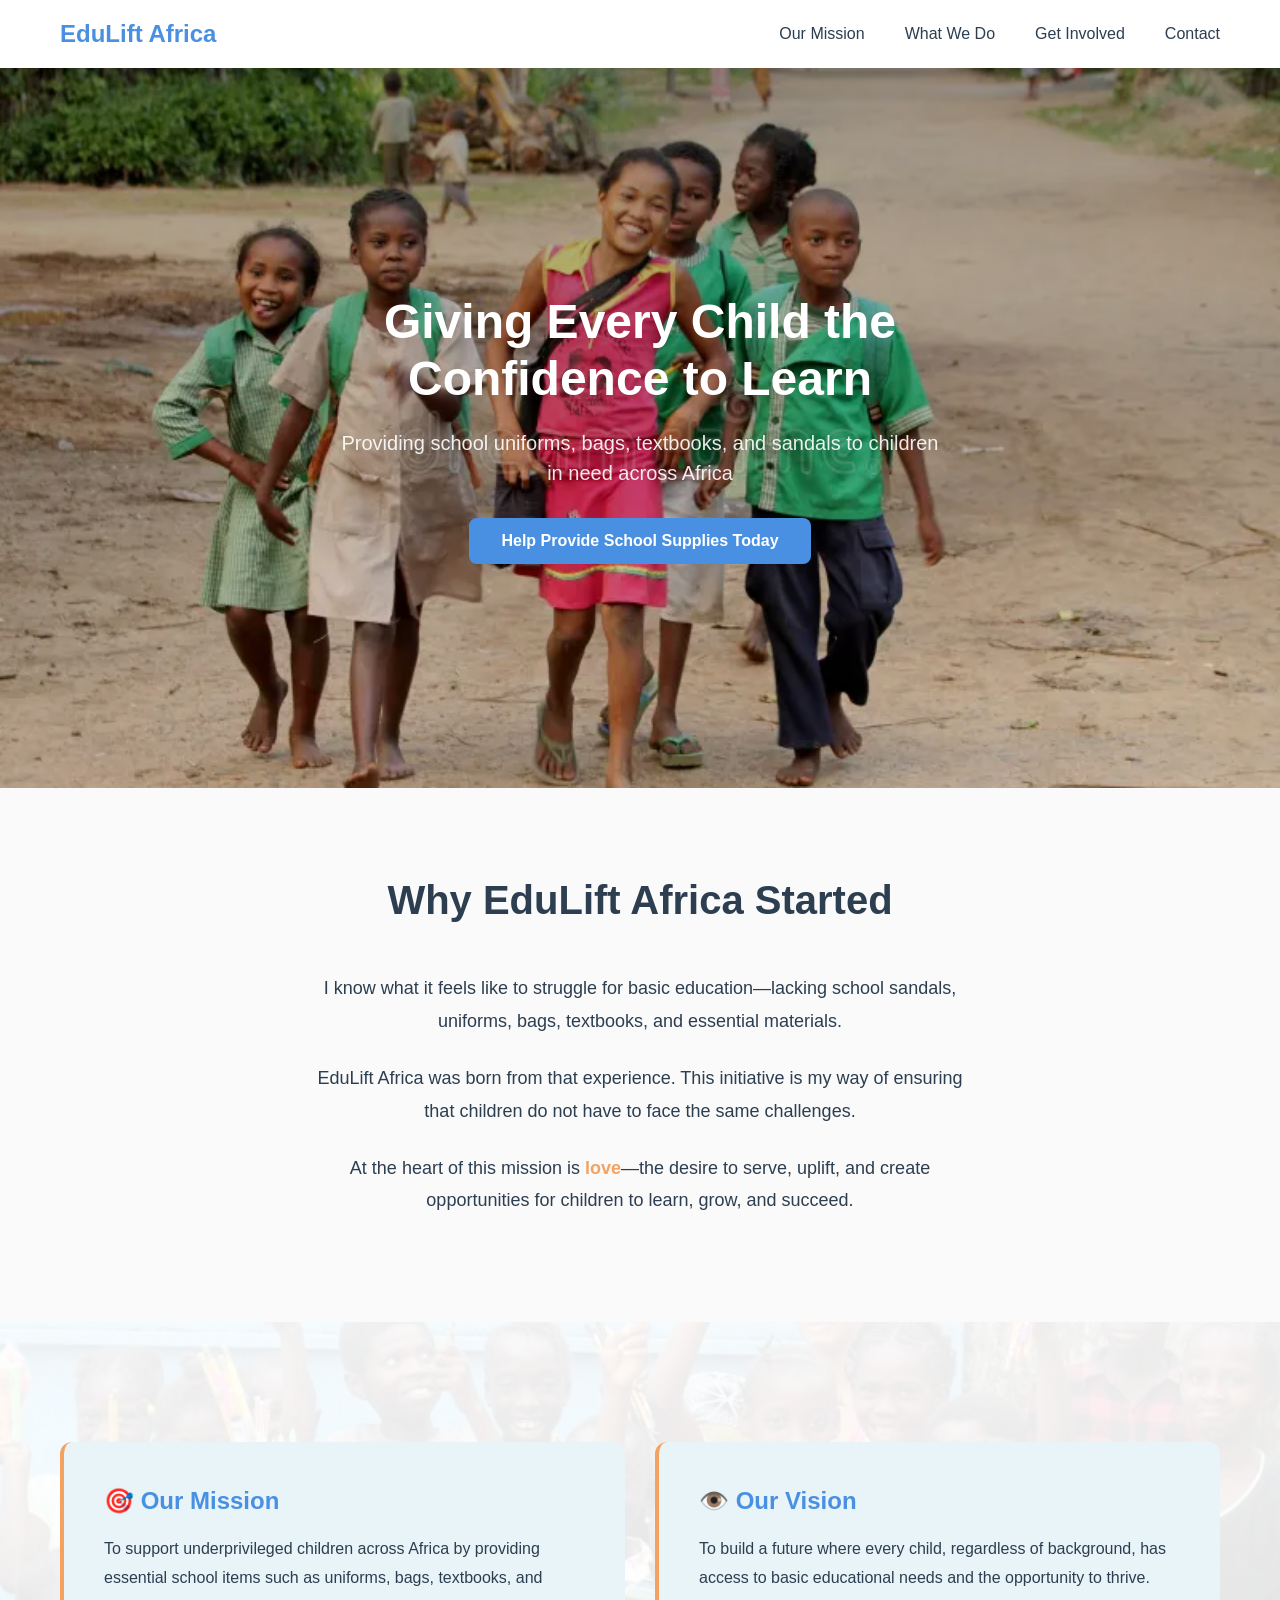
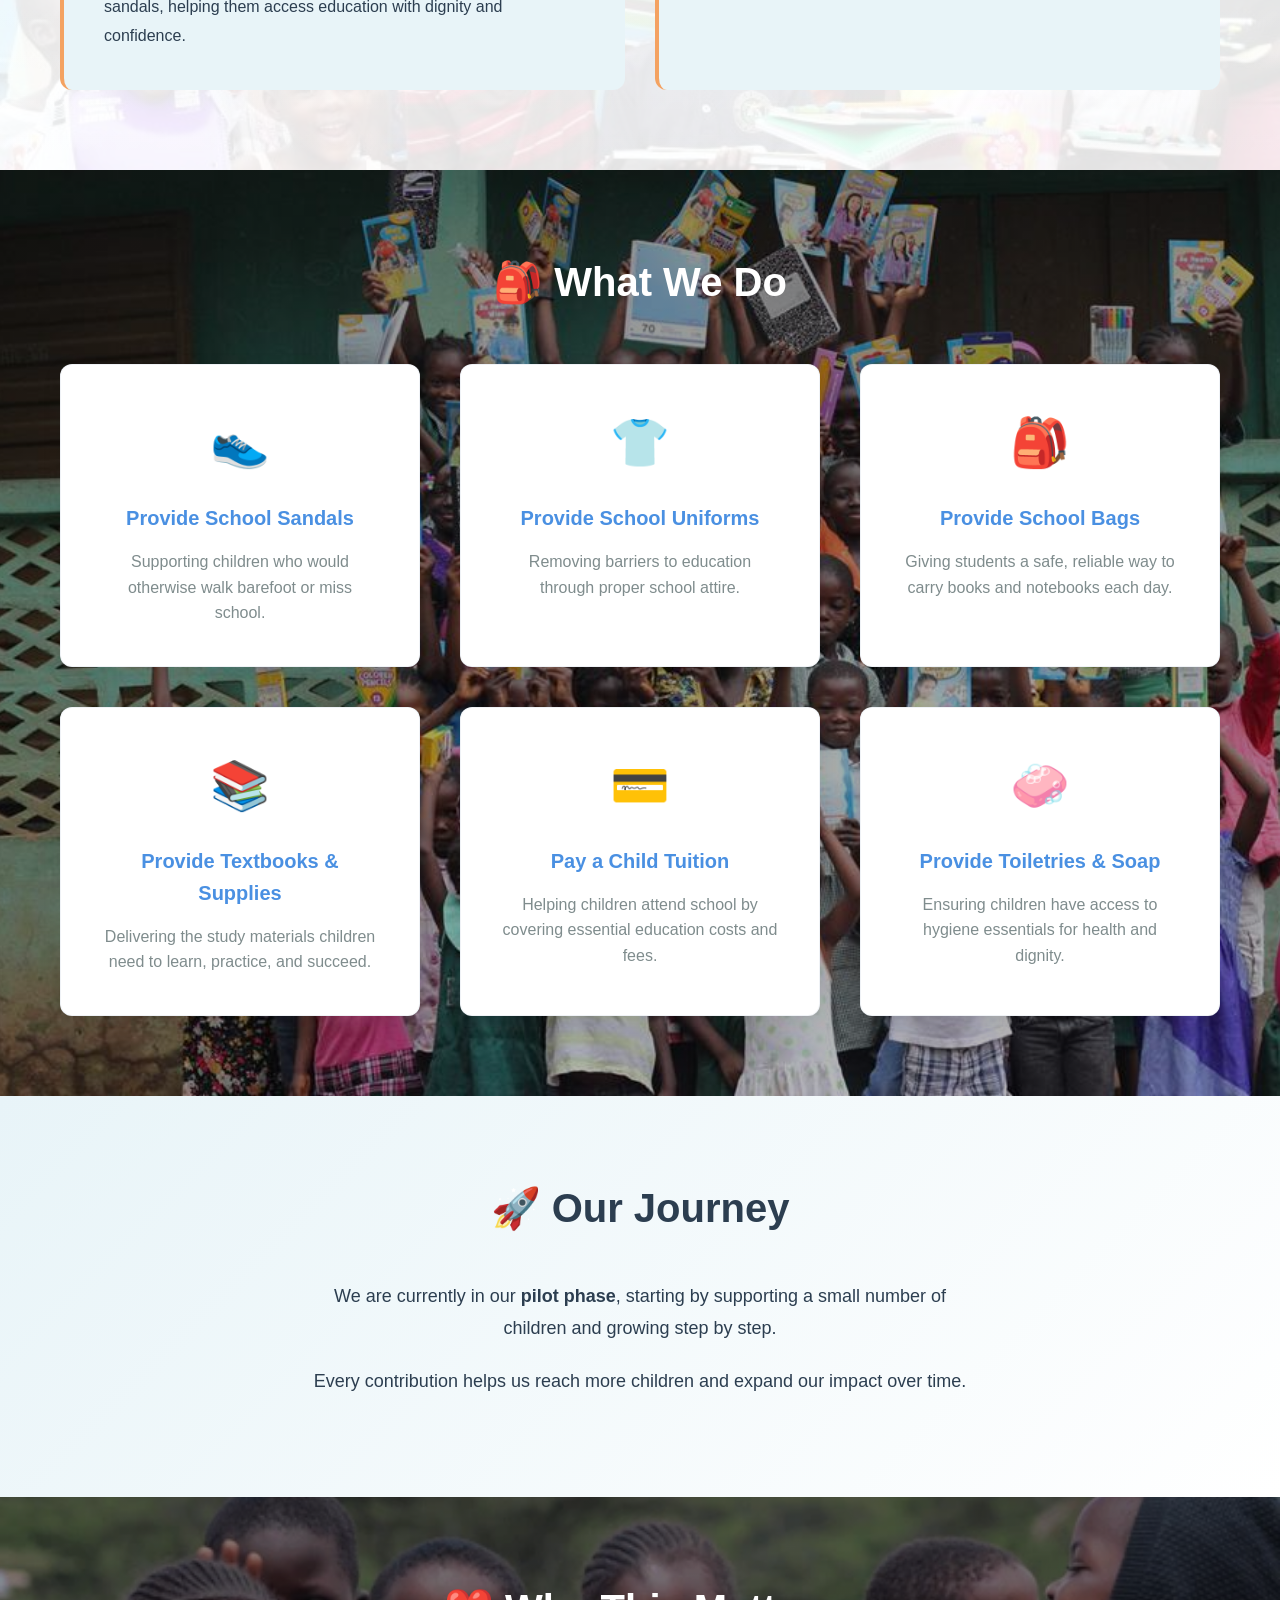
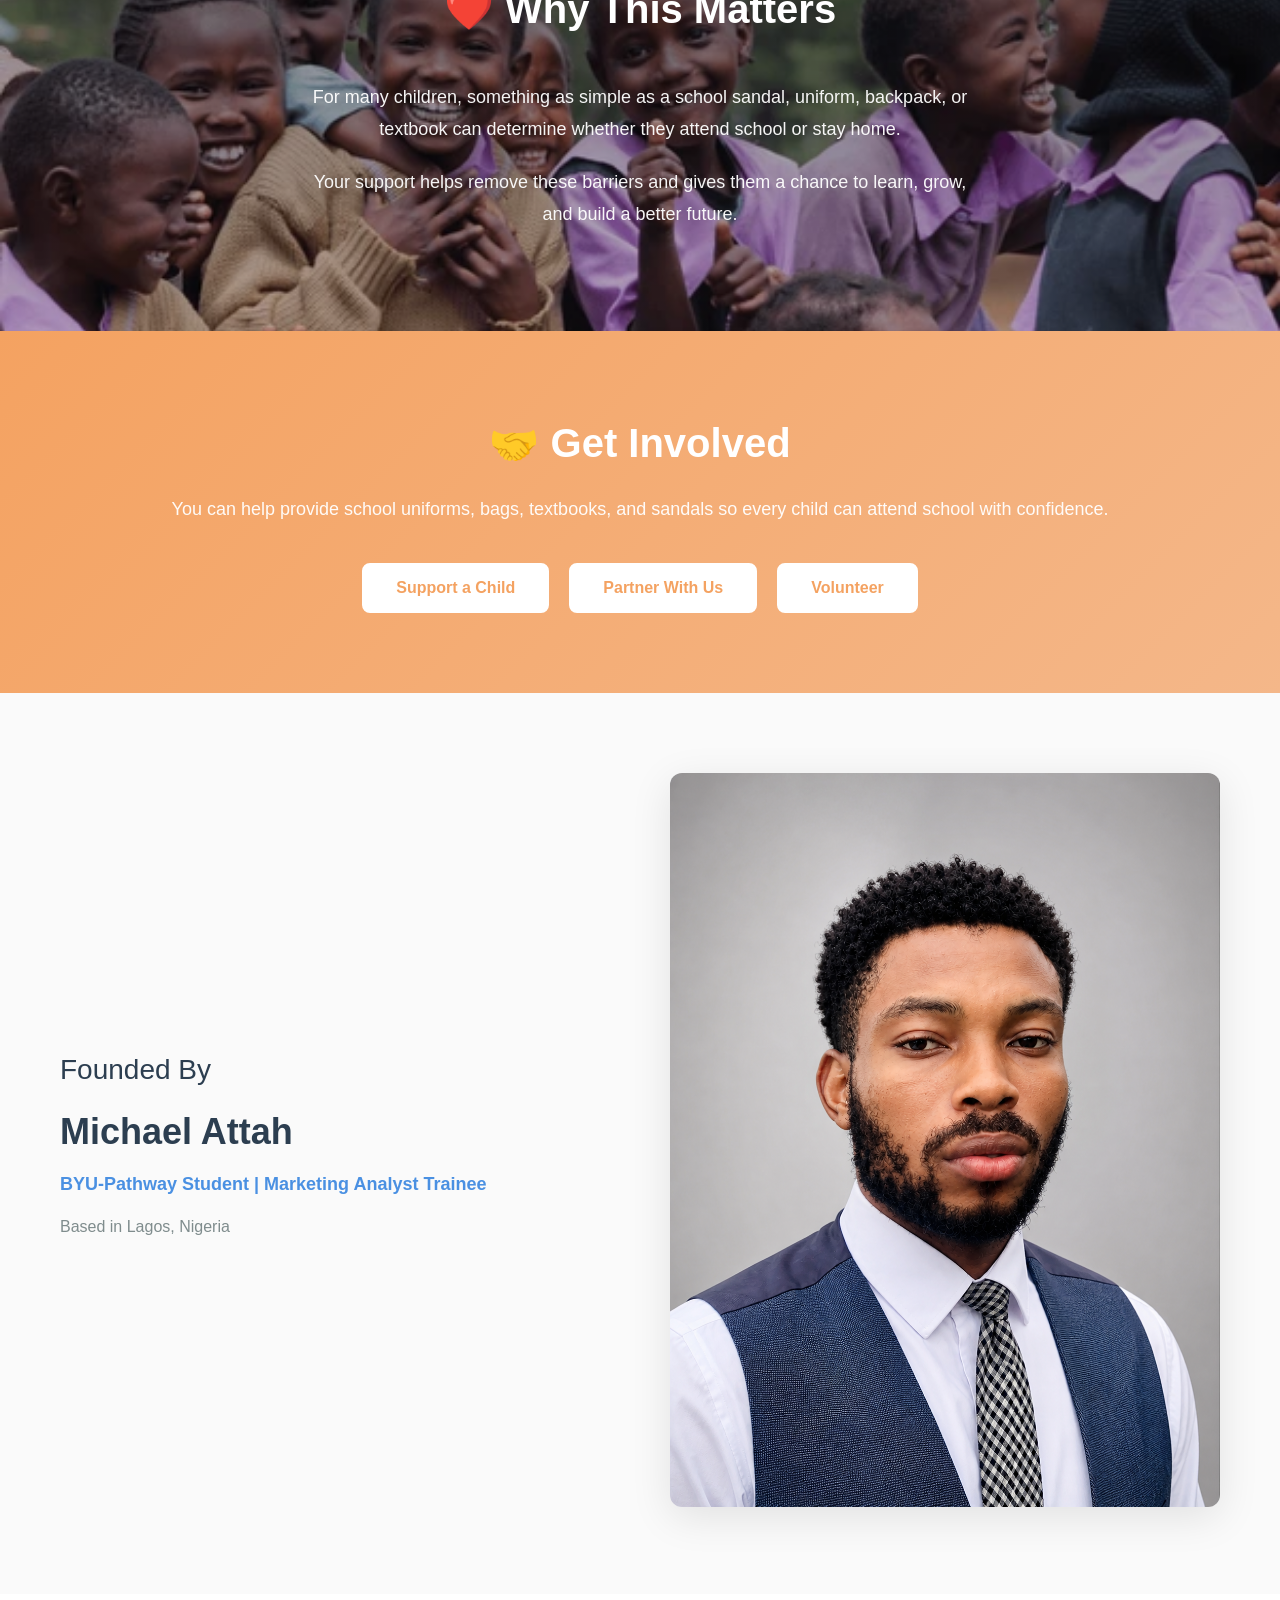
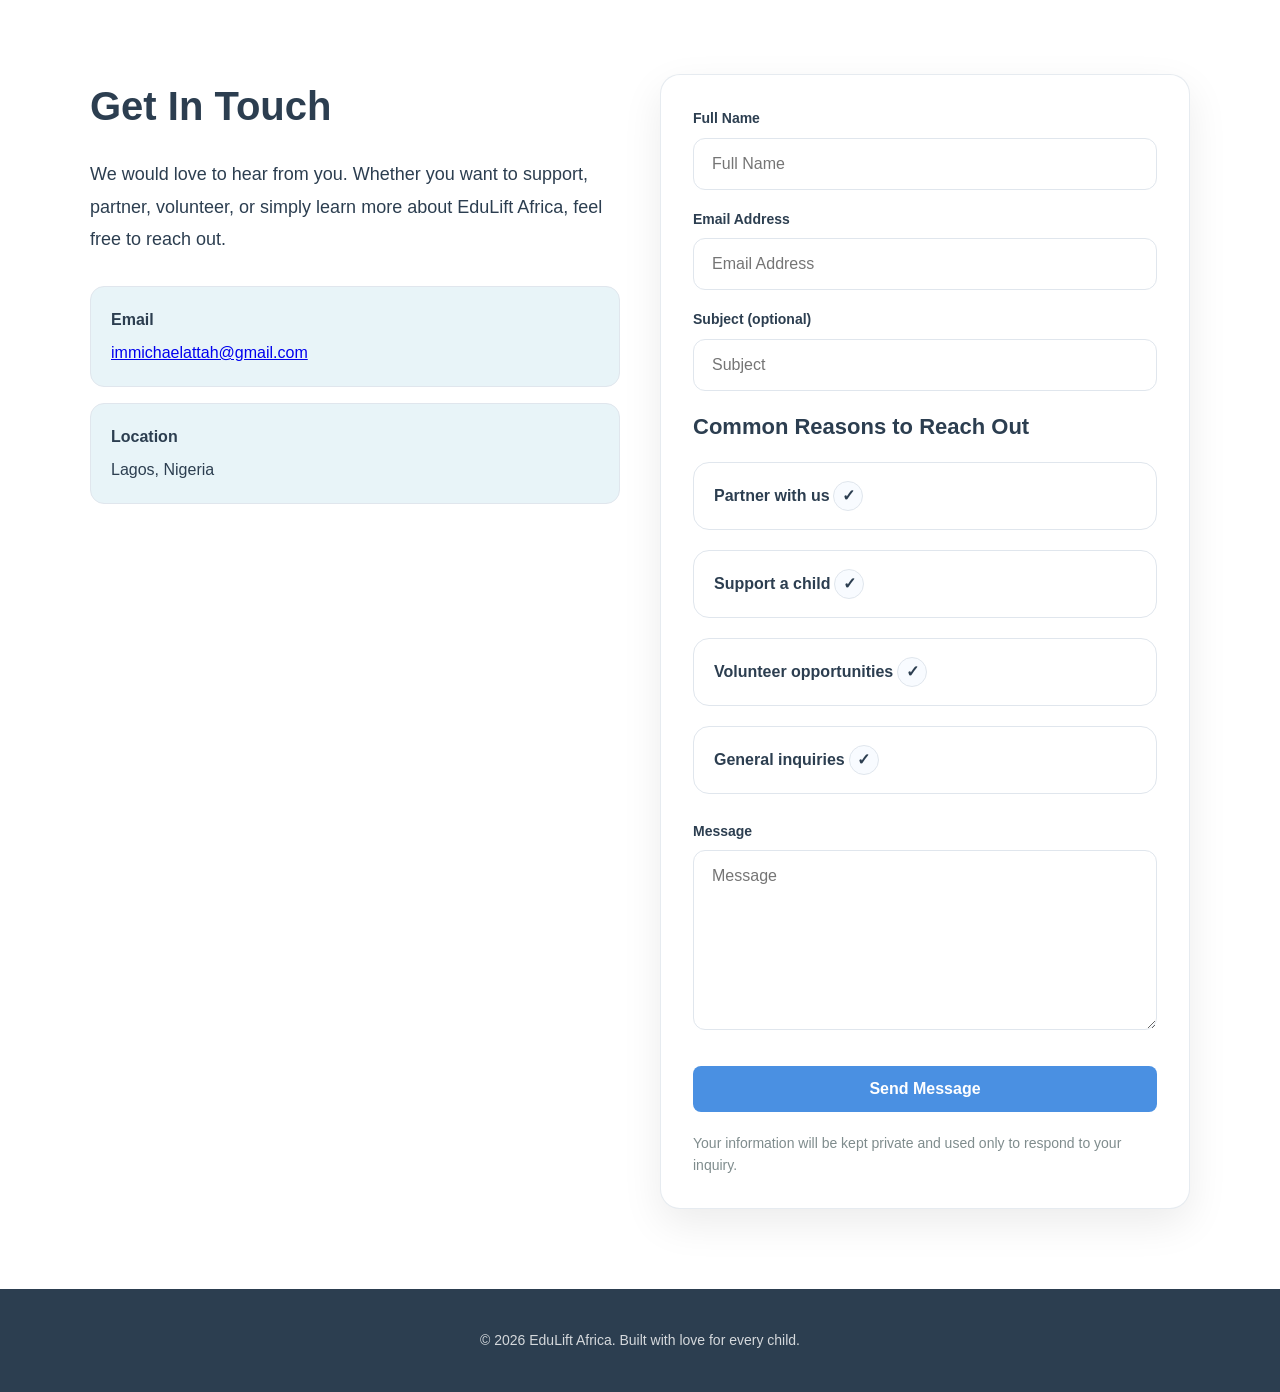
==== index.html @ 684ea994 "Initial commit" ====
<!DOCTYPE html>
<html lang="en">
<head>
    <meta charset="UTF-8">
    <meta name="viewport" content="width=device-width, initial-scale=1.0">
    <title>EduLift Africa - Supporting Child Education</title>
    <link rel="stylesheet" href="style.css">
</head>
<body>
    <!-- Navigation -->
    <nav class="navbar">
        <div class="container">
            <div class="nav-brand">
                <h1>EduLift Africa</h1>
            </div>
            <ul class="nav-menu">
                <li><a href="#mission">Our Mission</a></li>
                <li><a href="#what-we-do">What We Do</a></li>
                <li><a href="#get-involved">Get Involved</a></li>
                <li><a href="#contact">Contact</a></li>
            </ul>
        </div>
    </nav>

    <!-- Hero Section -->
    <section class="hero">
        <div class="hero-content">
            <h2 class="hero-headline">Giving Every Child the Confidence to Learn</h2>
            <p class="hero-subtext">Providing school uniforms, bags, textbooks, and sandals to children in need across Africa</p>
            <button class="btn btn-primary">Help Provide School Supplies Today</button>
        </div>
    </section>

    <!-- Why EduLift Started -->
    <section class="why-started">
        <div class="container">
            <h2>Why EduLift Africa Started</h2>
            <div class="story-content">
                <p>I know what it feels like to struggle for basic education—lacking school sandals, uniforms, bags, textbooks, and essential materials.</p>
                <p>EduLift Africa was born from that experience. This initiative is my way of ensuring that children do not have to face the same challenges.</p>
                <p>At the heart of this mission is <span class="highlight">love</span>—the desire to serve, uplift, and create opportunities for children to learn, grow, and succeed.</p>
            </div>
        </div>
    </section>

    <!-- Mission & Vision -->
    <section id="mission" class="mission-vision">
        <div class="container">
            <div class="grid-2">
                <div class="card">
                    <h3>🎯 Our Mission</h3>
                    <p>To support underprivileged children across Africa by providing essential school items such as uniforms, bags, textbooks, and sandals, helping them access education with dignity and confidence.</p>
                </div>
                <div class="card">
                    <h3>👁️ Our Vision</h3>
                    <p>To build a future where every child, regardless of background, has access to basic educational needs and the opportunity to thrive.</p>
                </div>
            </div>
        </div>
    </section>

    <!-- What We Do -->
    <section id="what-we-do" class="what-we-do">
        <div class="container">
            <h2>🎒 What We Do</h2>
            <div class="services-grid">
                <div class="service-card">
                    <div class="service-icon">👟</div>
                    <h4>Provide School Sandals</h4>
                    <p>Supporting children who would otherwise walk barefoot or miss school.</p>
                </div>
                <div class="service-card">
                    <div class="service-icon">👕</div>
                    <h4>Provide School Uniforms</h4>
                    <p>Removing barriers to education through proper school attire.</p>
                </div>
                <div class="service-card">
                    <div class="service-icon">🎒</div>
                    <h4>Provide School Bags</h4>
                    <p>Giving students a safe, reliable way to carry books and notebooks each day.</p>
                </div>
                <div class="service-card">
                    <div class="service-icon">📚</div>
                    <h4>Provide Textbooks & Supplies</h4>
                    <p>Delivering the study materials children need to learn, practice, and succeed.</p>
                </div>
                <div class="service-card">
                    <div class="service-icon">💳</div>
                    <h4>Pay a Child Tuition</h4>
                    <p>Helping children attend school by covering essential education costs and fees.</p>
                </div>
                <div class="service-card">
                    <div class="service-icon">🧼</div>
                    <h4>Provide Toiletries & Soap</h4>
                    <p>Ensuring children have access to hygiene essentials for health and dignity.</p>
                </div>
            </div>
        </div>
    </section>

    <!-- Our Journey -->
    <section class="journey">
        <div class="container">
            <h2>🚀 Our Journey</h2>
            <div class="journey-content">
                <p>We are currently in our <strong>pilot phase</strong>, starting by supporting a small number of children and growing step by step.</p>
                <p>Every contribution helps us reach more children and expand our impact over time.</p>
            </div>
        </div>
    </section>

    <!-- Why This Matters -->
    <section class="why-matters">
        <div class="container">
            <h2>❤️ Why This Matters</h2>
            <div class="impact-text">
                <p>For many children, something as simple as a school sandal, uniform, backpack, or textbook can determine whether they attend school or stay home.</p>
                <p>Your support helps remove these barriers and gives them a chance to learn, grow, and build a better future.</p>
            </div>
        </div>
    </section>

    <!-- Get Involved -->
    <section id="get-involved" class="get-involved">
        <div class="container">
            <h2>🤝 Get Involved</h2>
            <p class="intro-text">You can help provide school uniforms, bags, textbooks, and sandals so every child can attend school with confidence.</p>
            <div class="cta-buttons">
                <button class="btn btn-secondary" onclick="scrollToContactWithReason('Support a child')">Support a Child</button>
                <button class="btn btn-secondary" onclick="scrollToContactWithReason('Partner with us')">Partner With Us</button>
                <button class="btn btn-secondary" onclick="scrollToContactWithReason('Volunteer opportunities')">Volunteer</button>
            </div>
        </div>
    </section>

    <!-- Founder Section -->
    <section class="founder">
        <div class="container">
            <div class="founder-content">
                <div class="founder-info">
                    <h2>Founded By</h2>
                    <h3>Michael Attah</h3>
                    <p class="founder-title">BYU-Pathway Student | Marketing Analyst Trainee</p>
                    <p class="founder-location">Based in Lagos, Nigeria</p>
                </div>
                <div class="founder-image">
                    <img src="assets/images/MichaelAttah.png" alt="Michael Attah">
                </div>
            </div>
        </div>
    </section>

    <!-- Contact Section -->
    <section id="contact" class="contact">
        <div class="container">
            <div class="contact-content">
                <div class="contact-info">
                    <h2>Get In Touch</h2>
                    <p class="contact-description">We would love to hear from you. Whether you want to support, partner, volunteer, or simply learn more about EduLift Africa, feel free to reach out.</p>
                    <div class="contact-options">
                        <div class="contact-option">
                            <h4>Email</h4>
                            <p><a href="mailto:immichaelattah@gmail.com">immichaelattah@gmail.com</a></p>
                        </div>
                        <div class="contact-option">
                            <h4>Location</h4>
                            <p>Lagos, Nigeria</p>
                        </div>
                    </div>
                </div>
                <div class="contact-form-card">
                    <form class="contact-form" method="POST" action="https://formsubmit.co/immichaelattah@gmail.com">
                        <input type="hidden" name="_subject" value="New contact from EduLift Africa website">
                        <input type="hidden" name="_captcha" value="false">
                        <div class="form-group">
                            <label for="contact-name">Full Name</label>
                            <input id="contact-name" type="text" name="name" placeholder="Full Name" required>
                        </div>
                        <div class="form-group">
                            <label for="contact-email">Email Address</label>
                            <input id="contact-email" type="email" name="email" placeholder="Email Address" required>
                        </div>
                        <div class="form-group">
                            <label for="contact-subject">Subject (optional)</label>
                            <input id="contact-subject" type="text" name="subject" placeholder="Subject">
                        </div>
                        <div class="contact-reasons">
                            <h3>Common Reasons to Reach Out</h3>
                            <div class="reason-options">
                                <label class="reason-option">
                                    <input type="radio" name="reason" value="Partner with us" required>
                                    <span>Partner with us</span>
                                    <span class="reason-check">✓</span>
                                </label>
                                <label class="reason-option">
                                    <input type="radio" name="reason" value="Support a child">
                                    <span>Support a child</span>
                                    <span class="reason-check">✓</span>
                                </label>
                                <label class="reason-option">
                                    <input type="radio" name="reason" value="Volunteer opportunities">
                                    <span>Volunteer opportunities</span>
                                    <span class="reason-check">✓</span>
                                </label>
                                <label class="reason-option">
                                    <input type="radio" name="reason" value="General inquiries">
                                    <span>General inquiries</span>
                                    <span class="reason-check">✓</span>
                                </label>
                            </div>
                        </div>
                        <div class="form-group">
                            <label for="contact-message">Message</label>
                            <textarea id="contact-message" name="message" placeholder="Message" rows="6" required></textarea>
                        </div>
                        <button type="submit" class="btn btn-primary">Send Message</button>
                    </form>
                    <div class="contact-success" role="status" aria-live="polite"></div>
                    <p class="contact-note">Your information will be kept private and used only to respond to your inquiry.</p>
                </div>
            </div>
        </div>
    </section>

    <!-- Footer -->
    <footer class="footer">
        <div class="container">
            <p>&copy; 2026 EduLift Africa. Built with love for every child.</p>
        </div>
    </footer>

    <script src="script.js"></script>
</body>
</html>
---- style.css ----
/* ==================== VARIABLES & RESET ==================== */
:root {
    --primary-color: #4a90e2;
    --light-blue: #e8f4f8;
    --warm-accent: #f4a261;
    --soft-white: #fafafa;
    --text-dark: #2c3e50;
    --text-light: #7f8c8d;
    --border-light: #e0e6ed;
    --success-color: #27ae60;
}

* {
    margin: 0;
    padding: 0;
    box-sizing: border-box;
}

html {
    scroll-behavior: smooth;
}

body {
    font-family: -apple-system, BlinkMacSystemFont, 'Segoe UI', 'Roboto', 'Oxygen', 'Ubuntu', 'Cantarell', sans-serif;
    line-height: 1.6;
    color: var(--text-dark);
    background-color: #ffffff;
}

/* ==================== CONTAINER & UTILITIES ==================== */
.container {
    max-width: 1200px;
    margin: 0 auto;
    padding: 0 20px;
}

.grid-2 {
    display: grid;
    grid-template-columns: repeat(auto-fit, minmax(300px, 1fr));
    gap: 30px;
    margin-top: 40px;
}

.highlight {
    color: var(--warm-accent);
    font-weight: 600;
}

/* ==================== NAVIGATION ==================== */
.navbar {
    background-color: #ffffff;
    box-shadow: 0 2px 10px rgba(0, 0, 0, 0.05);
    position: sticky;
    top: 0;
    z-index: 1000;
}

.navbar .container {
    display: flex;
    justify-content: space-between;
    align-items: center;
    padding: 15px 20px;
}

.nav-brand h1 {
    font-size: 24px;
    font-weight: 700;
    color: var(--primary-color);
}

.nav-menu {
    display: flex;
    list-style: none;
    gap: 40px;
}

.nav-menu a {
    text-decoration: none;
    color: var(--text-dark);
    font-weight: 500;
    transition: color 0.3s ease;
}

.nav-menu a:hover {
    color: var(--primary-color);
}

@media (max-width: 768px) {
    .navbar .container {
        flex-direction: column;
        align-items: flex-start;
    }

    .nav-menu {
        flex-direction: column;
        gap: 16px;
        font-size: 14px;
        width: 100%;
        margin-top: 18px;
    }
    
    .nav-brand h1 {
        font-size: 20px;
    }
}

/* ==================== BUTTONS ==================== */
.btn {
    padding: 14px 32px;
    border: none;
    border-radius: 8px;
    font-size: 16px;
    font-weight: 600;
    cursor: pointer;
    transition: all 0.3s ease;
    text-decoration: none;
    display: inline-block;
}

.btn-primary {
    background-color: var(--primary-color);
    color: #ffffff;
}

.btn-primary:hover {
    background-color: #357abd;
    transform: translateY(-2px);
    box-shadow: 0 8px 20px rgba(74, 144, 226, 0.3);
}

.btn-secondary {
    background-color: var(--light-blue);
    color: var(--primary-color);
    border: 2px solid var(--primary-color);
}

.btn-secondary:hover {
    background-color: var(--primary-color);
    color: #ffffff;
    transform: translateY(-2px);
}

/* ==================== HERO SECTION ==================== */
.hero {
    display: flex;
    align-items: center;
    justify-content: center;
    min-height: 80vh;
    padding: 100px 0;
    background: linear-gradient(180deg, rgba(0, 0, 0, 0.38), rgba(0, 0, 0, 0.12)), url("assets/images/hero-image.webp") center/cover no-repeat;
}

.hero-content {
    padding: 0 20px;
    max-width: 650px;
    text-align: center;
    color: #ffffff;
}

.hero-headline {
    font-size: 48px;
    font-weight: 700;
    line-height: 1.2;
    margin-bottom: 20px;
}

.hero-subtext {
    font-size: 20px;
    color: rgba(255, 255, 255, 0.9);
    margin-bottom: 30px;
    line-height: 1.5;
}

@media (max-width: 768px) {
    .hero {
        min-height: 60vh;
        padding: 70px 0;
    }
    
    .hero-headline {
        font-size: 32px;
    }
    
    .hero-subtext {
        font-size: 18px;
    }
}

/* ==================== WHY STARTED SECTION ==================== */
.why-started {
    padding: 80px 0;
    background-color: var(--soft-white);
}

.why-started h2 {
    font-size: 40px;
    margin-bottom: 40px;
    text-align: center;
    color: var(--text-dark);
}

.story-content {
    max-width: 700px;
    margin: 0 auto;
    padding: 0 20px;
}

.story-content p {
    font-size: 18px;
    line-height: 1.8;
    margin-bottom: 25px;
    color: var(--text-dark);
    text-align: center;
}

@media (max-width: 768px) {
    .why-started {
        padding: 50px 0;
    }
    
    .why-started h2 {
        font-size: 28px;
    }
    
    .story-content p {
        font-size: 16px;
    }
}

/* ==================== MISSION & VISION ==================== */
.mission-vision {
    padding: 80px 0;
    background: linear-gradient(180deg, rgba(255, 255, 255, 0.92), rgba(255, 255, 255, 0.88)), url("assets/images/kidsafrica.jpg") center/cover no-repeat;
}

.mission-vision h2 {
    font-size: 40px;
    margin-bottom: 40px;
    color: var(--text-dark);
}

.card {
    background-color: var(--light-blue);
    padding: 40px;
    border-radius: 12px;
    border-left: 4px solid var(--warm-accent);
    transition: transform 0.3s ease, box-shadow 0.3s ease;
}

.card:hover {
    transform: translateY(-5px);
    box-shadow: 0 10px 30px rgba(232, 244, 248, 0.5);
}

.card h3 {
    font-size: 24px;
    margin-bottom: 15px;
    color: var(--primary-color);
}

.card p {
    font-size: 16px;
    color: var(--text-dark);
    line-height: 1.8;
}

@media (max-width: 768px) {
    .mission-vision {
        padding: 50px 0;
    }
    
    .card {
        padding: 30px;
    }
}

/* ==================== WHAT WE DO ==================== */
.what-we-do {
    padding: 80px 0;
    background: linear-gradient(180deg, rgba(0, 0, 0, 0.42), rgba(0, 0, 0, 0.28)), url("assets/images/Children_in_Africa.jpg") center/cover no-repeat;
}

.what-we-do h2 {
    font-size: 40px;
    margin-bottom: 50px;
    text-align: center;
    color: #ffffff;
}

.services-grid {
    display: grid;
    grid-template-columns: repeat(auto-fit, minmax(300px, 1fr));
    gap: 40px;
}

.service-card {
    background-color: #ffffff;
    padding: 40px;
    border-radius: 12px;
    text-align: center;
    box-shadow: 0 5px 20px rgba(0, 0, 0, 0.08);
    transition: all 0.3s ease;
    border: 1px solid rgba(224, 230, 237, 0.5);
}

.service-card:hover {
    transform: translateY(-12px);
    box-shadow: 0 20px 50px rgba(74, 144, 226, 0.18);
    border-color: var(--primary-color);
    background: linear-gradient(135deg, #ffffff 0%, rgba(232, 244, 248, 0.4) 100%);
}

.service-icon {
    font-size: 48px;
    margin-bottom: 20px;
}

.service-card h4 {
    font-size: 20px;
    margin-bottom: 15px;
    color: var(--primary-color);
}

.service-card p {
    color: var(--text-light);
    font-size: 16px;
    line-height: 1.6;
}

@media (max-width: 768px) {
    .what-we-do {
        padding: 50px 0;
    }
    
    .what-we-do h2 {
        font-size: 28px;
    }
    
    .services-grid {
        gap: 25px;
    }
}

/* ==================== JOURNEY SECTION ==================== */
.journey {
    padding: 80px 0;
    background: linear-gradient(135deg, var(--light-blue) 0%, #ffffff 100%);
}

.journey h2 {
    font-size: 40px;
    margin-bottom: 40px;
    text-align: center;
    color: var(--text-dark);
}

.journey-content {
    max-width: 700px;
    margin: 0 auto;
    padding: 0 20px;
    text-align: center;
}

.journey-content p {
    font-size: 18px;
    line-height: 1.8;
    color: var(--text-dark);
    margin-bottom: 20px;
}

@media (max-width: 768px) {
    .journey {
        padding: 50px 0;
    }
    
    .journey h2 {
        font-size: 28px;
    }
    
    .journey-content p {
        font-size: 16px;
    }
}

/* ==================== WHY MATTERS ==================== */
.why-matters {
    padding: 80px 0;
    background: linear-gradient(180deg, rgba(0, 0, 0, 0.48), rgba(0, 0, 0, 0.24)), url("assets/images/whythismatter.webp") center/cover no-repeat;
    color: #ffffff;
}

.why-matters h2 {
    font-size: 40px;
    margin-bottom: 40px;
    text-align: center;
    color: #ffffff;
}

.impact-text {
    max-width: 700px;
    margin: 0 auto;
    padding: 0 20px;
    text-align: center;
}

.impact-text p {
    font-size: 18px;
    line-height: 1.8;
    color: rgba(255, 255, 255, 0.95);
    margin-bottom: 20px;
}

@media (max-width: 768px) {
    .why-matters {
        padding: 50px 0;
    }
    
    .why-matters h2 {
        font-size: 28px;
    }
    
    .impact-text p {
        font-size: 16px;
    }
}

/* ==================== GET INVOLVED ==================== */
.get-involved {
    padding: 80px 0;
    background: linear-gradient(135deg, var(--warm-accent) 0%, #f4b789 100%);
    text-align: center;
}

.get-involved h2 {
    font-size: 40px;
    margin-bottom: 20px;
    color: #ffffff;
}

.intro-text {
    font-size: 18px;
    color: rgba(255, 255, 255, 0.95);
    margin-bottom: 40px;
}

.cta-buttons {
    display: flex;
    justify-content: center;
    gap: 20px;
    flex-wrap: wrap;
}

.cta-buttons .btn-secondary {
    background-color: #ffffff;
    color: var(--warm-accent);
    border-color: #ffffff;
}

.cta-buttons .btn-secondary:hover {
    background-color: var(--soft-white);
}

@media (max-width: 768px) {
    .get-involved {
        padding: 50px 0;
    }
    
    .get-involved h2 {
        font-size: 28px;
    }
    
    .cta-buttons {
        flex-direction: column;
        gap: 15px;
    }
    
    .cta-buttons .btn {
        width: 100%;
    }
}

/* ==================== FOUNDER SECTION ==================== */
.founder {
    padding: 80px 0;
    background-color: var(--soft-white);
    color: var(--text-dark);
}

.founder-content {
    display: grid;
    grid-template-columns: 1fr 1fr;
    gap: 60px;
    align-items: center;
}

.founder-info h2 {
    font-size: 28px;
    color: var(--text-dark);
    margin-bottom: 10px;
    font-weight: 500;
}

.founder-info h3 {
    font-size: 36px;
    color: var(--text-dark);
    margin-bottom: 10px;
    font-weight: 700;
}

.founder-title {
    font-size: 18px;
    color: var(--primary-color);
    font-weight: 600;
    margin-bottom: 15px;
}

.founder-location {
    font-size: 16px;
    color: var(--text-light);
}

.founder-image img {
    width: 100%;
    border-radius: 12px;
    box-shadow: 0 10px 40px rgba(0, 0, 0, 0.1);
}

@media (max-width: 768px) {
    .founder {
        padding: 50px 0;
    }
    
    .founder-content {
        grid-template-columns: 1fr;
        gap: 40px;
    }
    
    .founder-info h3 {
        font-size: 28px;
    }
}

/* ==================== CONTACT SECTION ==================== */
.contact {
    padding: 80px 0;
    background-color: #ffffff;
}

.contact h2 {
    font-size: 40px;
    margin-bottom: 20px;
    color: var(--text-dark);
}

.contact-description {
    font-size: 18px;
    color: var(--text-dark);
    max-width: 620px;
    line-height: 1.8;
    margin-bottom: 30px;
}

.contact-content {
    display: grid;
    grid-template-columns: 1fr 1fr;
    gap: 40px;
    max-width: 1100px;
    margin: 0 auto;
    align-items: start;
}

.contact-options {
    display: grid;
    gap: 16px;
    margin-bottom: 30px;
}

.contact-option {
    background-color: var(--light-blue);
    padding: 20px;
    border-radius: 14px;
    border: 1px solid var(--border-light);
}

.contact-option h4 {
    font-size: 16px;
    margin-bottom: 8px;
    color: var(--text-dark);
}

.contact-option p {
    font-size: 16px;
    color: var(--text-dark);
    margin: 0;
}

.contact-reasons h3 {
    font-size: 22px;
    margin-bottom: 18px;
    color: var(--text-dark);
}

.reason-options {
    display: grid;
    gap: 12px;
}

.reason-option {
    display: flex;
    align-items: center;
    justify-content: space-between;
    gap: 16px;
    padding: 18px 20px;
    border-radius: 16px;
    border: 1px solid var(--border-light);
    background-color: #ffffff;
    cursor: pointer;
    transition: transform 0.2s ease, border-color 0.2s ease, box-shadow 0.2s ease;
}

.reason-option:hover {
    transform: translateY(-1px);
    border-color: var(--primary-color);
    box-shadow: 0 12px 30px rgba(74, 144, 226, 0.08);
}

.reason-option input {
    position: absolute;
    opacity: 0;
    pointer-events: none;
}

.reason-option span {
    color: var(--text-dark);
    font-size: 16px;
    font-weight: 600;
}

.reason-check {
    display: inline-flex;
    align-items: center;
    justify-content: center;
    width: 30px;
    height: 30px;
    border-radius: 50%;
    border: 1px solid var(--border-light);
    color: transparent;
    background-color: #f8fbff;
    transition: all 0.2s ease;
}

.reason-option input:checked + span + .reason-check {
    border-color: var(--primary-color);
    background-color: var(--primary-color);
    color: #ffffff;
}

.reason-option input:checked + span {
    color: var(--primary-color);
}

.contact-backup,
.contact-note {
    font-size: 14px;
    color: var(--text-light);
    margin-top: 20px;
    line-height: 1.6;
}

.contact-backup a {
    color: var(--primary-color);
    text-decoration: none;
}

.contact-backup a:hover {
    text-decoration: underline;
}

.contact-form-card {
    background-color: #ffffff;
    padding: 32px;
    border-radius: 20px;
    box-shadow: 0 15px 40px rgba(0, 0, 0, 0.08);
    border: 1px solid rgba(224, 230, 237, 0.8);
}

.contact-form {
    display: grid;
    gap: 18px;
}

.contact-form label {
    display: block;
    font-size: 14px;
    font-weight: 600;
    color: var(--text-dark);
    margin-bottom: 8px;
}

.contact-form input,
.contact-form textarea {
    width: 100%;
    padding: 16px 18px;
    border: 1px solid var(--border-light);
    border-radius: 12px;
    font-family: inherit;
    font-size: 16px;
    transition: border-color 0.3s ease, box-shadow 0.3s ease;
}

.contact-form input:focus,
.contact-form textarea:focus {
    outline: none;
    border-color: var(--primary-color);
    box-shadow: 0 0 0 4px rgba(74, 144, 226, 0.12);
}

.contact-form textarea {
    min-height: 180px;
    resize: vertical;
}

.contact-form .btn-primary {
    margin-top: 10px;
}

.contact-success {
    display: none;
    margin-top: 18px;
    padding: 16px 18px;
    border-radius: 12px;
    border: 1px solid rgba(39, 174, 96, 0.18);
    background-color: rgba(39, 174, 96, 0.1);
    color: var(--success-color);
    font-size: 15px;
}

.contact-success.visible {
    display: block;
}

@media (max-width: 768px) {
    .contact {
        padding: 50px 0;
    }
    
    .contact h2 {
        font-size: 32px;
        margin-bottom: 18px;
    }
    
    .contact-content {
        grid-template-columns: 1fr;
        gap: 30px;
    }

    .contact-form-card {
        padding: 26px;
    }
}

@media (max-width: 600px) {
    .hero {
        padding: 45px 0;
    }

    .hero-headline {
        font-size: 26px;
    }

    .hero-subtext {
        font-size: 16px;
    }

    .hero-content,
    .story-content,
    .journey-content,
    .impact-text,
    .contact-content,
    .contact-form {
        padding: 0 15px;
    }

    .card,
    .service-card {
        padding: 30px;
    }

    .cta-buttons {
        width: 100%;
    }

    .cta-buttons .btn {
        width: 100%;
    }

    .founder-content {
        gap: 30px;
    }
}

@media (max-width: 480px) {
    .container {
        padding: 0 12px;
    }

    .nav-menu {
        gap: 12px;
    }

    .btn {
        width: 100%;
        text-align: center;
    }

    .service-icon {
        font-size: 42px;
    }
}

/* ==================== FOOTER ==================== */
.footer {
    background-color: var(--text-dark);
    color: #ffffff;
    padding: 40px 0;
    text-align: center;
}

.footer p {
    font-size: 14px;
    opacity: 0.8;
}

/* ==================== ANIMATIONS ==================== */
@keyframes fadeIn {
    from {
        opacity: 0;
        transform: translateY(20px);
    }
    to {
        opacity: 1;
        transform: translateY(0);
    }
}

section {
    animation: fadeIn 0.6s ease;
}

/* ==================== ACCESSIBILITY ==================== */
@media (prefers-reduced-motion: reduce) {
    * {
        animation-duration: 0.01ms !important;
        animation-iteration-count: 1 !important;
        transition-duration: 0.01ms !important;
    }
}
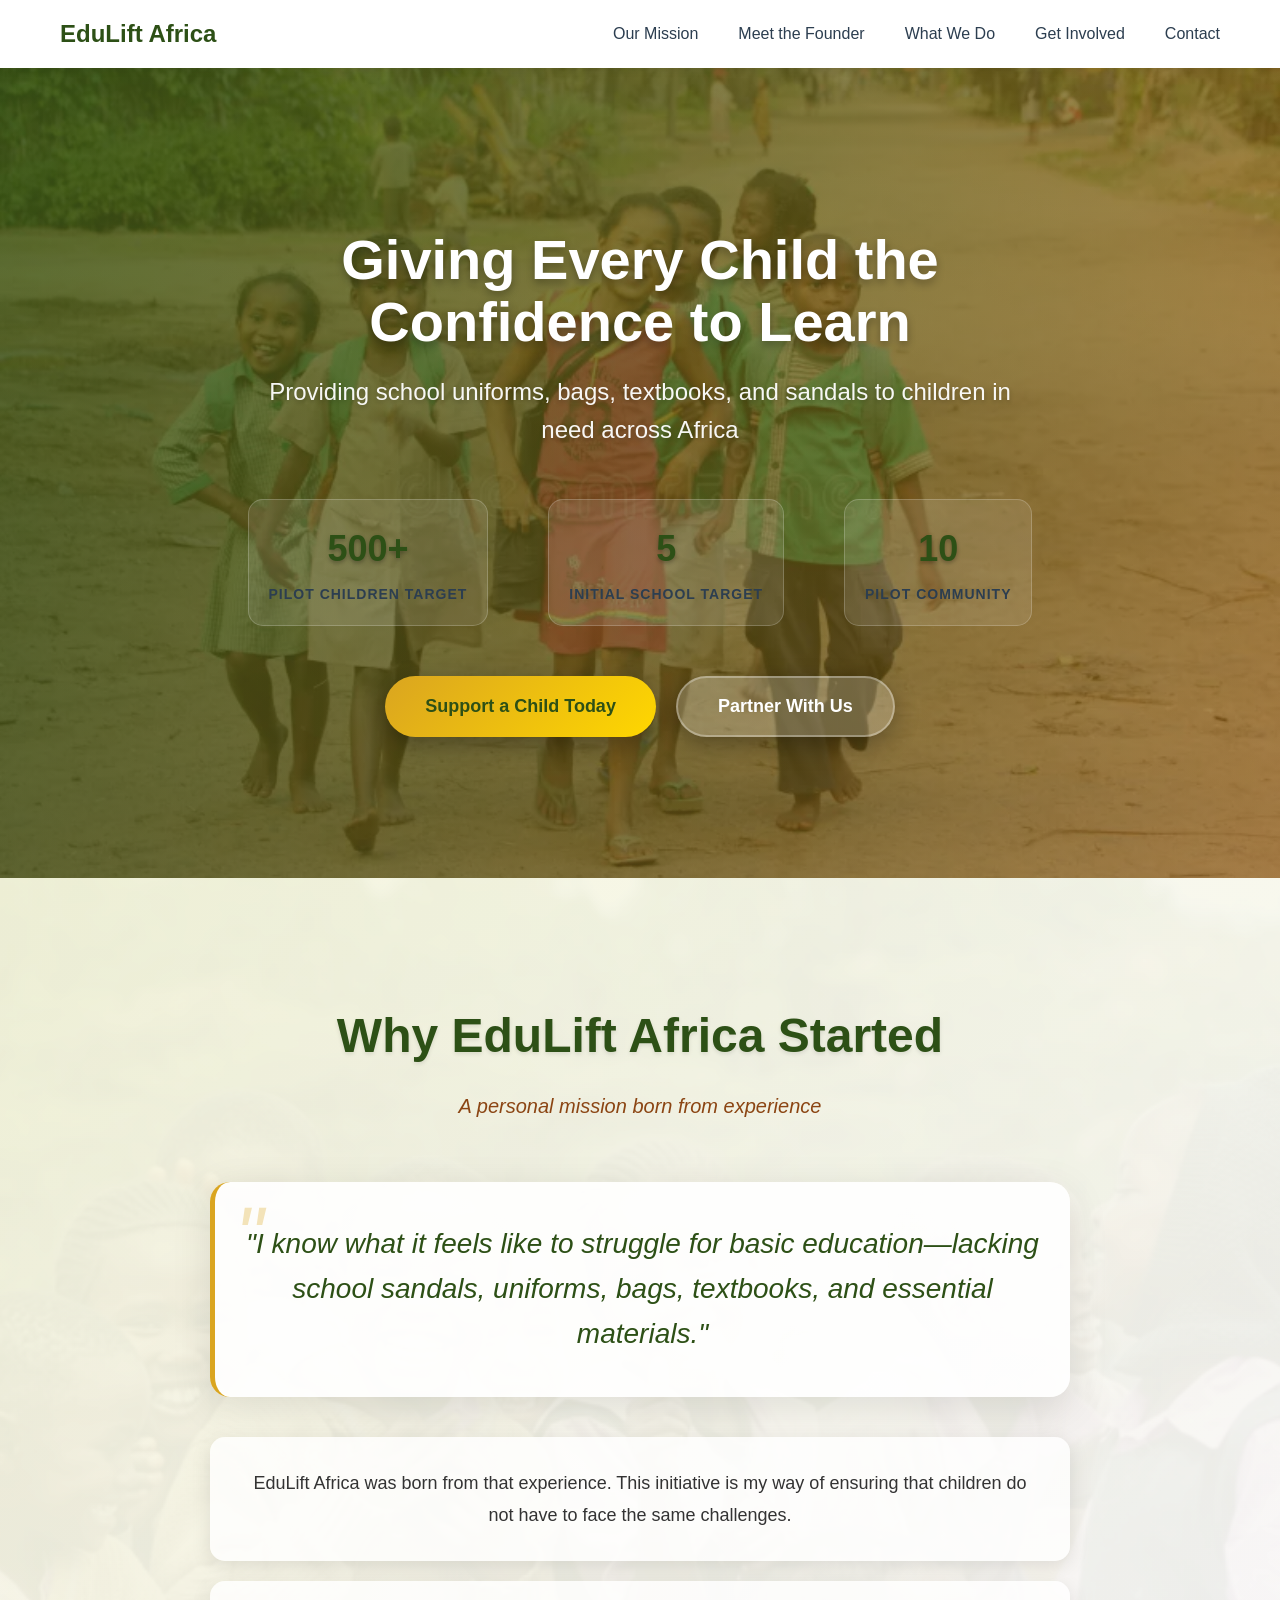
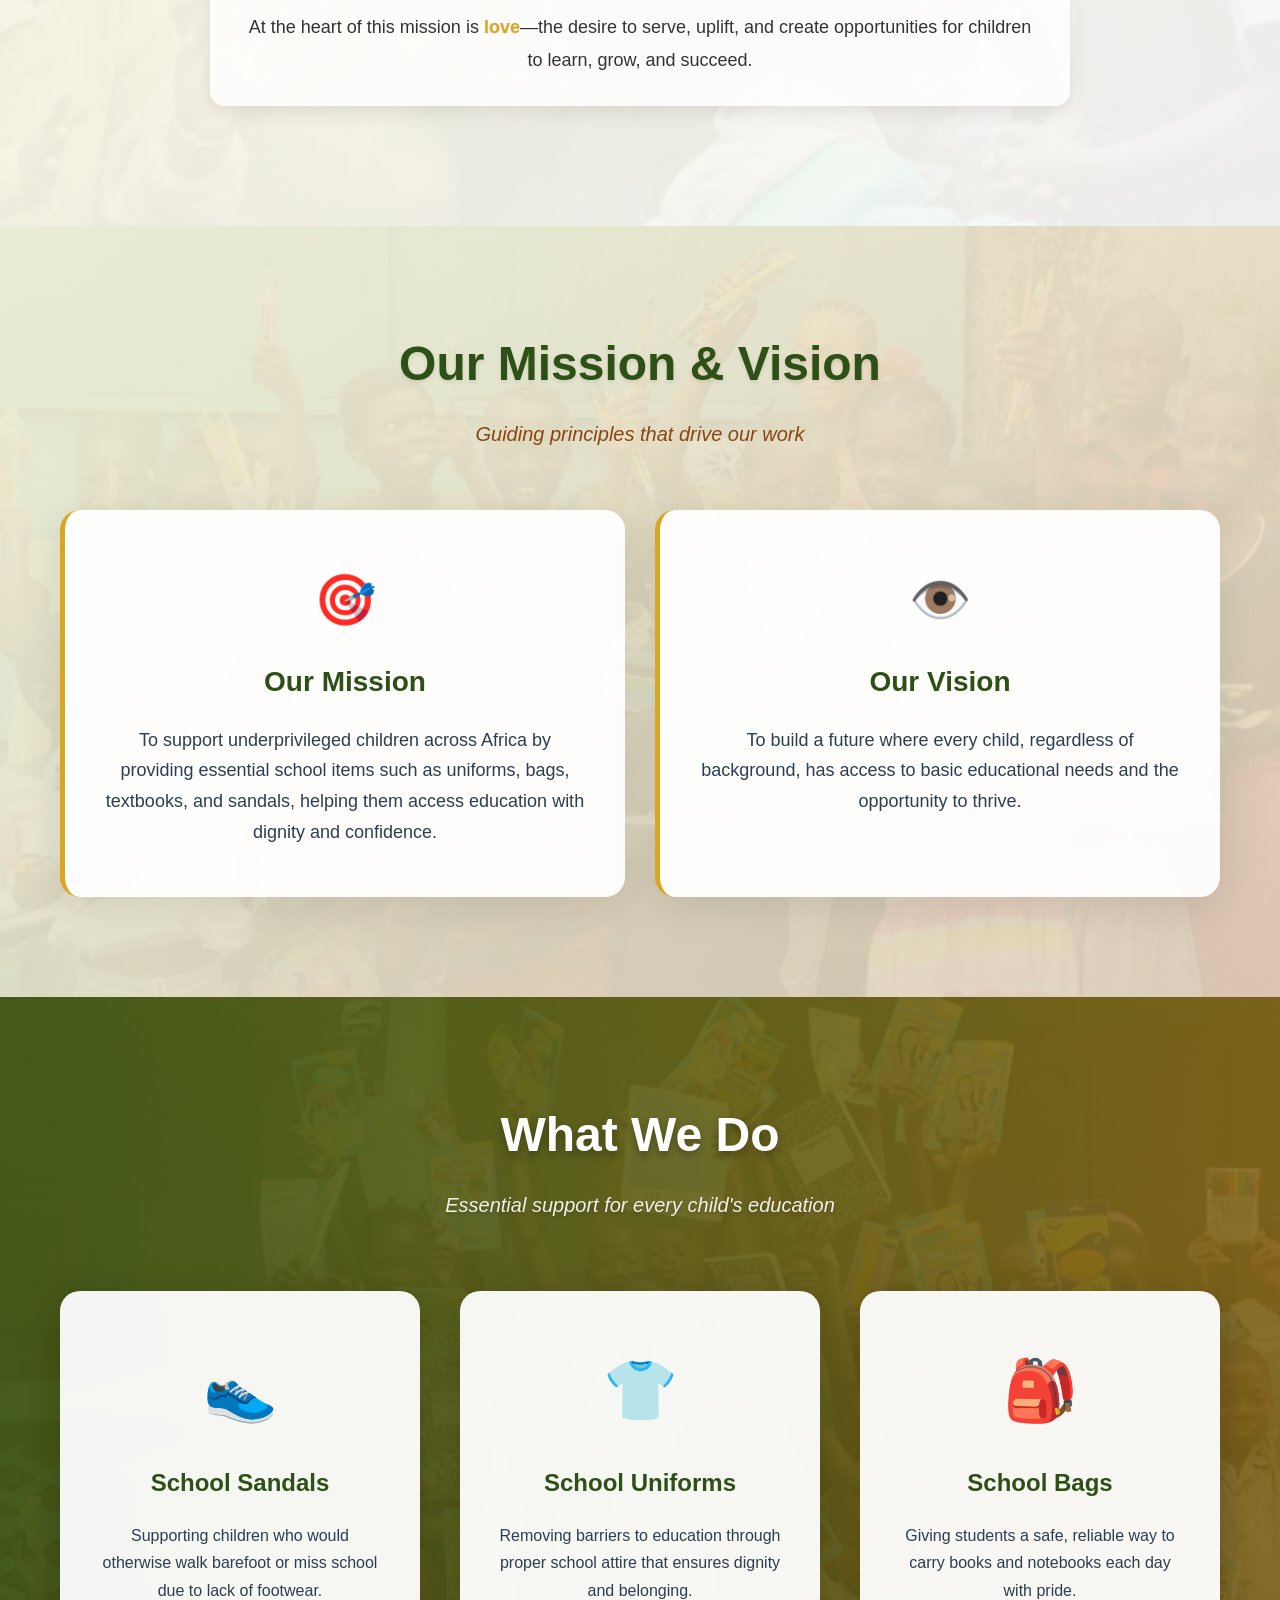
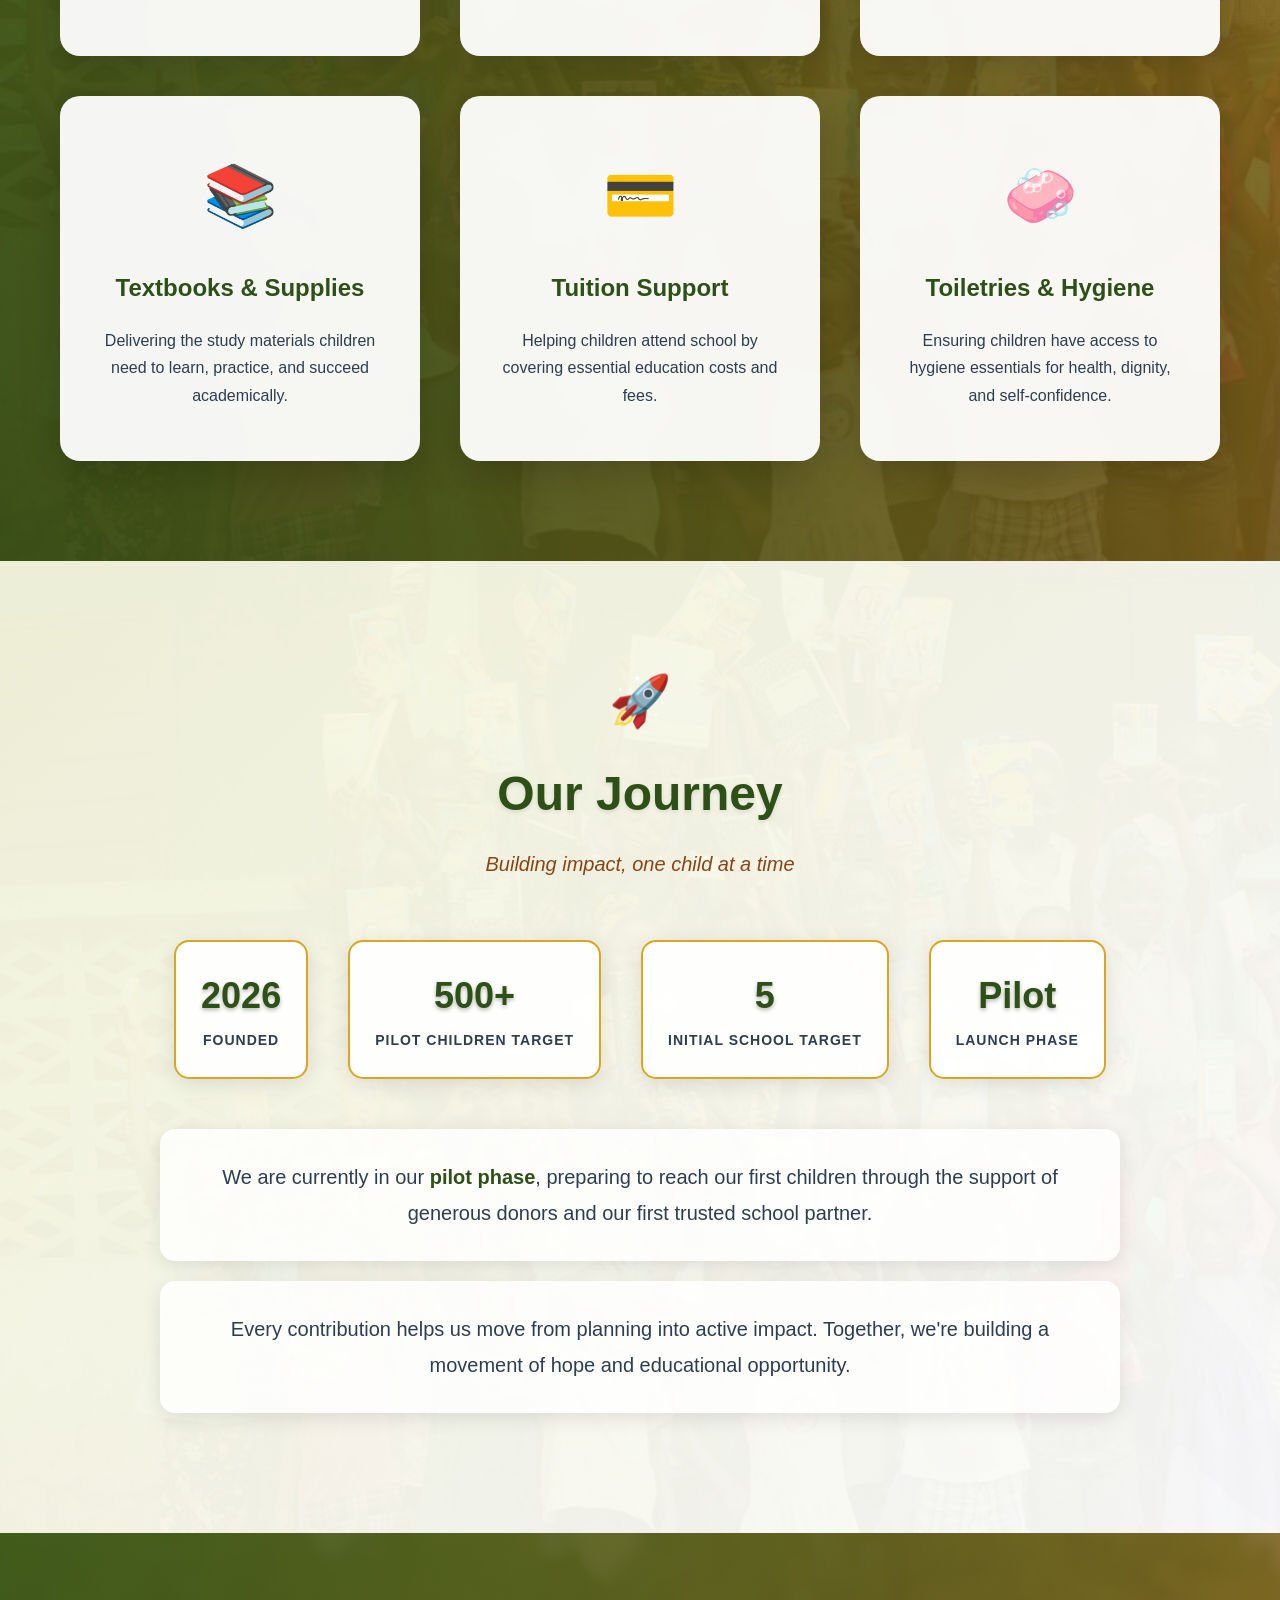
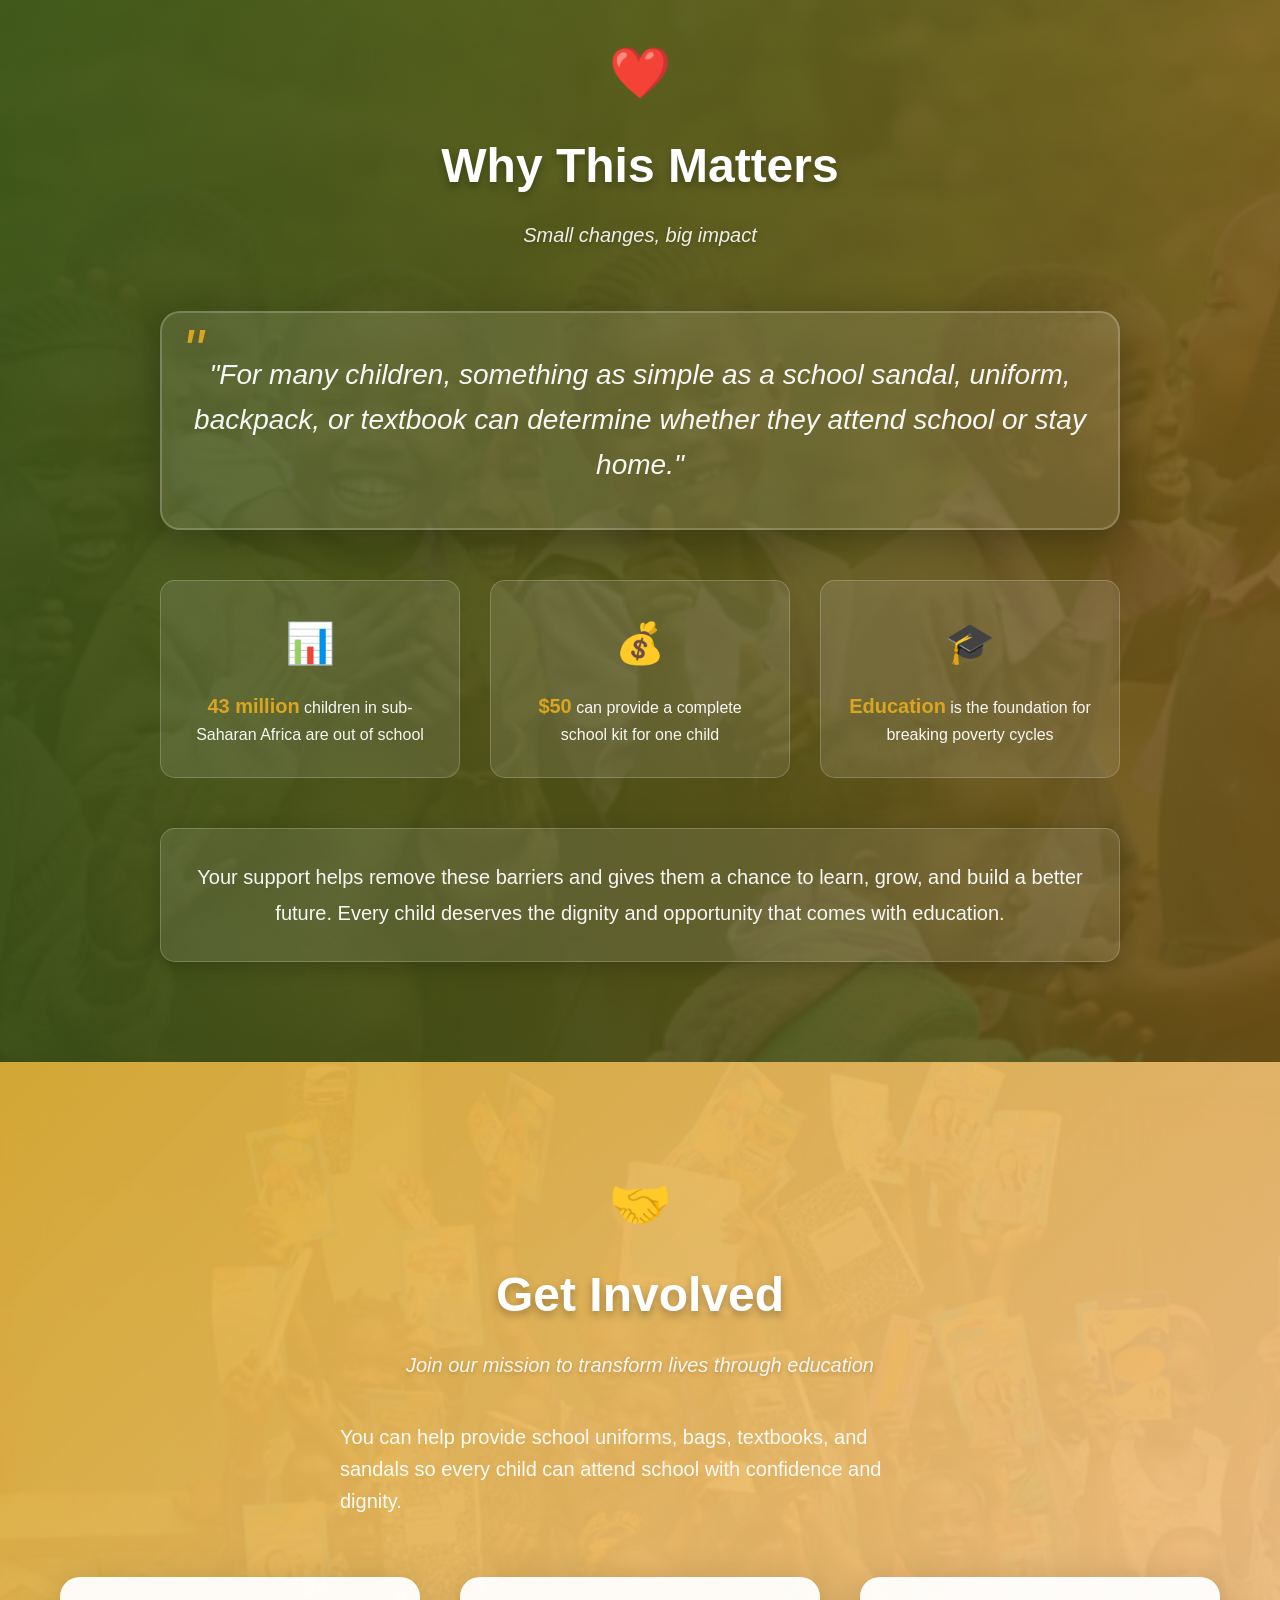
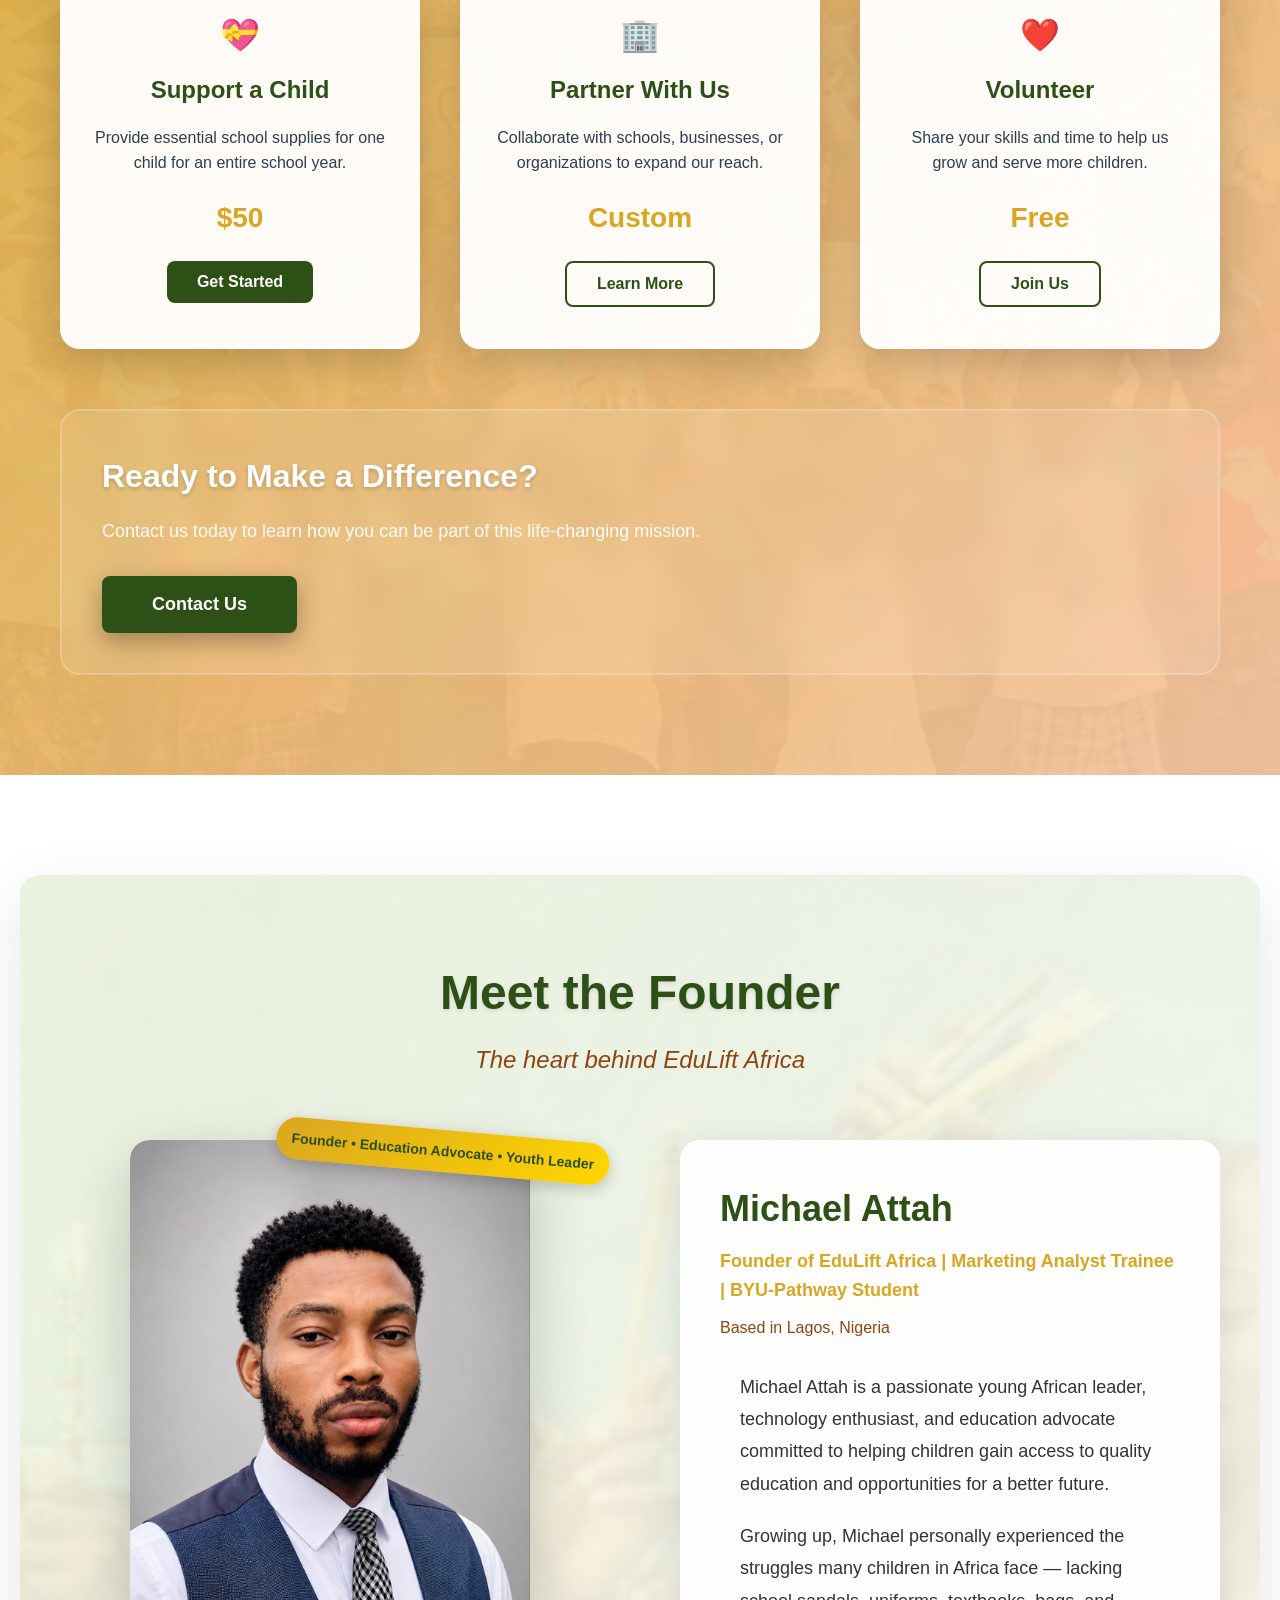
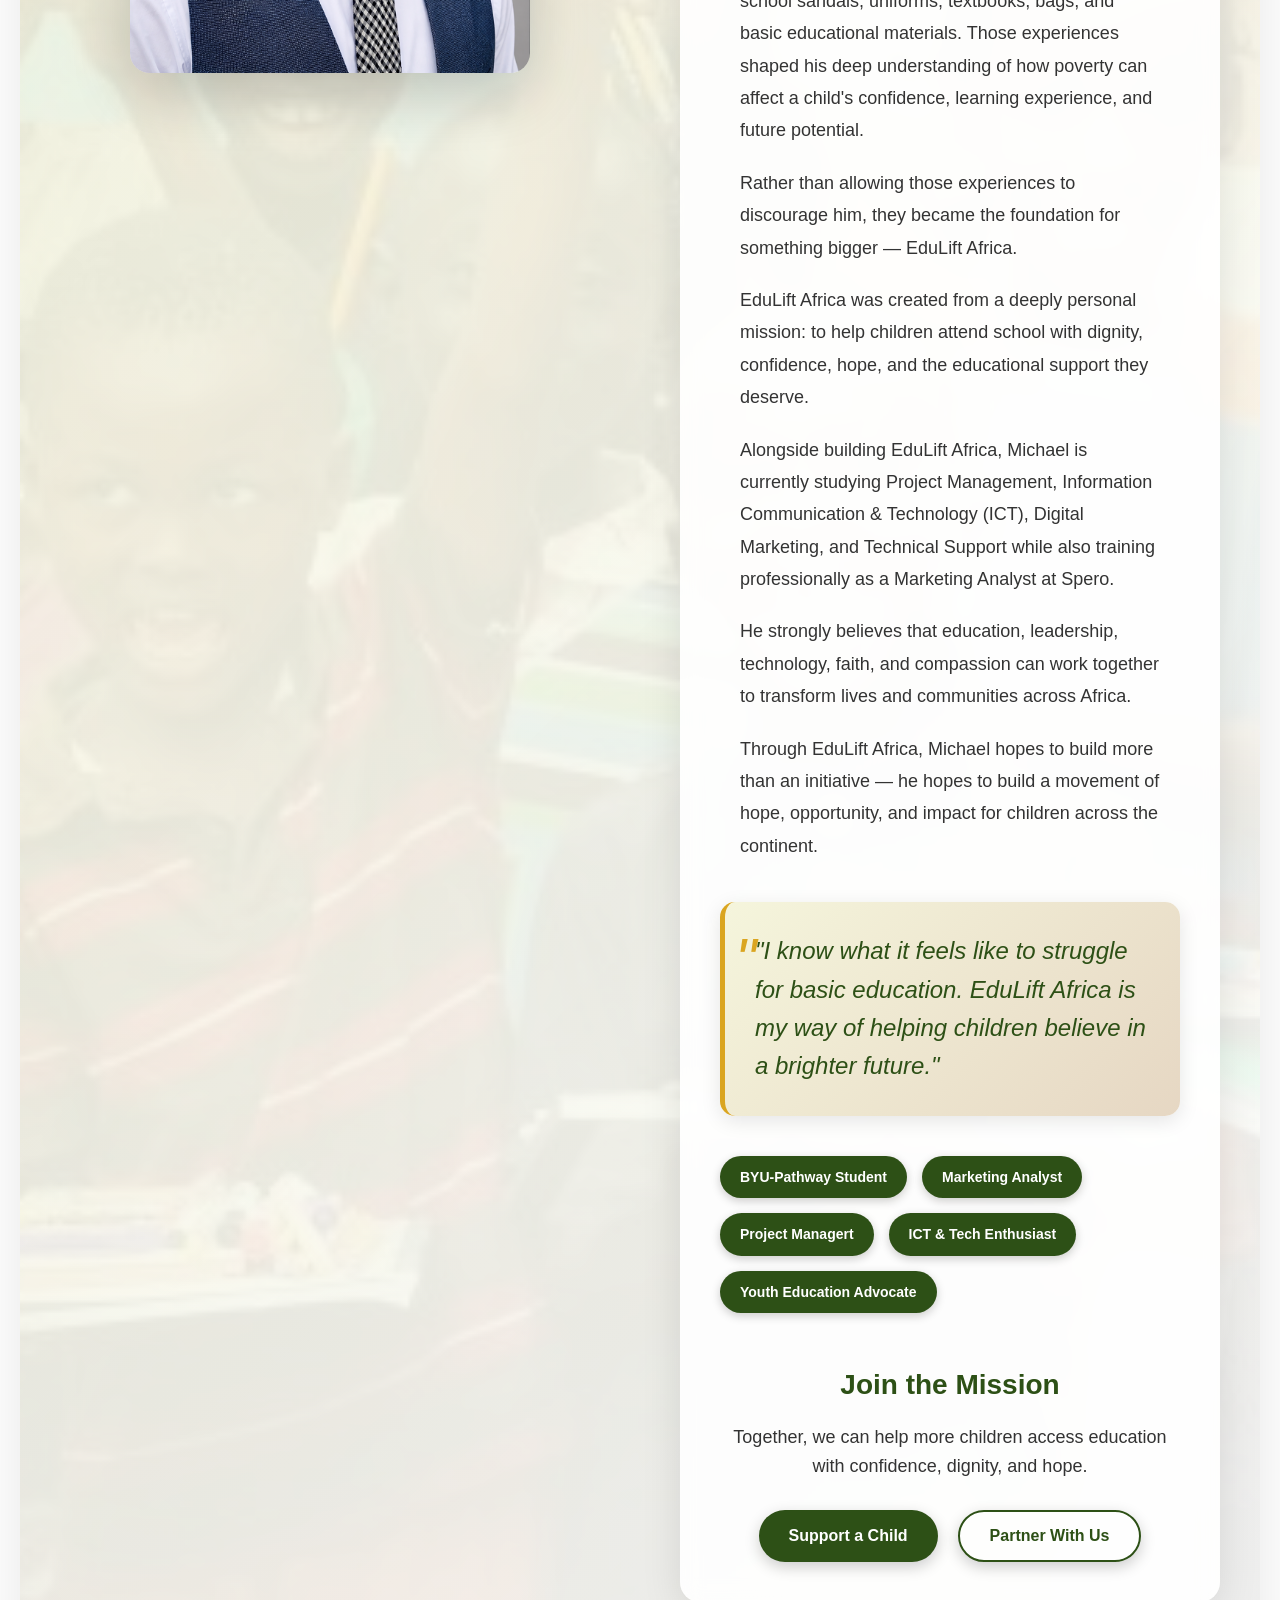
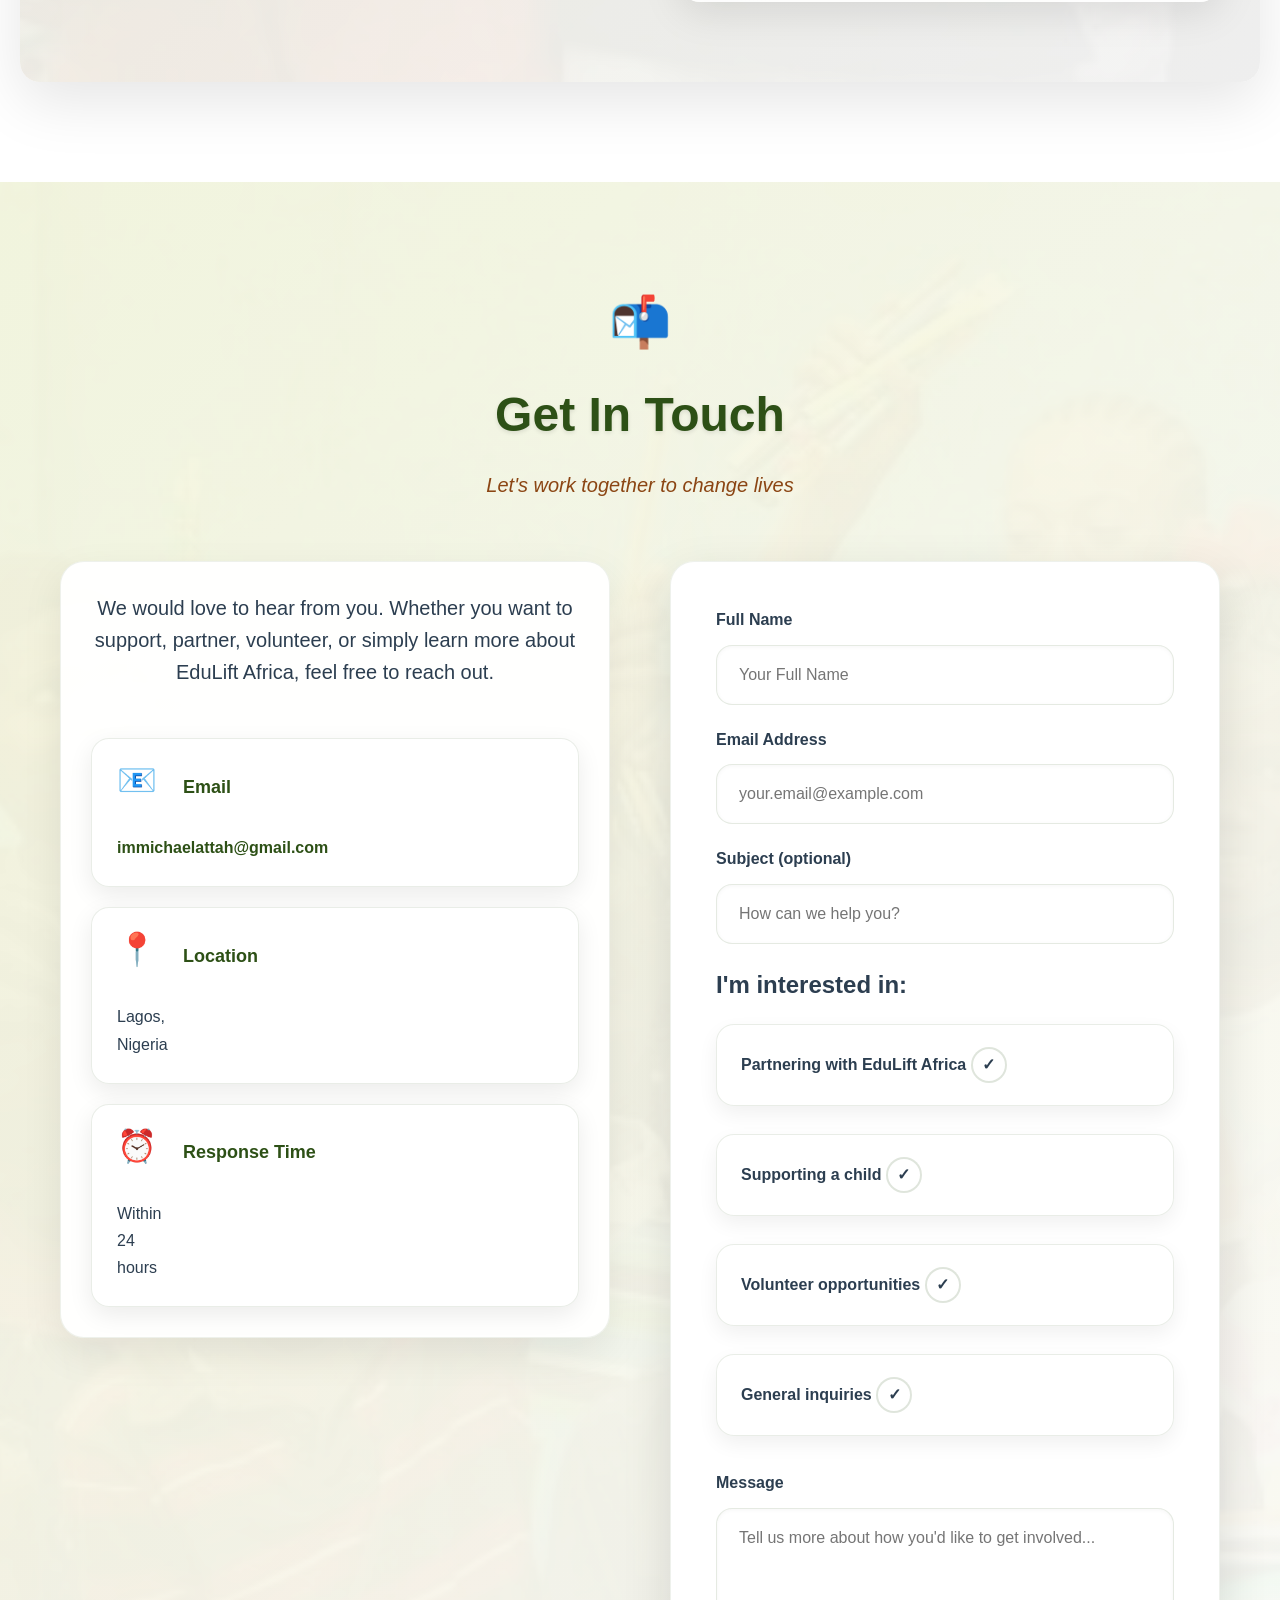
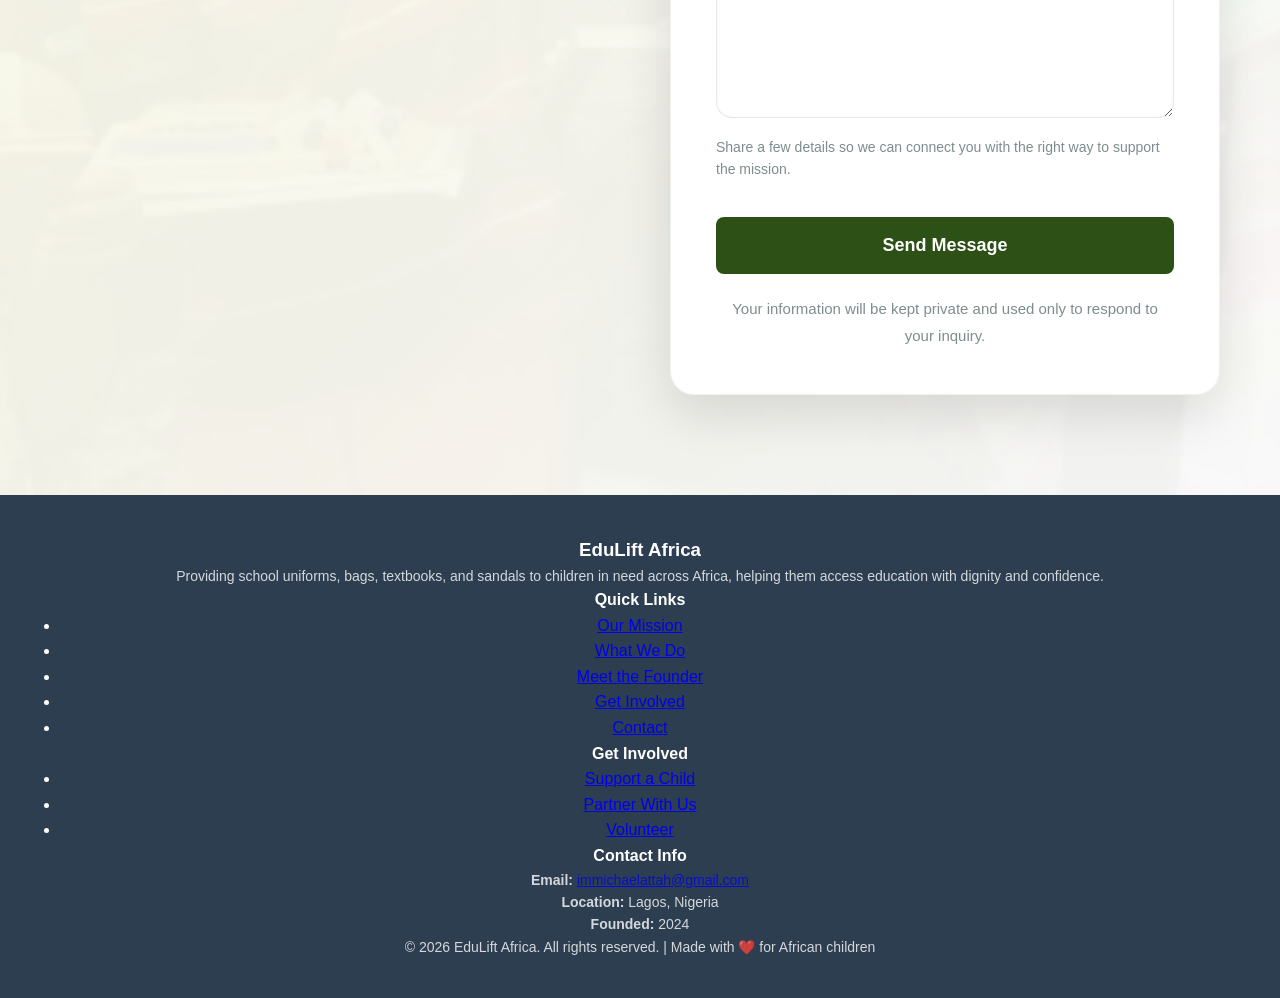
==== commit cf92e3c4: "Updates applied" ====
--- a/index.html
+++ b/index.html
@@ -15,6 +15,7 @@
             </div>
             <ul class="nav-menu">
                 <li><a href="#mission">Our Mission</a></li>
+                <li><a href="#founder">Meet the Founder</a></li>
                 <li><a href="#what-we-do">What We Do</a></li>
                 <li><a href="#get-involved">Get Involved</a></li>
                 <li><a href="#contact">Contact</a></li>
@@ -24,21 +25,51 @@
 
     <!-- Hero Section -->
     <section class="hero">
-        <div class="hero-content">
-            <h2 class="hero-headline">Giving Every Child the Confidence to Learn</h2>
-            <p class="hero-subtext">Providing school uniforms, bags, textbooks, and sandals to children in need across Africa</p>
-            <button class="btn btn-primary">Help Provide School Supplies Today</button>
+        <div class="hero-overlay"></div>
+        <div class="container">
+            <div class="hero-content">
+                <h1 class="hero-headline">Giving Every Child the Confidence to Learn</h1>
+                <p class="hero-subtext">Providing school uniforms, bags, textbooks, and sandals to children in need across Africa</p>
+                <div class="hero-stats">
+                    <div class="stat-item">
+                        <div class="stat-number">500+</div>
+                        <div class="stat-label">Pilot Children Target</div>
+                    </div>
+                    <div class="stat-item">
+                        <div class="stat-number">5</div>
+                        <div class="stat-label">Initial School Target</div>
+                    </div>
+                    <div class="stat-item">
+                        <div class="stat-number">10</div>
+                        <div class="stat-label">Pilot Community</div>
+                    </div>
+                </div>
+                <div class="hero-buttons">
+                    <button class="btn btn-primary" onclick="scrollToContactWithReason('Support a child')">Support a Child Today</button>
+                    <button class="btn btn-secondary" onclick="scrollToContactWithReason('Partner with us')">Partner With Us</button>
+                </div>
+            </div>
         </div>
     </section>
 
     <!-- Why EduLift Started -->
     <section class="why-started">
         <div class="container">
-            <h2>Why EduLift Africa Started</h2>
+            <div class="why-started-header">
+                <div class="section-icon"></div>
+                <h2>Why EduLift Africa Started</h2>
+                <p class="section-subtitle">A personal mission born from experience</p>
+            </div>
             <div class="story-content">
-                <p>I know what it feels like to struggle for basic education—lacking school sandals, uniforms, bags, textbooks, and essential materials.</p>
-                <p>EduLift Africa was born from that experience. This initiative is my way of ensuring that children do not have to face the same challenges.</p>
-                <p>At the heart of this mission is <span class="highlight">love</span>—the desire to serve, uplift, and create opportunities for children to learn, grow, and succeed.</p>
+                <div class="story-quote">
+                    <blockquote>
+                        "I know what it feels like to struggle for basic education—lacking school sandals, uniforms, bags, textbooks, and essential materials."
+                    </blockquote>
+                </div>
+                <div class="story-text">
+                    <p>EduLift Africa was born from that experience. This initiative is my way of ensuring that children do not have to face the same challenges.</p>
+                    <p>At the heart of this mission is <span class="highlight">love</span>—the desire to serve, uplift, and create opportunities for children to learn, grow, and succeed.</p>
+                </div>
             </div>
         </div>
     </section>
@@ -46,13 +77,19 @@
     <!-- Mission & Vision -->
     <section id="mission" class="mission-vision">
         <div class="container">
+            <div class="section-header">
+                <h2>Our Mission & Vision</h2>
+                <p class="section-subtitle">Guiding principles that drive our work</p>
+            </div>
             <div class="grid-2">
-                <div class="card">
-                    <h3>🎯 Our Mission</h3>
+                <div class="card mission-card">
+                    <div class="card-icon">🎯</div>
+                    <h3>Our Mission</h3>
                     <p>To support underprivileged children across Africa by providing essential school items such as uniforms, bags, textbooks, and sandals, helping them access education with dignity and confidence.</p>
                 </div>
-                <div class="card">
-                    <h3>👁️ Our Vision</h3>
+                <div class="card vision-card">
+                    <div class="card-icon">👁️</div>
+                    <h3>Our Vision</h3>
                     <p>To build a future where every child, regardless of background, has access to basic educational needs and the opportunity to thrive.</p>
                 </div>
             </div>
@@ -62,37 +99,40 @@
     <!-- What We Do -->
     <section id="what-we-do" class="what-we-do">
         <div class="container">
-            <h2>🎒 What We Do</h2>
+            <div class="section-header">
+                <h2>What We Do</h2>
+                <p class="section-subtitle">Essential support for every child's education</p>
+            </div>
             <div class="services-grid">
                 <div class="service-card">
                     <div class="service-icon">👟</div>
-                    <h4>Provide School Sandals</h4>
-                    <p>Supporting children who would otherwise walk barefoot or miss school.</p>
+                    <h4>School Sandals</h4>
+                    <p>Supporting children who would otherwise walk barefoot or miss school due to lack of footwear.</p>
                 </div>
                 <div class="service-card">
                     <div class="service-icon">👕</div>
-                    <h4>Provide School Uniforms</h4>
-                    <p>Removing barriers to education through proper school attire.</p>
+                    <h4>School Uniforms</h4>
+                    <p>Removing barriers to education through proper school attire that ensures dignity and belonging.</p>
                 </div>
                 <div class="service-card">
                     <div class="service-icon">🎒</div>
-                    <h4>Provide School Bags</h4>
-                    <p>Giving students a safe, reliable way to carry books and notebooks each day.</p>
+                    <h4>School Bags</h4>
+                    <p>Giving students a safe, reliable way to carry books and notebooks each day with pride.</p>
                 </div>
                 <div class="service-card">
                     <div class="service-icon">📚</div>
-                    <h4>Provide Textbooks & Supplies</h4>
-                    <p>Delivering the study materials children need to learn, practice, and succeed.</p>
+                    <h4>Textbooks & Supplies</h4>
+                    <p>Delivering the study materials children need to learn, practice, and succeed academically.</p>
                 </div>
                 <div class="service-card">
                     <div class="service-icon">💳</div>
-                    <h4>Pay a Child Tuition</h4>
+                    <h4>Tuition Support</h4>
                     <p>Helping children attend school by covering essential education costs and fees.</p>
                 </div>
                 <div class="service-card">
                     <div class="service-icon">🧼</div>
-                    <h4>Provide Toiletries & Soap</h4>
-                    <p>Ensuring children have access to hygiene essentials for health and dignity.</p>
+                    <h4>Toiletries & Hygiene</h4>
+                    <p>Ensuring children have access to hygiene essentials for health, dignity, and self-confidence.</p>
                 </div>
             </div>
         </div>
@@ -101,10 +141,34 @@
     <!-- Our Journey -->
     <section class="journey">
         <div class="container">
-            <h2>🚀 Our Journey</h2>
+            <div class="section-header">
+                <div class="section-icon">🚀</div>
+                <h2>Our Journey</h2>
+                <p class="section-subtitle">Building impact, one child at a time</p>
+            </div>
             <div class="journey-content">
-                <p>We are currently in our <strong>pilot phase</strong>, starting by supporting a small number of children and growing step by step.</p>
-                <p>Every contribution helps us reach more children and expand our impact over time.</p>
+                <div class="journey-stats">
+                    <div class="journey-stat">
+                        <div class="stat-number">2026</div>
+                        <div class="stat-label">Founded</div>
+                    </div>
+                    <div class="journey-stat">
+                        <div class="stat-number">500+</div>
+                        <div class="stat-label">Pilot Children Target</div>
+                    </div>
+                    <div class="journey-stat">
+                        <div class="stat-number">5</div>
+                        <div class="stat-label">Initial School Target</div>
+                    </div>
+                    <div class="journey-stat">
+                        <div class="stat-number">Pilot</div>
+                        <div class="stat-label">Launch Phase</div>
+                    </div>
+                </div>
+                <div class="journey-text">
+                    <p>We are currently in our <strong>pilot phase</strong>, preparing to reach our first children through the support of generous donors and our first trusted school partner.</p>
+                    <p>Every contribution helps us move from planning into active impact. Together, we're building a movement of hope and educational opportunity.</p>
+                </div>
             </div>
         </div>
     </section>
@@ -112,10 +176,40 @@
     <!-- Why This Matters -->
     <section class="why-matters">
         <div class="container">
-            <h2>❤️ Why This Matters</h2>
-            <div class="impact-text">
-                <p>For many children, something as simple as a school sandal, uniform, backpack, or textbook can determine whether they attend school or stay home.</p>
-                <p>Your support helps remove these barriers and gives them a chance to learn, grow, and build a better future.</p>
+            <div class="section-header">
+                <div class="section-icon">❤️</div>
+                <h2>Why This Matters</h2>
+                <p class="section-subtitle">Small changes, big impact</p>
+            </div>
+            <div class="impact-content">
+                <div class="impact-quote">
+                    <blockquote>
+                        "For many children, something as simple as a school sandal, uniform, backpack, or textbook can determine whether they attend school or stay home."
+                    </blockquote>
+                </div>
+                <div class="impact-stats">
+                    <div class="impact-stat">
+                        <div class="stat-icon">📊</div>
+                        <div class="stat-text">
+                            <strong>43 million</strong> children in sub-Saharan Africa are out of school
+                        </div>
+                    </div>
+                    <div class="impact-stat">
+                        <div class="stat-icon">💰</div>
+                        <div class="stat-text">
+                            <strong>$50</strong> can provide a complete school kit for one child
+                        </div>
+                    </div>
+                    <div class="impact-stat">
+                        <div class="stat-icon">🎓</div>
+                        <div class="stat-text">
+                            <strong>Education</strong> is the foundation for breaking poverty cycles
+                        </div>
+                    </div>
+                </div>
+                <div class="impact-text">
+                    <p>Your support helps remove these barriers and gives them a chance to learn, grow, and build a better future. Every child deserves the dignity and opportunity that comes with education.</p>
+                </div>
             </div>
         </div>
     </section>
@@ -123,28 +217,90 @@
     <!-- Get Involved -->
     <section id="get-involved" class="get-involved">
         <div class="container">
-            <h2>🤝 Get Involved</h2>
-            <p class="intro-text">You can help provide school uniforms, bags, textbooks, and sandals so every child can attend school with confidence.</p>
-            <div class="cta-buttons">
-                <button class="btn btn-secondary" onclick="scrollToContactWithReason('Support a child')">Support a Child</button>
-                <button class="btn btn-secondary" onclick="scrollToContactWithReason('Partner with us')">Partner With Us</button>
-                <button class="btn btn-secondary" onclick="scrollToContactWithReason('Volunteer opportunities')">Volunteer</button>
+            <div class="section-header">
+                <div class="section-icon">🤝</div>
+                <h2>Get Involved</h2>
+                <p class="section-subtitle">Join our mission to transform lives through education</p>
+            </div>
+            <p class="intro-text">You can help provide school uniforms, bags, textbooks, and sandals so every child can attend school with confidence and dignity.</p>
+            <div class="involvement-options">
+                <div class="option-card">
+                    <div class="option-icon">💝</div>
+                    <h3>Support a Child</h3>
+                    <p>Provide essential school supplies for one child for an entire school year.</p>
+                    <div class="option-price">$50</div>
+                    <button class="btn btn-primary" onclick="scrollToContactWithReason('Support a child')">Get Started</button>
+                </div>
+                <div class="option-card">
+                    <div class="option-icon">🏢</div>
+                    <h3>Partner With Us</h3>
+                    <p>Collaborate with schools, businesses, or organizations to expand our reach.</p>
+                    <div class="option-price">Custom</div>
+                    <button class="btn btn-secondary" onclick="scrollToContactWithReason('Partner with us')">Learn More</button>
+                </div>
+                <div class="option-card">
+                    <div class="option-icon">❤️</div>
+                    <h3>Volunteer</h3>
+                    <p>Share your skills and time to help us grow and serve more children.</p>
+                    <div class="option-price">Free</div>
+                    <button class="btn btn-secondary" onclick="scrollToContactWithReason('Volunteer opportunities')">Join Us</button>
+                </div>
+            </div>
+            <div class="additional-cta">
+                <h3>Ready to Make a Difference?</h3>
+                <p>Contact us today to learn how you can be part of this life-changing mission.</p>
+                <button class="btn btn-primary large" onclick="scrollToContactWithReason('General inquiry')">Contact Us</button>
             </div>
         </div>
     </section>
 
     <!-- Founder Section -->
-    <section class="founder">
-        <div class="container">
-            <div class="founder-content">
-                <div class="founder-info">
-                    <h2>Founded By</h2>
-                    <h3>Michael Attah</h3>
-                    <p class="founder-title">BYU-Pathway Student | Marketing Analyst Trainee</p>
-                    <p class="founder-location">Based in Lagos, Nigeria</p>
-                </div>
-                <div class="founder-image">
-                    <img src="assets/images/MichaelAttah.png" alt="Michael Attah">
+    <section id="founder" class="founder">
+        <div class="founder-background">
+            <div class="container">
+                <div class="founder-header">
+                    <h2>Meet the Founder</h2>
+                    <p class="founder-subtitle">The heart behind EduLift Africa</p>
+                </div>
+                <div class="founder-grid">
+                    <div class="founder-image-container">
+                        <img src="assets/images/MichaelAttah.png" alt="Michael Attah - Founder of EduLift Africa">
+                        <div class="founder-badge">Founder • Education Advocate • Youth Leader</div>
+                    </div>
+                    <div class="founder-story">
+                        <div class="founder-intro">
+                            <h3>Michael Attah</h3>
+                            <p class="founder-role">Founder of EduLift Africa | Marketing Analyst Trainee | BYU-Pathway Student</p>
+                            <p class="founder-location">Based in Lagos, Nigeria</p>
+                        </div>
+                        <div class="story-content">
+                            <p>Michael Attah is a passionate young African leader, technology enthusiast, and education advocate committed to helping children gain access to quality education and opportunities for a better future.</p>
+                            <p>Growing up, Michael personally experienced the struggles many children in Africa face — lacking school sandals, uniforms, textbooks, bags, and basic educational materials. Those experiences shaped his deep understanding of how poverty can affect a child's confidence, learning experience, and future potential.</p>
+                            <p>Rather than allowing those experiences to discourage him, they became the foundation for something bigger — EduLift Africa.</p>
+                            <p>EduLift Africa was created from a deeply personal mission: to help children attend school with dignity, confidence, hope, and the educational support they deserve.</p>
+                            <p>Alongside building EduLift Africa, Michael is currently studying Project Management, Information Communication & Technology (ICT), Digital Marketing, and Technical Support while also training professionally as a Marketing Analyst at Spero.</p>
+                            <p>He strongly believes that education, leadership, technology, faith, and compassion can work together to transform lives and communities across Africa.</p>
+                            <p>Through EduLift Africa, Michael hopes to build more than an initiative — he hopes to build a movement of hope, opportunity, and impact for children across the continent.</p>
+                        </div>
+                        <div class="quote-card">
+                            <blockquote>"I know what it feels like to struggle for basic education. EduLift Africa is my way of helping children believe in a brighter future."</blockquote>
+                        </div>
+                        <div class="highlights">
+                            <div class="highlight-item">BYU-Pathway Student</div>
+                            <div class="highlight-item">Marketing Analyst</div>
+                            <div class="highlight-item">Project Managert</div>
+                            <div class="highlight-item">ICT & Tech Enthusiast</div>
+                            <div class="highlight-item">Youth Education Advocate</div>
+                        </div>
+                        <div class="cta-section">
+                            <h4>Join the Mission</h4>
+                            <p>Together, we can help more children access education with confidence, dignity, and hope.</p>
+                            <div class="cta-buttons">
+                                <button class="btn btn-primary" onclick="scrollToContactWithReason('Support a child')">Support a Child</button>
+                                <button class="btn btn-secondary" onclick="scrollToContactWithReason('Partner with us')">Partner With Us</button>
+                            </div>
+                        </div>
+                    </div>
                 </div>
             </div>
         </div>
@@ -153,18 +309,29 @@
     <!-- Contact Section -->
     <section id="contact" class="contact">
         <div class="container">
+            <div class="section-header">
+                <div class="section-icon">📬</div>
+                <h2>Get In Touch</h2>
+                <p class="section-subtitle">Let's work together to change lives</p>
+            </div>
             <div class="contact-content">
                 <div class="contact-info">
-                    <h2>Get In Touch</h2>
                     <p class="contact-description">We would love to hear from you. Whether you want to support, partner, volunteer, or simply learn more about EduLift Africa, feel free to reach out.</p>
                     <div class="contact-options">
                         <div class="contact-option">
+                            <div class="option-icon">📧</div>
                             <h4>Email</h4>
                             <p><a href="mailto:immichaelattah@gmail.com">immichaelattah@gmail.com</a></p>
                         </div>
                         <div class="contact-option">
+                            <div class="option-icon">📍</div>
                             <h4>Location</h4>
                             <p>Lagos, Nigeria</p>
+                        </div>
+                        <div class="contact-option">
+                            <div class="option-icon">⏰</div>
+                            <h4>Response Time</h4>
+                            <p>Within 24 hours</p>
                         </div>
                     </div>
                 </div>
@@ -172,29 +339,30 @@
                     <form class="contact-form" method="POST" action="https://formsubmit.co/immichaelattah@gmail.com">
                         <input type="hidden" name="_subject" value="New contact from EduLift Africa website">
                         <input type="hidden" name="_captcha" value="false">
+                        <input type="hidden" name="_replyto" value="">
                         <div class="form-group">
                             <label for="contact-name">Full Name</label>
-                            <input id="contact-name" type="text" name="name" placeholder="Full Name" required>
+                            <input id="contact-name" type="text" name="name" placeholder="Your Full Name" required>
                         </div>
                         <div class="form-group">
                             <label for="contact-email">Email Address</label>
-                            <input id="contact-email" type="email" name="email" placeholder="Email Address" required>
+                            <input id="contact-email" type="email" name="email" placeholder="your.email@example.com" required>
                         </div>
                         <div class="form-group">
                             <label for="contact-subject">Subject (optional)</label>
-                            <input id="contact-subject" type="text" name="subject" placeholder="Subject">
+                            <input id="contact-subject" type="text" name="subject" placeholder="How can we help you?">
                         </div>
                         <div class="contact-reasons">
-                            <h3>Common Reasons to Reach Out</h3>
+                            <h3>I'm interested in:</h3>
                             <div class="reason-options">
                                 <label class="reason-option">
                                     <input type="radio" name="reason" value="Partner with us" required>
-                                    <span>Partner with us</span>
+                                    <span>Partnering with EduLift Africa</span>
                                     <span class="reason-check">✓</span>
                                 </label>
                                 <label class="reason-option">
                                     <input type="radio" name="reason" value="Support a child">
-                                    <span>Support a child</span>
+                                    <span>Supporting a child</span>
                                     <span class="reason-check">✓</span>
                                 </label>
                                 <label class="reason-option">
@@ -211,7 +379,8 @@
                         </div>
                         <div class="form-group">
                             <label for="contact-message">Message</label>
-                            <textarea id="contact-message" name="message" placeholder="Message" rows="6" required></textarea>
+                            <textarea id="contact-message" name="message" placeholder="Tell us more about how you'd like to get involved..." rows="6" required></textarea>
+                            <p class="field-hint">Share a few details so we can connect you with the right way to support the mission.</p>
                         </div>
                         <button type="submit" class="btn btn-primary">Send Message</button>
                     </form>
@@ -225,7 +394,39 @@
     <!-- Footer -->
     <footer class="footer">
         <div class="container">
-            <p>&copy; 2026 EduLift Africa. Built with love for every child.</p>
+            <div class="footer-content">
+                <div class="footer-section">
+                    <h3>EduLift Africa</h3>
+                    <p>Providing school uniforms, bags, textbooks, and sandals to children in need across Africa, helping them access education with dignity and confidence.</p>
+                </div>
+                <div class="footer-section">
+                    <h4>Quick Links</h4>
+                    <ul>
+                        <li><a href="#mission">Our Mission</a></li>
+                        <li><a href="#what-we-do">What We Do</a></li>
+                        <li><a href="#founder">Meet the Founder</a></li>
+                        <li><a href="#get-involved">Get Involved</a></li>
+                        <li><a href="#contact">Contact</a></li>
+                    </ul>
+                </div>
+                <div class="footer-section">
+                    <h4>Get Involved</h4>
+                    <ul>
+                        <li><a href="#" onclick="scrollToContactWithReason('Support a child')">Support a Child</a></li>
+                        <li><a href="#" onclick="scrollToContactWithReason('Partner with us')">Partner With Us</a></li>
+                        <li><a href="#" onclick="scrollToContactWithReason('Volunteer opportunities')">Volunteer</a></li>
+                    </ul>
+                </div>
+                <div class="footer-section">
+                    <h4>Contact Info</h4>
+                    <p><strong>Email:</strong> <a href="mailto:immichaelattah@gmail.com">immichaelattah@gmail.com</a></p>
+                    <p><strong>Location:</strong> Lagos, Nigeria</p>
+                    <p><strong>Founded:</strong> 2024</p>
+                </div>
+            </div>
+            <div class="footer-bottom">
+                <p>&copy; 2026 EduLift Africa. All rights reserved. | Made with ❤️ for African children</p>
+            </div>
         </div>
     </footer>
 
--- a/style.css
+++ b/style.css
@@ -1,13 +1,17 @@
 /* ==================== VARIABLES & RESET ==================== */
 :root {
-    --primary-color: #4a90e2;
-    --light-blue: #e8f4f8;
-    --warm-accent: #f4a261;
-    --soft-white: #fafafa;
+    --primary-color: #2d5016; /* Deep green */
+    --secondary-color: #daa520; /* Gentle gold */
+    --accent-color: #8b4513; /* Earth brown */
+    --warm-beige: #f5f5dc; /* Warm beige */
+    --soft-white: #fafafa; /* Soft white */
+    --light-bg: #e6d7c3; /* Light background */
     --text-dark: #2c3e50;
     --text-light: #7f8c8d;
     --border-light: #e0e6ed;
     --success-color: #27ae60;
+    --shadow: rgba(0, 0, 0, 0.1);
+    --shadow-hover: rgba(0, 0, 0, 0.2);
 }
 
 * {
@@ -25,6 +29,22 @@
     line-height: 1.6;
     color: var(--text-dark);
     background-color: #ffffff;
+}
+
+/* ==================== ANIMATIONS ==================== */
+@keyframes fadeInUp {
+    from {
+        opacity: 0;
+        transform: translateY(30px);
+    }
+    to {
+        opacity: 1;
+        transform: translateY(0);
+    }
+}
+
+.fade-in-up {
+    animation: fadeInUp 0.8s ease-out;
 }
 
 /* ==================== CONTAINER & UTILITIES ==================== */
@@ -142,486 +162,1557 @@
 
 /* ==================== HERO SECTION ==================== */
 .hero {
+    position: relative;
     display: flex;
     align-items: center;
     justify-content: center;
-    min-height: 80vh;
+    min-height: 90vh;
+    padding: 120px 0 100px;
+    background: linear-gradient(135deg, rgba(45, 80, 22, 0.8) 0%, rgba(138, 69, 19, 0.6) 100%),
+                url("assets/images/hero-image.webp") center/cover no-repeat;
+    background-attachment: fixed;
+    overflow: hidden;
+}
+
+.hero-overlay {
+    position: absolute;
+    top: 0;
+    left: 0;
+    right: 0;
+    bottom: 0;
+    background: linear-gradient(45deg, rgba(45, 80, 22, 0.3) 0%, rgba(218, 165, 32, 0.2) 100%);
+    z-index: 1;
+}
+
+.hero .container {
+    position: relative;
+    z-index: 2;
+}
+
+.hero-content {
+    max-width: 800px;
+    text-align: center;
+    color: #ffffff;
+    opacity: 0;
+    animation: fadeInUp 1s ease-out 0.3s forwards;
+}
+
+.hero-headline {
+    font-size: 56px;
+    font-weight: 800;
+    line-height: 1.1;
+    margin-bottom: 20px;
+    text-shadow: 0 4px 8px rgba(0, 0, 0, 0.3);
+    color: #ffffff;
+}
+
+.hero-subtext {
+    font-size: 24px;
+    color: rgba(255, 255, 255, 0.95);
+    margin-bottom: 50px;
+    line-height: 1.6;
+    font-weight: 300;
+    text-shadow: 0 2px 4px rgba(0, 0, 0, 0.2);
+}
+
+.hero-stats {
+    display: flex;
+    justify-content: center;
+    gap: 60px;
+    margin-bottom: 50px;
+    opacity: 0;
+    animation: fadeInUp 1s ease-out 0.6s forwards;
+}
+
+.stat-item {
+    text-align: center;
+    padding: 20px;
+    background: rgba(255, 255, 255, 0.1);
+    border-radius: 15px;
+    backdrop-filter: blur(10px);
+    border: 1px solid rgba(255, 255, 255, 0.2);
+    transition: transform 0.3s ease, box-shadow 0.3s ease;
+}
+
+.stat-item:hover {
+    transform: translateY(-5px);
+    box-shadow: 0 10px 30px rgba(0, 0, 0, 0.3);
+}
+
+.stat-number {
+    font-size: 48px;
+    font-weight: 800;
+    color: #daa520;
+    margin-bottom: 5px;
+    text-shadow: 0 2px 4px rgba(0, 0, 0, 0.3);
+}
+
+.stat-label {
+    font-size: 16px;
+    color: rgba(255, 255, 255, 0.9);
+    font-weight: 500;
+    text-transform: uppercase;
+    letter-spacing: 1px;
+}
+
+.hero-buttons {
+    display: flex;
+    gap: 20px;
+    justify-content: center;
+    opacity: 0;
+    animation: fadeInUp 1s ease-out 0.9s forwards;
+}
+
+.hero-buttons .btn {
+    padding: 18px 40px;
+    font-size: 18px;
+    font-weight: 600;
+    border-radius: 50px;
+    transition: all 0.3s ease;
+    box-shadow: 0 8px 25px rgba(0, 0, 0, 0.3);
+}
+
+.hero-buttons .btn:hover {
+    transform: translateY(-3px);
+    box-shadow: 0 12px 35px rgba(0, 0, 0, 0.4);
+}
+
+.hero-buttons .btn-primary {
+    background: linear-gradient(135deg, #daa520, #ffd700);
+    color: #2d5016;
+    border: none;
+}
+
+.hero-buttons .btn-secondary {
+    background: rgba(255, 255, 255, 0.2);
+    color: #ffffff;
+    border: 2px solid rgba(255, 255, 255, 0.3);
+    backdrop-filter: blur(10px);
+}
+
+.hero-buttons .btn-secondary:hover {
+    background: rgba(255, 255, 255, 0.3);
+    border-color: rgba(255, 255, 255, 0.5);
+}
+
+@media (max-width: 768px) {
+    .hero {
+        min-height: 70vh;
+        padding: 100px 0 80px;
+        background-attachment: scroll;
+    }
+
+    .hero-headline {
+        font-size: 36px;
+    }
+
+    .hero-subtext {
+        font-size: 18px;
+    }
+
+    .hero-stats {
+        flex-direction: column;
+        gap: 20px;
+        margin-bottom: 40px;
+    }
+
+    .stat-item {
+        padding: 15px;
+    }
+
+    .stat-number {
+        font-size: 36px;
+    }
+
+    .hero-buttons {
+        flex-direction: column;
+        align-items: center;
+    }
+
+    .hero-buttons .btn {
+        width: 100%;
+        max-width: 300px;
+    }
+}
+
+/* ==================== WHY STARTED SECTION ==================== */
+.why-started {
     padding: 100px 0;
-    background: linear-gradient(180deg, rgba(0, 0, 0, 0.38), rgba(0, 0, 0, 0.12)), url("assets/images/hero-image.webp") center/cover no-repeat;
-}
-
-.hero-content {
+    background: linear-gradient(135deg, var(--warm-beige) 0%, var(--soft-white) 100%);
+    position: relative;
+    overflow: hidden;
+}
+
+.why-started::before {
+    content: '';
+    position: absolute;
+    top: 0;
+    left: 0;
+    right: 0;
+    bottom: 0;
+    background: url('assets/images/whythismatter.webp') center/cover no-repeat;
+    opacity: 0.05;
+    z-index: 0;
+}
+
+.why-started-header {
+    text-align: center;
+    margin-bottom: 60px;
+    position: relative;
+    z-index: 1;
+    opacity: 0;
+    animation: fadeInUp 0.8s ease-out 0.2s forwards;
+}
+
+.section-icon {
+    font-size: 60px;
+    margin-bottom: 20px;
+    display: block;
+}
+
+.why-started h2 {
+    font-size: 48px;
+    margin-bottom: 15px;
+    color: var(--primary-color);
+    font-weight: 700;
+    text-shadow: 0 2px 4px rgba(0, 0, 0, 0.1);
+}
+
+.section-subtitle {
+    font-size: 20px;
+    color: var(--accent-color);
+    font-style: italic;
+    font-weight: 300;
+}
+
+.story-content {
+    max-width: 900px;
+    margin: 0 auto;
     padding: 0 20px;
-    max-width: 650px;
+    position: relative;
+    z-index: 1;
+}
+
+.story-quote {
+    margin-bottom: 40px;
+    opacity: 0;
+    animation: fadeInUp 0.8s ease-out 0.4s forwards;
+}
+
+.story-quote blockquote {
+    font-size: 28px;
+    font-style: italic;
+    color: var(--primary-color);
+    line-height: 1.6;
+    text-align: center;
+    background: rgba(255, 255, 255, 0.9);
+    padding: 40px 30px;
+    border-radius: 20px;
+    box-shadow: 0 10px 40px var(--shadow);
+    border-left: 5px solid var(--secondary-color);
+    position: relative;
+}
+
+.story-quote blockquote::before {
+    content: '"';
+    font-size: 80px;
+    color: var(--secondary-color);
+    position: absolute;
+    top: -10px;
+    left: 20px;
+    opacity: 0.3;
+}
+
+.story-text {
+    opacity: 0;
+    animation: fadeInUp 0.8s ease-out 0.6s forwards;
+}
+
+.story-text p {
+    font-size: 20px;
+    line-height: 1.8;
+    margin-bottom: 25px;
+    color: var(--text-dark);
+    text-align: center;
+    background: rgba(255, 255, 255, 0.8);
+    padding: 30px;
+    border-radius: 15px;
+    box-shadow: 0 5px 20px var(--shadow);
+}
+
+.highlight {
+    color: var(--secondary-color);
+    font-weight: 700;
+    text-shadow: 0 1px 2px rgba(0, 0, 0, 0.1);
+}
+
+@media (max-width: 768px) {
+    .why-started {
+        padding: 60px 0;
+    }
+
+    .why-started h2 {
+        font-size: 32px;
+    }
+
+    .section-subtitle {
+        font-size: 18px;
+    }
+
+    .section-icon {
+        font-size: 40px;
+    }
+
+    .story-quote blockquote {
+        font-size: 22px;
+        padding: 30px 20px;
+    }
+
+    .story-quote blockquote::before {
+        font-size: 60px;
+        left: 15px;
+    }
+
+    .story-text p {
+        font-size: 18px;
+        padding: 20px;
+    }
+}
+
+/* ==================== MISSION & VISION ==================== */
+.mission-vision {
+    padding: 100px 0;
+    background: linear-gradient(135deg, rgba(245, 245, 220, 0.95) 0%, rgba(230, 215, 195, 0.9) 100%),
+                url("assets/images/kidsafrica.jpg") center/cover no-repeat;
+    background-attachment: fixed;
+    position: relative;
+}
+
+.mission-vision::before {
+    content: '';
+    position: absolute;
+    top: 0;
+    left: 0;
+    right: 0;
+    bottom: 0;
+    background: linear-gradient(45deg, rgba(45, 80, 22, 0.05) 0%, rgba(218, 165, 32, 0.03) 100%);
+    z-index: 1;
+}
+
+.mission-vision .container {
+    position: relative;
+    z-index: 2;
+}
+
+.section-header {
+    text-align: center;
+    margin-bottom: 60px;
+    opacity: 0;
+    animation: fadeInUp 0.8s ease-out 0.2s forwards;
+}
+
+.mission-vision h2 {
+    font-size: 48px;
+    margin-bottom: 15px;
+    color: var(--primary-color);
+    font-weight: 700;
+    text-shadow: 0 2px 4px rgba(0, 0, 0, 0.1);
+}
+
+.mission-vision .section-subtitle {
+    font-size: 20px;
+    color: var(--accent-color);
+    font-style: italic;
+    font-weight: 300;
+}
+
+.card {
+    background: rgba(255, 255, 255, 0.95);
+    padding: 50px 40px;
+    border-radius: 20px;
+    border-left: 5px solid var(--secondary-color);
+    transition: all 0.3s ease;
+    box-shadow: 0 10px 40px var(--shadow);
+    backdrop-filter: blur(10px);
+    position: relative;
+    overflow: hidden;
+    opacity: 0;
+    animation: fadeInUp 0.8s ease-out 0.4s forwards;
+}
+
+.card:nth-child(2) {
+    animation-delay: 0.6s;
+}
+
+.card::before {
+    content: '';
+    position: absolute;
+    top: 0;
+    left: 0;
+    right: 0;
+    bottom: 0;
+    background: linear-gradient(135deg, rgba(255, 255, 255, 0.1) 0%, rgba(218, 165, 32, 0.05) 100%);
+    opacity: 0;
+    transition: opacity 0.3s ease;
+}
+
+.card:hover {
+    transform: translateY(-10px);
+    box-shadow: 0 20px 60px var(--shadow-hover);
+}
+
+.card:hover::before {
+    opacity: 1;
+}
+
+.card-icon {
+    font-size: 50px;
+    margin-bottom: 20px;
+    display: block;
+    text-align: center;
+}
+
+.card h3 {
+    font-size: 28px;
+    margin-bottom: 20px;
+    color: var(--primary-color);
+    text-align: center;
+    font-weight: 700;
+}
+
+.card p {
+    font-size: 18px;
+    color: var(--text-dark);
+    line-height: 1.7;
+    text-align: center;
+}
+
+@media (max-width: 768px) {
+    .mission-vision {
+        padding: 60px 0;
+        background-attachment: scroll;
+    }
+
+    .mission-vision h2 {
+        font-size: 32px;
+    }
+
+    .card {
+        padding: 35px 25px;
+        margin-bottom: 30px;
+    }
+
+    .card-icon {
+        font-size: 40px;
+    }
+
+    .card h3 {
+        font-size: 24px;
+    }
+
+    .card p {
+        font-size: 16px;
+    }
+}
+
+/* ==================== WHAT WE DO ==================== */
+.what-we-do {
+    padding: 100px 0;
+    background: linear-gradient(135deg, rgba(45, 80, 22, 0.9) 0%, rgba(138, 69, 19, 0.8) 100%),
+                url("assets/images/Children_in_Africa.jpg") center/cover no-repeat;
+    background-attachment: fixed;
+    position: relative;
+}
+
+.what-we-do::before {
+    content: '';
+    position: absolute;
+    top: 0;
+    left: 0;
+    right: 0;
+    bottom: 0;
+    background: linear-gradient(45deg, rgba(45, 80, 22, 0.7) 0%, rgba(218, 165, 32, 0.3) 100%);
+    z-index: 1;
+}
+
+.what-we-do .container {
+    position: relative;
+    z-index: 2;
+}
+
+.what-we-do .section-header {
+    margin-bottom: 70px;
+    opacity: 0;
+    animation: fadeInUp 0.8s ease-out 0.2s forwards;
+}
+
+.what-we-do h2 {
+    font-size: 48px;
+    margin-bottom: 15px;
     text-align: center;
     color: #ffffff;
-}
-
-.hero-headline {
-    font-size: 48px;
-    font-weight: 700;
-    line-height: 1.2;
-    margin-bottom: 20px;
-}
-
-.hero-subtext {
+    font-weight: 700;
+    text-shadow: 0 4px 8px rgba(0, 0, 0, 0.3);
+}
+
+.what-we-do .section-subtitle {
     font-size: 20px;
     color: rgba(255, 255, 255, 0.9);
-    margin-bottom: 30px;
-    line-height: 1.5;
+    text-align: center;
+    font-style: italic;
+    font-weight: 300;
+    text-shadow: 0 2px 4px rgba(0, 0, 0, 0.2);
+}
+
+.services-grid {
+    display: grid;
+    grid-template-columns: repeat(auto-fit, minmax(320px, 1fr));
+    gap: 40px;
+}
+
+.service-card {
+    background: rgba(255, 255, 255, 0.95);
+    padding: 50px 35px;
+    border-radius: 20px;
+    text-align: center;
+    box-shadow: 0 10px 40px rgba(0, 0, 0, 0.2);
+    transition: all 0.4s ease;
+    border: 2px solid transparent;
+    backdrop-filter: blur(10px);
+    position: relative;
+    overflow: hidden;
+    opacity: 0;
+    animation: fadeInUp 0.8s ease-out 0.4s forwards;
+}
+
+.service-card:nth-child(2) { animation-delay: 0.2s; }
+.service-card:nth-child(3) { animation-delay: 0.4s; }
+.service-card:nth-child(4) { animation-delay: 0.6s; }
+.service-card:nth-child(5) { animation-delay: 0.8s; }
+.service-card:nth-child(6) { animation-delay: 1.0s; }
+
+.service-card::before {
+    content: '';
+    position: absolute;
+    top: 0;
+    left: -100%;
+    width: 100%;
+    height: 100%;
+    background: linear-gradient(90deg, transparent, rgba(218, 165, 32, 0.1), transparent);
+    transition: left 0.5s ease;
+}
+
+.service-card:hover::before {
+    left: 100%;
+}
+
+.service-card:hover {
+    transform: translateY(-15px) scale(1.02);
+    box-shadow: 0 25px 60px rgba(0, 0, 0, 0.3);
+    border-color: var(--secondary-color);
+    background: linear-gradient(135deg, #ffffff 0%, rgba(245, 245, 220, 0.3) 100%);
+}
+
+.service-icon {
+    font-size: 60px;
+    margin-bottom: 25px;
+    display: block;
+    transition: transform 0.3s ease;
+}
+
+.service-card:hover .service-icon {
+    transform: scale(1.1);
+}
+
+.service-card h4 {
+    font-size: 24px;
+    margin-bottom: 20px;
+    color: var(--primary-color);
+    font-weight: 700;
+}
+
+.service-card p {
+    color: var(--text-dark);
+    font-size: 16px;
+    line-height: 1.7;
 }
 
 @media (max-width: 768px) {
-    .hero {
-        min-height: 60vh;
-        padding: 70px 0;
-    }
-    
-    .hero-headline {
+    .what-we-do {
+        padding: 60px 0;
+        background-attachment: scroll;
+    }
+
+    .what-we-do h2 {
         font-size: 32px;
     }
-    
-    .hero-subtext {
-        font-size: 18px;
-    }
-}
-
-/* ==================== WHY STARTED SECTION ==================== */
-.why-started {
-    padding: 80px 0;
-    background-color: var(--soft-white);
-}
-
-.why-started h2 {
-    font-size: 40px;
-    margin-bottom: 40px;
-    text-align: center;
-    color: var(--text-dark);
-}
-
-.story-content {
-    max-width: 700px;
+
+    .services-grid {
+        grid-template-columns: 1fr;
+        gap: 30px;
+    }
+
+    .service-card {
+        padding: 35px 25px;
+    }
+
+    .service-icon {
+        font-size: 50px;
+    }
+
+    .service-card h4 {
+        font-size: 20px;
+    }
+}
+
+/* ==================== JOURNEY SECTION ==================== */
+.journey {
+    padding: 100px 0;
+    background: linear-gradient(135deg, var(--warm-beige) 0%, var(--soft-white) 100%);
+    position: relative;
+    overflow: hidden;
+}
+
+.journey::before {
+    content: '';
+    position: absolute;
+    top: 0;
+    left: 0;
+    right: 0;
+    bottom: 0;
+    background: url('assets/images/Children_in_Africa.jpg') center/cover no-repeat;
+    opacity: 0.03;
+    z-index: 0;
+}
+
+.journey .container {
+    position: relative;
+    z-index: 1;
+}
+
+.journey .section-header {
+    margin-bottom: 60px;
+    opacity: 0;
+    animation: fadeInUp 0.8s ease-out 0.2s forwards;
+}
+
+.journey .section-icon {
+    font-size: 50px;
+    margin-bottom: 15px;
+    display: block;
+    text-align: center;
+}
+
+.journey h2 {
+    font-size: 48px;
+    margin-bottom: 15px;
+    text-align: center;
+    color: var(--primary-color);
+    font-weight: 700;
+    text-shadow: 0 2px 4px rgba(0, 0, 0, 0.1);
+}
+
+.journey .section-subtitle {
+    font-size: 20px;
+    color: var(--accent-color);
+    text-align: center;
+    font-style: italic;
+    font-weight: 300;
+}
+
+.journey-content {
+    max-width: 1000px;
     margin: 0 auto;
     padding: 0 20px;
+}
+
+.journey-stats {
+    display: flex;
+    justify-content: center;
+    gap: 40px;
+    margin-bottom: 50px;
+    opacity: 0;
+    animation: fadeInUp 0.8s ease-out 0.4s forwards;
+}
+
+.journey-stat {
+    text-align: center;
+    padding: 25px;
+    background: rgba(255, 255, 255, 0.9);
+    border-radius: 15px;
+    box-shadow: 0 5px 20px var(--shadow);
+    border: 2px solid var(--secondary-color);
+    transition: transform 0.3s ease;
+}
+
+.journey-stat:hover {
+    transform: translateY(-5px);
+}
+
+.stat-number {
+    font-size: 36px;
+    font-weight: 800;
+    color: var(--primary-color);
+    margin-bottom: 5px;
+}
+
+.stat-label {
+    font-size: 14px;
+    color: var(--text-dark);
+    font-weight: 600;
+    text-transform: uppercase;
+    letter-spacing: 1px;
+}
+
+.journey-text {
+    opacity: 0;
+    animation: fadeInUp 0.8s ease-out 0.6s forwards;
+}
+
+.journey-text p {
+    font-size: 20px;
+    line-height: 1.8;
+    color: var(--text-dark);
+    margin-bottom: 20px;
+    text-align: center;
+    background: rgba(255, 255, 255, 0.8);
+    padding: 30px;
+    border-radius: 15px;
+    box-shadow: 0 5px 20px var(--shadow);
+}
+
+.journey-text strong {
+    color: var(--primary-color);
+    font-weight: 700;
+}
+
+@media (max-width: 768px) {
+    .journey {
+        padding: 60px 0;
+    }
+
+    .journey h2 {
+        font-size: 32px;
+    }
+
+    .journey-stats {
+        flex-direction: column;
+        gap: 20px;
+    }
+
+    .journey-stat {
+        padding: 20px;
+    }
+
+    .stat-number {
+        font-size: 28px;
+    }
+
+    .journey-text p {
+        font-size: 18px;
+        padding: 20px;
+    }
+}
+
+/* ==================== WHY MATTERS ==================== */
+.why-matters {
+    padding: 100px 0;
+    background: linear-gradient(135deg, rgba(45, 80, 22, 0.9) 0%, rgba(138, 69, 19, 0.8) 100%),
+                url("assets/images/whythismatter.webp") center/cover no-repeat;
+    background-attachment: fixed;
+    position: relative;
+    color: #ffffff;
+}
+
+.why-matters::before {
+    content: '';
+    position: absolute;
+    top: 0;
+    left: 0;
+    right: 0;
+    bottom: 0;
+    background: linear-gradient(45deg, rgba(45, 80, 22, 0.7) 0%, rgba(218, 165, 32, 0.2) 100%);
+    z-index: 1;
+}
+
+.why-matters .container {
+    position: relative;
+    z-index: 2;
+}
+
+.why-matters .section-header {
+    margin-bottom: 60px;
+    opacity: 0;
+    animation: fadeInUp 0.8s ease-out 0.2s forwards;
+}
+
+.why-matters .section-icon {
+    font-size: 50px;
+    margin-bottom: 15px;
+    display: block;
+    text-align: center;
+}
+
+.why-matters h2 {
+    font-size: 48px;
+    margin-bottom: 15px;
+    text-align: center;
+    color: #ffffff;
+    font-weight: 700;
+    text-shadow: 0 4px 8px rgba(0, 0, 0, 0.3);
+}
+
+.why-matters .section-subtitle {
+    font-size: 20px;
+    color: rgba(255, 255, 255, 0.9);
+    text-align: center;
+    font-style: italic;
+    font-weight: 300;
+    text-shadow: 0 2px 4px rgba(0, 0, 0, 0.2);
+}
+
+.impact-content {
+    max-width: 1000px;
+    margin: 0 auto;
+    padding: 0 20px;
+}
+
+.impact-quote {
+    margin-bottom: 50px;
+    opacity: 0;
+    animation: fadeInUp 0.8s ease-out 0.4s forwards;
+}
+
+.impact-quote blockquote {
+    font-size: 28px;
+    font-style: italic;
+    color: rgba(255, 255, 255, 0.95);
+    line-height: 1.6;
+    text-align: center;
+    background: rgba(255, 255, 255, 0.1);
+    padding: 40px 30px;
+    border-radius: 20px;
+    backdrop-filter: blur(10px);
+    border: 2px solid rgba(255, 255, 255, 0.2);
+    box-shadow: 0 10px 40px rgba(0, 0, 0, 0.3);
+    position: relative;
+}
+
+.impact-quote blockquote::before {
+    content: '"';
+    font-size: 60px;
+    color: var(--secondary-color);
+    position: absolute;
+    top: -10px;
+    left: 20px;
+}
+
+.impact-stats {
+    display: grid;
+    grid-template-columns: repeat(auto-fit, minmax(250px, 1fr));
+    gap: 30px;
+    margin-bottom: 50px;
+    opacity: 0;
+    animation: fadeInUp 0.8s ease-out 0.6s forwards;
+}
+
+.impact-stat {
+    background: rgba(255, 255, 255, 0.1);
+    padding: 30px 25px;
+    border-radius: 15px;
+    text-align: center;
+    backdrop-filter: blur(10px);
+    border: 1px solid rgba(255, 255, 255, 0.2);
+    transition: transform 0.3s ease, box-shadow 0.3s ease;
+}
+
+.impact-stat:hover {
+    transform: translateY(-5px);
+    box-shadow: 0 10px 30px rgba(0, 0, 0, 0.3);
+}
+
+.stat-icon {
+    font-size: 40px;
+    margin-bottom: 15px;
+    display: block;
+}
+
+.stat-text {
+    font-size: 16px;
+    color: rgba(255, 255, 255, 0.95);
+    line-height: 1.6;
+}
+
+.stat-text strong {
+    color: var(--secondary-color);
+    font-size: 20px;
+    font-weight: 800;
+}
+
+.impact-text {
+    opacity: 0;
+    animation: fadeInUp 0.8s ease-out 0.8s forwards;
+}
+
+.impact-text p {
+    font-size: 20px;
+    line-height: 1.8;
+    color: rgba(255, 255, 255, 0.95);
+    text-align: center;
+    background: rgba(255, 255, 255, 0.1);
+    padding: 30px;
+    border-radius: 15px;
+    backdrop-filter: blur(10px);
+    border: 1px solid rgba(255, 255, 255, 0.2);
+    box-shadow: 0 5px 20px rgba(0, 0, 0, 0.2);
+}
+
+@media (max-width: 768px) {
+    .why-matters {
+        padding: 60px 0;
+        background-attachment: scroll;
+    }
+
+    .why-matters h2 {
+        font-size: 32px;
+    }
+
+    .impact-quote blockquote {
+        font-size: 22px;
+        padding: 30px 20px;
+    }
+
+    .impact-stats {
+        grid-template-columns: 1fr;
+        gap: 20px;
+    }
+
+    .impact-stat {
+        padding: 25px 20px;
+    }
+
+    .impact-text p {
+        font-size: 18px;
+        padding: 20px;
+    }
+}
+
+/* ==================== GET INVOLVED ==================== */
+.get-involved {
+    padding: 100px 0;
+    background: linear-gradient(135deg, rgba(218, 165, 32, 0.9) 0%, rgba(244, 183, 137, 0.8) 100%);
+    position: relative;
+    overflow: hidden;
+}
+
+.get-involved::before {
+    content: '';
+    position: absolute;
+    top: 0;
+    left: 0;
+    right: 0;
+    bottom: 0;
+    background: url('assets/images/Children_in_Africa.jpg') center/cover no-repeat;
+    opacity: 0.05;
+    z-index: 0;
+}
+
+.get-involved .container {
+    position: relative;
+    z-index: 1;
+}
+
+.get-involved .section-header {
+    margin-bottom: 40px;
+    opacity: 0;
+    animation: fadeInUp 0.8s ease-out 0.2s forwards;
+}
+
+.get-involved .section-icon {
+    font-size: 50px;
+    margin-bottom: 15px;
+    display: block;
+    text-align: center;
+}
+
+.get-involved h2 {
+    font-size: 48px;
+    margin-bottom: 15px;
+    color: #ffffff;
+    font-weight: 700;
+    text-shadow: 0 4px 8px rgba(0, 0, 0, 0.3);
+}
+
+.get-involved .section-subtitle {
+    font-size: 20px;
+    color: rgba(255, 255, 255, 0.9);
+    font-style: italic;
+    font-weight: 300;
+    text-shadow: 0 2px 4px rgba(0, 0, 0, 0.2);
+}
+
+.intro-text {
+    font-size: 20px;
+    color: rgba(255, 255, 255, 0.95);
+    margin-bottom: 60px;
+    max-width: 600px;
+    margin-left: auto;
+    margin-right: auto;
+    line-height: 1.6;
+    opacity: 0;
+    animation: fadeInUp 0.8s ease-out 0.4s forwards;
+}
+
+.involvement-options {
+    display: grid;
+    grid-template-columns: repeat(auto-fit, minmax(300px, 1fr));
+    gap: 40px;
+    margin-bottom: 60px;
+    opacity: 0;
+    animation: fadeInUp 0.8s ease-out 0.6s forwards;
+}
+
+.option-card {
+    background: rgba(255, 255, 255, 0.95);
+    padding: 40px 30px;
+    border-radius: 20px;
+    text-align: center;
+    box-shadow: 0 10px 40px rgba(0, 0, 0, 0.2);
+    transition: all 0.3s ease;
+    backdrop-filter: blur(10px);
+    border: 2px solid rgba(255, 255, 255, 0.3);
+}
+
+.option-card:hover {
+    transform: translateY(-10px);
+    box-shadow: 0 20px 60px rgba(0, 0, 0, 0.3);
+    border-color: rgba(255, 255, 255, 0.5);
+}
+
+.option-icon {
+    font-size: 50px;
+    margin-bottom: 20px;
+}
+
+.option-card h3 {
+    font-size: 24px;
+    margin-bottom: 15px;
+    color: var(--primary-color);
+    font-weight: 700;
+}
+
+.option-card p {
+    font-size: 16px;
+    color: var(--text-dark);
+    line-height: 1.6;
+    margin-bottom: 20px;
+}
+
+.option-price {
+    font-size: 28px;
+    font-weight: 800;
+    color: var(--secondary-color);
+    margin-bottom: 20px;
+}
+
+.option-card .btn {
+    padding: 12px 30px;
+    font-size: 16px;
+    font-weight: 600;
+}
+
+.additional-cta {
+    background: rgba(255, 255, 255, 0.1);
+    padding: 40px;
+    border-radius: 20px;
+    backdrop-filter: blur(10px);
+    border: 2px solid rgba(255, 255, 255, 0.2);
+    opacity: 0;
+    animation: fadeInUp 0.8s ease-out 0.8s forwards;
+}
+
+.additional-cta h3 {
+    font-size: 32px;
+    color: #ffffff;
+    margin-bottom: 15px;
+    font-weight: 700;
+    text-shadow: 0 2px 4px rgba(0, 0, 0, 0.2);
+}
+
+.additional-cta p {
+    font-size: 18px;
+    color: rgba(255, 255, 255, 0.95);
+    margin-bottom: 30px;
+    line-height: 1.6;
+}
+
+.additional-cta .btn.large {
+    padding: 18px 50px;
+    font-size: 18px;
+    font-weight: 700;
+    box-shadow: 0 8px 25px rgba(0, 0, 0, 0.3);
+}
+
+.additional-cta .btn.large:hover {
+    transform: translateY(-3px);
+    box-shadow: 0 12px 35px rgba(0, 0, 0, 0.4);
+}
+
+@media (max-width: 768px) {
+    .get-involved {
+        padding: 60px 0;
+    }
+
+    .get-involved h2 {
+        font-size: 32px;
+    }
+
+    .involvement-options {
+        grid-template-columns: 1fr;
+        gap: 30px;
+    }
+
+    .option-card {
+        padding: 30px 20px;
+    }
+
+    .additional-cta {
+        padding: 30px 20px;
+    }
+
+    .additional-cta h3 {
+        font-size: 24px;
+    }
+}
+
+/* ==================== FOUNDER SECTION ==================== */
+.founder {
+    padding: 100px 0;
+    position: relative;
+    overflow: hidden;
+}
+
+.founder-background {
+    background: linear-gradient(135deg, rgba(245, 245, 220, 0.9) 0%, rgba(250, 250, 250, 0.95) 100%),
+                url('assets/images/kidsafrica.jpg') center/cover no-repeat;
+    background-attachment: scroll;
+    padding: 80px 0;
+    border-radius: 20px;
+    margin: 0 20px;
+    box-shadow: 0 20px 60px rgba(0, 0, 0, 0.1);
+}
+
+.founder-header {
+    text-align: center;
+    margin-bottom: 60px;
+    opacity: 0;
+    animation: fadeInUp 0.8s ease-out 0.2s forwards;
+}
+
+.founder-header h2 {
+    font-size: 48px;
+    color: #2d5016;
+    margin-bottom: 10px;
+    font-weight: 700;
+    text-shadow: 0 2px 4px rgba(0, 0, 0, 0.1);
+}
+
+.founder-subtitle {
+    font-size: 24px;
+    color: #8b4513;
+    font-style: italic;
+    font-weight: 300;
+}
+
+.founder-grid {
+    display: grid;
+    grid-template-columns: 1fr 1fr;
+    gap: 80px;
+    align-items: start;
+}
+
+.founder-image-container {
+    position: relative;
+    text-align: center;
+    opacity: 0;
+    animation: fadeInUp 0.8s ease-out 0.4s forwards;
+}
+
+.founder-image-container img {
+    width: 100%;
+    max-width: 400px;
+    border-radius: 20px;
+    box-shadow: 0 20px 60px rgba(0, 0, 0, 0.2);
+    transition: transform 0.3s ease, box-shadow 0.3s ease;
+}
+
+.founder-image-container img:hover {
+    transform: scale(1.05);
+    box-shadow: 0 30px 80px rgba(0, 0, 0, 0.3);
+}
+
+.founder-badge {
+    position: absolute;
+    top: -10px;
+    right: -10px;
+    background: linear-gradient(135deg, #daa520, #ffd700);
+    color: #2d5016;
+    padding: 10px 15px;
+    border-radius: 25px;
+    font-size: 14px;
+    font-weight: 600;
+    box-shadow: 0 5px 15px rgba(0, 0, 0, 0.2);
+    transform: rotate(5deg);
+}
+
+.founder-story {
+    background: rgba(255, 255, 255, 0.9);
+    padding: 40px;
+    border-radius: 20px;
+    box-shadow: 0 10px 40px rgba(0, 0, 0, 0.1);
+    backdrop-filter: blur(10px);
+    opacity: 0;
+    animation: fadeInUp 0.8s ease-out 0.6s forwards;
+}
+
+.founder-intro h3 {
+    font-size: 36px;
+    color: #2d5016;
+    margin-bottom: 10px;
+    font-weight: 700;
+}
+
+.founder-role {
+    font-size: 18px;
+    color: #daa520;
+    font-weight: 600;
+    margin-bottom: 10px;
+}
+
+.founder-location {
+    font-size: 16px;
+    color: #8b4513;
+    margin-bottom: 30px;
 }
 
 .story-content p {
     font-size: 18px;
     line-height: 1.8;
-    margin-bottom: 25px;
-    color: var(--text-dark);
-    text-align: center;
+    color: #333;
+    margin-bottom: 20px;
+}
+
+.quote-card {
+    background: linear-gradient(135deg, #f5f5dc, #e6d7c3);
+    padding: 30px;
+    border-radius: 15px;
+    margin: 40px 0;
+    border-left: 5px solid #daa520;
+    box-shadow: 0 5px 20px rgba(0, 0, 0, 0.1);
+}
+
+.quote-card blockquote {
+    font-size: 24px;
+    font-style: italic;
+    color: #2d5016;
+    line-height: 1.6;
+    margin: 0;
+    position: relative;
+}
+
+.quote-card blockquote:before {
+    content: '"';
+    font-size: 60px;
+    color: #daa520;
+    position: absolute;
+    top: -20px;
+    left: -20px;
+}
+
+.highlights {
+    display: flex;
+    flex-wrap: wrap;
+    gap: 15px;
+    margin: 40px 0;
+}
+
+.highlight-item {
+    background: #2d5016;
+    color: #fff;
+    padding: 10px 20px;
+    border-radius: 25px;
+    font-size: 14px;
+    font-weight: 600;
+    box-shadow: 0 3px 10px rgba(0, 0, 0, 0.2);
+    transition: transform 0.2s ease;
+}
+
+.highlight-item:hover {
+    transform: translateY(-2px);
+}
+
+.cta-section {
+    text-align: center;
+    margin-top: 50px;
+}
+
+.cta-section h4 {
+    font-size: 28px;
+    color: #2d5016;
+    margin-bottom: 15px;
+    font-weight: 700;
+}
+
+.cta-section p {
+    font-size: 18px;
+    color: #333;
+    margin-bottom: 30px;
+    line-height: 1.6;
+}
+
+.cta-buttons {
+    display: flex;
+    gap: 20px;
+    justify-content: center;
+}
+
+.cta-buttons .btn {
+    padding: 15px 30px;
+    font-size: 16px;
+    font-weight: 600;
+    border-radius: 30px;
+    transition: all 0.3s ease;
+    box-shadow: 0 5px 15px rgba(0, 0, 0, 0.2);
+}
+
+.cta-buttons .btn:hover {
+    transform: translateY(-3px);
+    box-shadow: 0 8px 25px rgba(0, 0, 0, 0.3);
 }
 
 @media (max-width: 768px) {
-    .why-started {
+    .founder {
         padding: 50px 0;
     }
     
-    .why-started h2 {
+    .founder-background {
+        margin: 0 10px;
+        padding: 40px 20px;
+    }
+    
+    .founder-header h2 {
+        font-size: 36px;
+    }
+    
+    .founder-subtitle {
+        font-size: 20px;
+    }
+    
+    .founder-grid {
+        grid-template-columns: 1fr;
+        gap: 40px;
+    }
+    
+    .founder-story {
+        padding: 30px 20px;
+    }
+    
+    .founder-intro h3 {
         font-size: 28px;
     }
     
     .story-content p {
         font-size: 16px;
     }
-}
-
-/* ==================== MISSION & VISION ==================== */
-.mission-vision {
-    padding: 80px 0;
-    background: linear-gradient(180deg, rgba(255, 255, 255, 0.92), rgba(255, 255, 255, 0.88)), url("assets/images/kidsafrica.jpg") center/cover no-repeat;
-}
-
-.mission-vision h2 {
-    font-size: 40px;
-    margin-bottom: 40px;
-    color: var(--text-dark);
-}
-
-.card {
-    background-color: var(--light-blue);
-    padding: 40px;
-    border-radius: 12px;
-    border-left: 4px solid var(--warm-accent);
-    transition: transform 0.3s ease, box-shadow 0.3s ease;
-}
-
-.card:hover {
-    transform: translateY(-5px);
-    box-shadow: 0 10px 30px rgba(232, 244, 248, 0.5);
-}
-
-.card h3 {
-    font-size: 24px;
-    margin-bottom: 15px;
-    color: var(--primary-color);
-}
-
-.card p {
-    font-size: 16px;
-    color: var(--text-dark);
-    line-height: 1.8;
-}
-
-@media (max-width: 768px) {
-    .mission-vision {
-        padding: 50px 0;
-    }
     
-    .card {
-        padding: 30px;
-    }
-}
-
-/* ==================== WHAT WE DO ==================== */
-.what-we-do {
-    padding: 80px 0;
-    background: linear-gradient(180deg, rgba(0, 0, 0, 0.42), rgba(0, 0, 0, 0.28)), url("assets/images/Children_in_Africa.jpg") center/cover no-repeat;
-}
-
-.what-we-do h2 {
-    font-size: 40px;
-    margin-bottom: 50px;
-    text-align: center;
-    color: #ffffff;
-}
-
-.services-grid {
-    display: grid;
-    grid-template-columns: repeat(auto-fit, minmax(300px, 1fr));
-    gap: 40px;
-}
-
-.service-card {
-    background-color: #ffffff;
-    padding: 40px;
-    border-radius: 12px;
-    text-align: center;
-    box-shadow: 0 5px 20px rgba(0, 0, 0, 0.08);
-    transition: all 0.3s ease;
-    border: 1px solid rgba(224, 230, 237, 0.5);
-}
-
-.service-card:hover {
-    transform: translateY(-12px);
-    box-shadow: 0 20px 50px rgba(74, 144, 226, 0.18);
-    border-color: var(--primary-color);
-    background: linear-gradient(135deg, #ffffff 0%, rgba(232, 244, 248, 0.4) 100%);
-}
-
-.service-icon {
-    font-size: 48px;
-    margin-bottom: 20px;
-}
-
-.service-card h4 {
-    font-size: 20px;
-    margin-bottom: 15px;
-    color: var(--primary-color);
-}
-
-.service-card p {
-    color: var(--text-light);
-    font-size: 16px;
-    line-height: 1.6;
-}
-
-@media (max-width: 768px) {
-    .what-we-do {
-        padding: 50px 0;
+    .quote-card blockquote {
+        font-size: 20px;
     }
     
-    .what-we-do h2 {
-        font-size: 28px;
-    }
-    
-    .services-grid {
-        gap: 25px;
-    }
-}
-
-/* ==================== JOURNEY SECTION ==================== */
-.journey {
-    padding: 80px 0;
-    background: linear-gradient(135deg, var(--light-blue) 0%, #ffffff 100%);
-}
-
-.journey h2 {
-    font-size: 40px;
-    margin-bottom: 40px;
-    text-align: center;
-    color: var(--text-dark);
-}
-
-.journey-content {
-    max-width: 700px;
-    margin: 0 auto;
-    padding: 0 20px;
-    text-align: center;
-}
-
-.journey-content p {
-    font-size: 18px;
-    line-height: 1.8;
-    color: var(--text-dark);
-    margin-bottom: 20px;
-}
-
-@media (max-width: 768px) {
-    .journey {
-        padding: 50px 0;
-    }
-    
-    .journey h2 {
-        font-size: 28px;
-    }
-    
-    .journey-content p {
-        font-size: 16px;
-    }
-}
-
-/* ==================== WHY MATTERS ==================== */
-.why-matters {
-    padding: 80px 0;
-    background: linear-gradient(180deg, rgba(0, 0, 0, 0.48), rgba(0, 0, 0, 0.24)), url("assets/images/whythismatter.webp") center/cover no-repeat;
-    color: #ffffff;
-}
-
-.why-matters h2 {
-    font-size: 40px;
-    margin-bottom: 40px;
-    text-align: center;
-    color: #ffffff;
-}
-
-.impact-text {
-    max-width: 700px;
-    margin: 0 auto;
-    padding: 0 20px;
-    text-align: center;
-}
-
-.impact-text p {
-    font-size: 18px;
-    line-height: 1.8;
-    color: rgba(255, 255, 255, 0.95);
-    margin-bottom: 20px;
-}
-
-@media (max-width: 768px) {
-    .why-matters {
-        padding: 50px 0;
-    }
-    
-    .why-matters h2 {
-        font-size: 28px;
-    }
-    
-    .impact-text p {
-        font-size: 16px;
-    }
-}
-
-/* ==================== GET INVOLVED ==================== */
-.get-involved {
-    padding: 80px 0;
-    background: linear-gradient(135deg, var(--warm-accent) 0%, #f4b789 100%);
-    text-align: center;
-}
-
-.get-involved h2 {
-    font-size: 40px;
-    margin-bottom: 20px;
-    color: #ffffff;
-}
-
-.intro-text {
-    font-size: 18px;
-    color: rgba(255, 255, 255, 0.95);
-    margin-bottom: 40px;
-}
-
-.cta-buttons {
-    display: flex;
-    justify-content: center;
-    gap: 20px;
-    flex-wrap: wrap;
-}
-
-.cta-buttons .btn-secondary {
-    background-color: #ffffff;
-    color: var(--warm-accent);
-    border-color: #ffffff;
-}
-
-.cta-buttons .btn-secondary:hover {
-    background-color: var(--soft-white);
-}
-
-@media (max-width: 768px) {
-    .get-involved {
-        padding: 50px 0;
-    }
-    
-    .get-involved h2 {
-        font-size: 28px;
+    .highlights {
+        justify-content: center;
     }
     
     .cta-buttons {
         flex-direction: column;
-        gap: 15px;
+        align-items: center;
     }
     
     .cta-buttons .btn {
         width: 100%;
-    }
-}
-
-/* ==================== FOUNDER SECTION ==================== */
-.founder {
-    padding: 80px 0;
-    background-color: var(--soft-white);
+        max-width: 300px;
+    }
+}
+
+/* ==================== CONTACT SECTION ==================== */
+.contact {
+    padding: 100px 0;
+    background: linear-gradient(135deg, var(--warm-beige) 0%, var(--soft-white) 100%);
+    position: relative;
+    overflow: hidden;
+}
+
+.contact::before {
+    content: '';
+    position: absolute;
+    top: 0;
+    left: 0;
+    right: 0;
+    bottom: 0;
+    background: url('assets/images/kidsafrica.jpg') center/cover no-repeat;
+    opacity: 0.03;
+    z-index: 0;
+}
+
+.contact .container {
+    position: relative;
+    z-index: 1;
+}
+
+.contact .section-header {
+    text-align: center;
+    margin-bottom: 60px;
+    opacity: 0;
+    animation: fadeInUp 0.8s ease-out 0.2s forwards;
+}
+
+.contact .section-icon {
+    font-size: 50px;
+    margin-bottom: 15px;
+    display: block;
+}
+
+.contact h2 {
+    font-size: 48px;
+    margin-bottom: 15px;
+    color: var(--primary-color);
+    font-weight: 700;
+    text-shadow: 0 2px 4px rgba(0, 0, 0, 0.1);
+}
+
+.contact .section-subtitle {
+    font-size: 20px;
+    color: var(--accent-color);
+    font-style: italic;
+    font-weight: 300;
+}
+
+.contact-description {
+    font-size: 20px;
     color: var(--text-dark);
-}
-
-.founder-content {
+    max-width: 600px;
+    line-height: 1.6;
+    margin: 0 auto 50px;
+    text-align: center;
+    opacity: 0;
+    animation: fadeInUp 0.8s ease-out 0.4s forwards;
+}
+
+.contact-content {
     display: grid;
     grid-template-columns: 1fr 1fr;
     gap: 60px;
-    align-items: center;
-}
-
-.founder-info h2 {
-    font-size: 28px;
-    color: var(--text-dark);
-    margin-bottom: 10px;
-    font-weight: 500;
-}
-
-.founder-info h3 {
-    font-size: 36px;
-    color: var(--text-dark);
-    margin-bottom: 10px;
-    font-weight: 700;
-}
-
-.founder-title {
-    font-size: 18px;
-    color: var(--primary-color);
-    font-weight: 600;
-    margin-bottom: 15px;
-}
-
-.founder-location {
-    font-size: 16px;
-    color: var(--text-light);
-}
-
-.founder-image img {
-    width: 100%;
-    border-radius: 12px;
-    box-shadow: 0 10px 40px rgba(0, 0, 0, 0.1);
-}
-
-@media (max-width: 768px) {
-    .founder {
-        padding: 50px 0;
-    }
-    
-    .founder-content {
-        grid-template-columns: 1fr;
-        gap: 40px;
-    }
-    
-    .founder-info h3 {
-        font-size: 28px;
-    }
-}
-
-/* ==================== CONTACT SECTION ==================== */
-.contact {
-    padding: 80px 0;
-    background-color: #ffffff;
-}
-
-.contact h2 {
-    font-size: 40px;
-    margin-bottom: 20px;
-    color: var(--text-dark);
-}
-
-.contact-description {
-    font-size: 18px;
-    color: var(--text-dark);
-    max-width: 620px;
-    line-height: 1.8;
-    margin-bottom: 30px;
-}
-
-.contact-content {
-    display: grid;
-    grid-template-columns: 1fr 1fr;
-    gap: 40px;
-    max-width: 1100px;
+    max-width: 1200px;
     margin: 0 auto;
     align-items: start;
 }
 
+.contact-info {
+    opacity: 0;
+    animation: fadeInUp 0.8s ease-out 0.6s forwards;
+    padding: 30px;
+    background: rgba(255, 255, 255, 0.95);
+    border-radius: 24px;
+    border: 1px solid rgba(45, 80, 22, 0.08);
+    box-shadow: 0 15px 40px rgba(0, 0, 0, 0.08);
+}
+
 .contact-options {
     display: grid;
-    gap: 16px;
-    margin-bottom: 30px;
+    gap: 20px;
+    margin-bottom: 0;
 }
 
 .contact-option {
-    background-color: var(--light-blue);
-    padding: 20px;
-    border-radius: 14px;
-    border: 1px solid var(--border-light);
+    display: grid;
+    grid-template-columns: 48px 1fr;
+    gap: 18px;
+    align-items: center;
+    background: rgba(255, 255, 255, 0.95);
+    padding: 25px;
+    border-radius: 18px;
+    border: 1px solid rgba(45, 80, 22, 0.1);
+    box-shadow: 0 8px 24px rgba(0, 0, 0, 0.08);
+    transition: transform 0.3s ease, border-color 0.3s ease, box-shadow 0.3s ease;
+}
+
+.contact-option:hover {
+    transform: translateY(-4px);
+    border-color: var(--secondary-color);
+    box-shadow: 0 16px 35px rgba(0, 0, 0, 0.12);
+}
+
+.option-icon {
+    font-size: 32px;
+    line-height: 1;
 }
 
 .contact-option h4 {
-    font-size: 16px;
-    margin-bottom: 8px;
-    color: var(--text-dark);
+    font-size: 18px;
+    margin-bottom: 6px;
+    color: var(--primary-color);
+    font-weight: 700;
 }
 
 .contact-option p {
     font-size: 16px;
     color: var(--text-dark);
     margin: 0;
+    line-height: 1.7;
+}
+
+.contact-option a {
+    color: var(--primary-color);
+    text-decoration: none;
+    font-weight: 700;
+    transition: color 0.3s ease;
+}
+
+.contact-option a:hover {
+    color: var(--secondary-color);
 }
 
 .contact-reasons h3 {
-    font-size: 22px;
-    margin-bottom: 18px;
+    font-size: 24px;
+    margin-bottom: 20px;
     color: var(--text-dark);
+    font-weight: 700;
 }
 
 .reason-options {
     display: grid;
-    gap: 12px;
+    gap: 16px;
 }
 
 .reason-option {
-    display: flex;
+    display: grid;
+    grid-template-columns: 1fr 45px;
     align-items: center;
-    justify-content: space-between;
-    gap: 16px;
-    padding: 18px 20px;
-    border-radius: 16px;
-    border: 1px solid var(--border-light);
-    background-color: #ffffff;
+    gap: 18px;
+    padding: 22px 24px;
+    border-radius: 18px;
+    border: 1px solid rgba(45, 80, 22, 0.1);
+    background: rgba(255, 255, 255, 0.95);
     cursor: pointer;
-    transition: transform 0.2s ease, border-color 0.2s ease, box-shadow 0.2s ease;
+    transition: transform 0.3s ease, border-color 0.3s ease, box-shadow 0.3s ease, background 0.3s ease;
+    box-shadow: 0 8px 20px rgba(0, 0, 0, 0.06);
 }
 
 .reason-option:hover {
-    transform: translateY(-1px);
-    border-color: var(--primary-color);
-    box-shadow: 0 12px 30px rgba(74, 144, 226, 0.08);
+    transform: translateY(-3px);
+    border-color: var(--secondary-color);
+    box-shadow: 0 12px 30px rgba(0, 0, 0, 0.1);
+    background: rgba(255, 255, 255, 1);
 }
 
 .reason-option input {
@@ -634,24 +1725,25 @@
     color: var(--text-dark);
     font-size: 16px;
     font-weight: 600;
+    line-height: 1.5;
 }
 
 .reason-check {
     display: inline-flex;
     align-items: center;
     justify-content: center;
-    width: 30px;
-    height: 30px;
+    width: 36px;
+    height: 36px;
     border-radius: 50%;
-    border: 1px solid var(--border-light);
+    border: 2px solid rgba(45, 80, 22, 0.15);
     color: transparent;
-    background-color: #f8fbff;
-    transition: all 0.2s ease;
+    background-color: rgba(255, 255, 255, 0.8);
+    transition: all 0.3s ease;
 }
 
 .reason-option input:checked + span + .reason-check {
-    border-color: var(--primary-color);
-    background-color: var(--primary-color);
+    border-color: var(--secondary-color);
+    background-color: var(--secondary-color);
     color: #ffffff;
 }
 
@@ -659,103 +1751,117 @@
     color: var(--primary-color);
 }
 
-.contact-backup,
-.contact-note {
-    font-size: 14px;
-    color: var(--text-light);
-    margin-top: 20px;
-    line-height: 1.6;
-}
-
-.contact-backup a {
-    color: var(--primary-color);
-    text-decoration: none;
-}
-
-.contact-backup a:hover {
-    text-decoration: underline;
-}
-
 .contact-form-card {
-    background-color: #ffffff;
-    padding: 32px;
-    border-radius: 20px;
-    box-shadow: 0 15px 40px rgba(0, 0, 0, 0.08);
-    border: 1px solid rgba(224, 230, 237, 0.8);
+    background: rgba(255, 255, 255, 0.98);
+    padding: 45px;
+    border-radius: 24px;
+    box-shadow: 0 18px 50px rgba(0, 0, 0, 0.12);
+    border: 1px solid rgba(45, 80, 22, 0.08);
+    backdrop-filter: blur(12px);
+    opacity: 0;
+    animation: fadeInUp 0.8s ease-out 0.8s forwards;
 }
 
 .contact-form {
     display: grid;
-    gap: 18px;
+    gap: 22px;
 }
 
 .contact-form label {
     display: block;
-    font-size: 14px;
-    font-weight: 600;
+    font-size: 16px;
+    font-weight: 700;
     color: var(--text-dark);
-    margin-bottom: 8px;
+    margin-bottom: 12px;
 }
 
 .contact-form input,
 .contact-form textarea {
     width: 100%;
-    padding: 16px 18px;
-    border: 1px solid var(--border-light);
-    border-radius: 12px;
+    padding: 20px 22px;
+    border: 1px solid rgba(45, 80, 22, 0.12);
+    border-radius: 16px;
     font-family: inherit;
     font-size: 16px;
-    transition: border-color 0.3s ease, box-shadow 0.3s ease;
+    transition: all 0.3s ease;
+    background: #ffffff;
+    color: var(--text-dark);
+    box-shadow: inset 0 1px 4px rgba(0, 0, 0, 0.04);
 }
 
 .contact-form input:focus,
 .contact-form textarea:focus {
     outline: none;
-    border-color: var(--primary-color);
-    box-shadow: 0 0 0 4px rgba(74, 144, 226, 0.12);
+    border-color: var(--secondary-color);
+    box-shadow: 0 0 0 4px rgba(218, 165, 32, 0.12);
 }
 
 .contact-form textarea {
-    min-height: 180px;
+    min-height: 210px;
     resize: vertical;
 }
 
+.field-hint {
+    margin-top: 10px;
+    font-size: 14px;
+    color: var(--text-light);
+    line-height: 1.6;
+}
+
 .contact-form .btn-primary {
-    margin-top: 10px;
+    margin-top: 15px;
+    padding: 18px 32px;
+    font-size: 18px;
+    font-weight: 700;
 }
 
 .contact-success {
     display: none;
-    margin-top: 18px;
-    padding: 16px 18px;
+    margin-top: 20px;
+    padding: 18px 20px;
     border-radius: 12px;
     border: 1px solid rgba(39, 174, 96, 0.18);
     background-color: rgba(39, 174, 96, 0.1);
     color: var(--success-color);
-    font-size: 15px;
+    font-size: 16px;
+    font-weight: 600;
 }
 
 .contact-success.visible {
     display: block;
 }
 
+.contact-note {
+    font-size: 15px;
+    color: var(--text-light);
+    margin-top: 22px;
+    line-height: 1.75;
+    text-align: center;
+    max-width: 620px;
+    margin-left: auto;
+    margin-right: auto;
+}
+
 @media (max-width: 768px) {
     .contact {
-        padding: 50px 0;
-    }
-    
+        padding: 60px 0;
+    }
+
     .contact h2 {
         font-size: 32px;
-        margin-bottom: 18px;
-    }
-    
+    }
+
     .contact-content {
         grid-template-columns: 1fr;
-        gap: 30px;
+        gap: 40px;
     }
 
     .contact-form-card {
-        padding: 26px;
+        padding: 30px 25px;
+    }
+
+    .contact-options {
+        grid-template-columns: 1fr;
     }
 }
 
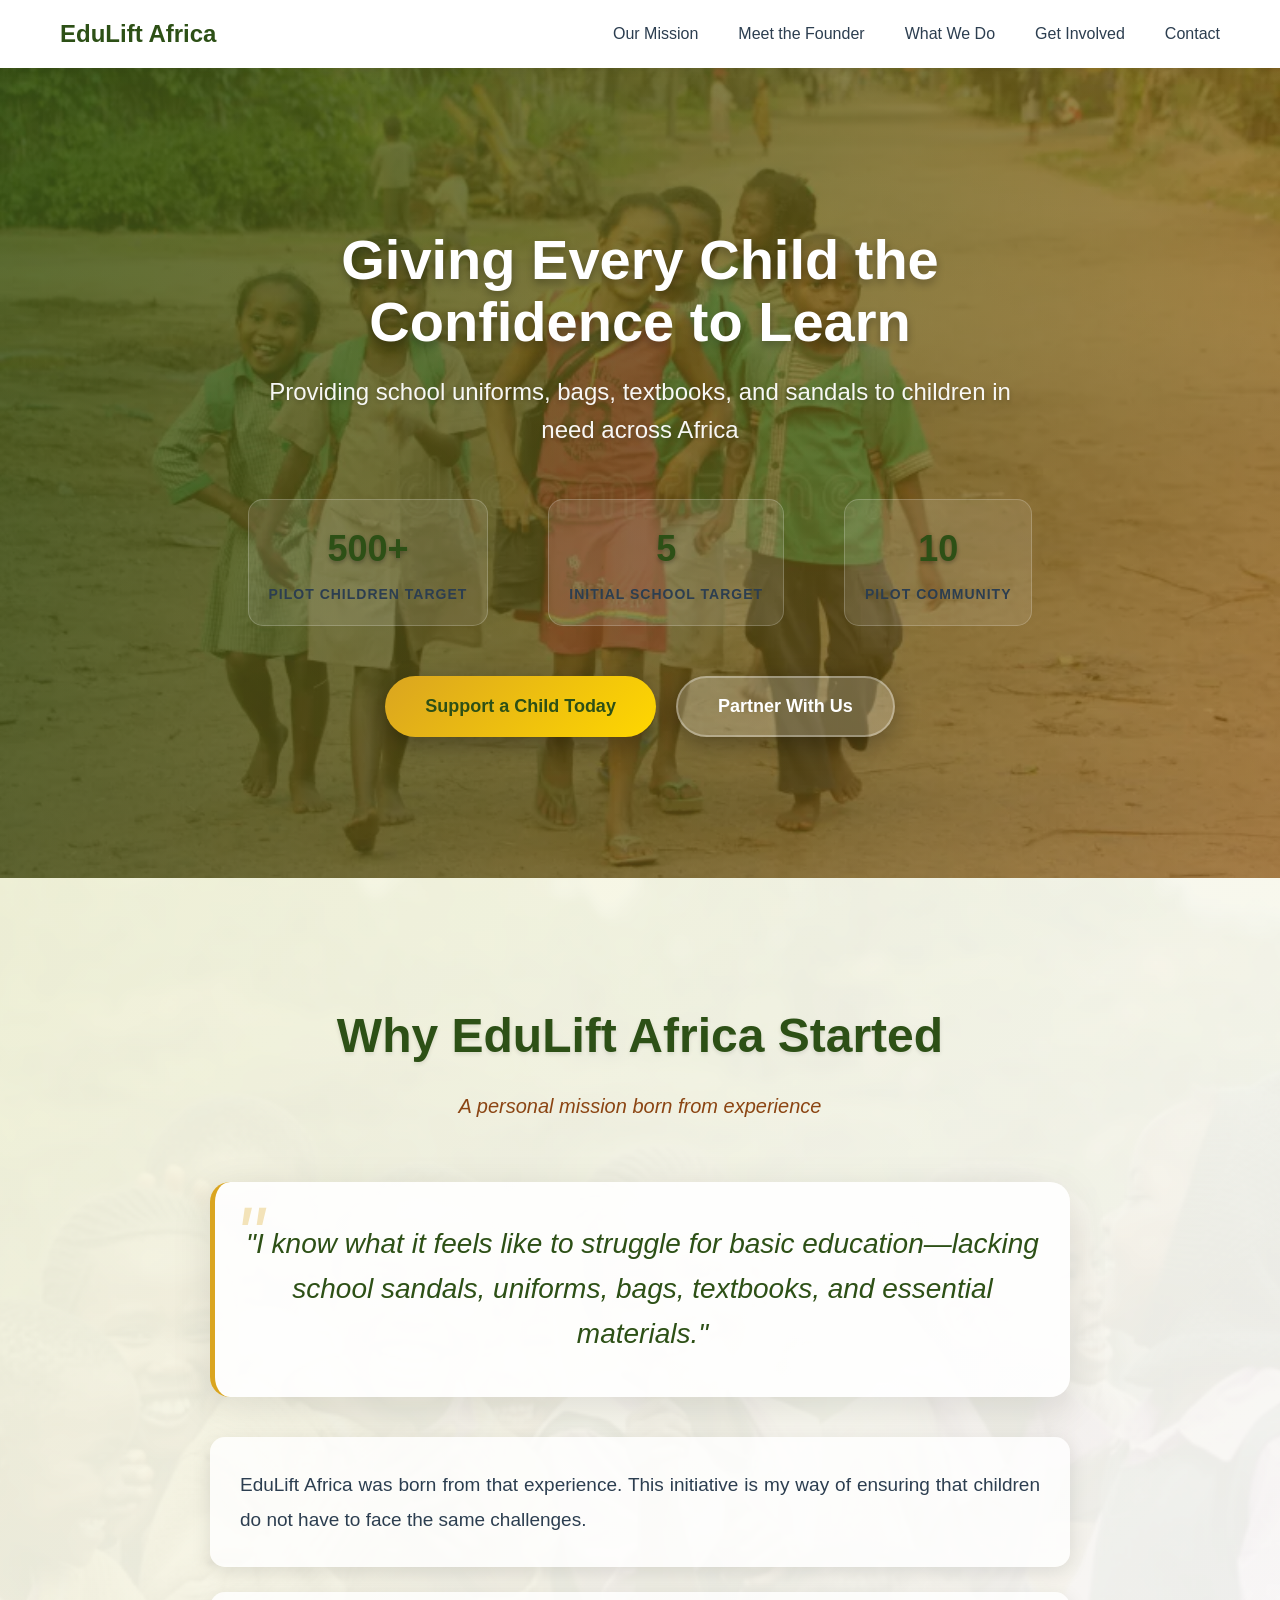
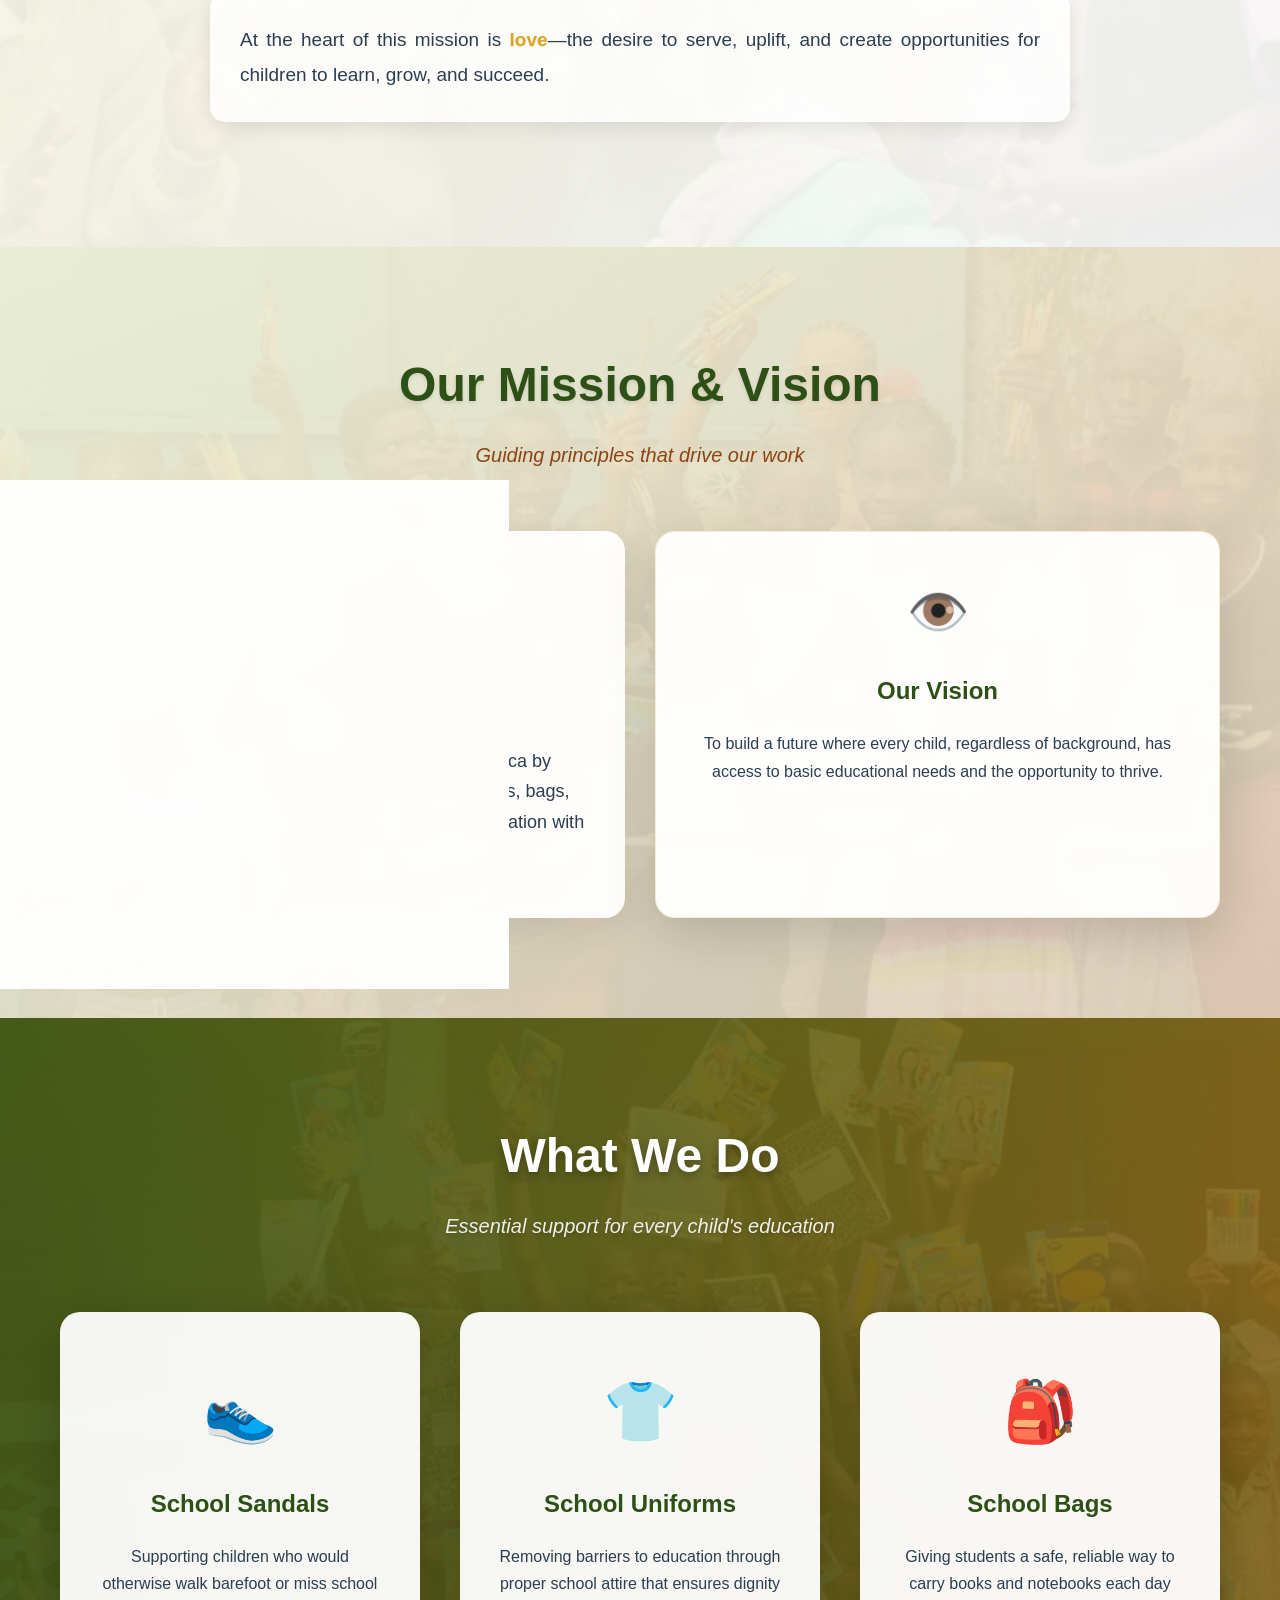
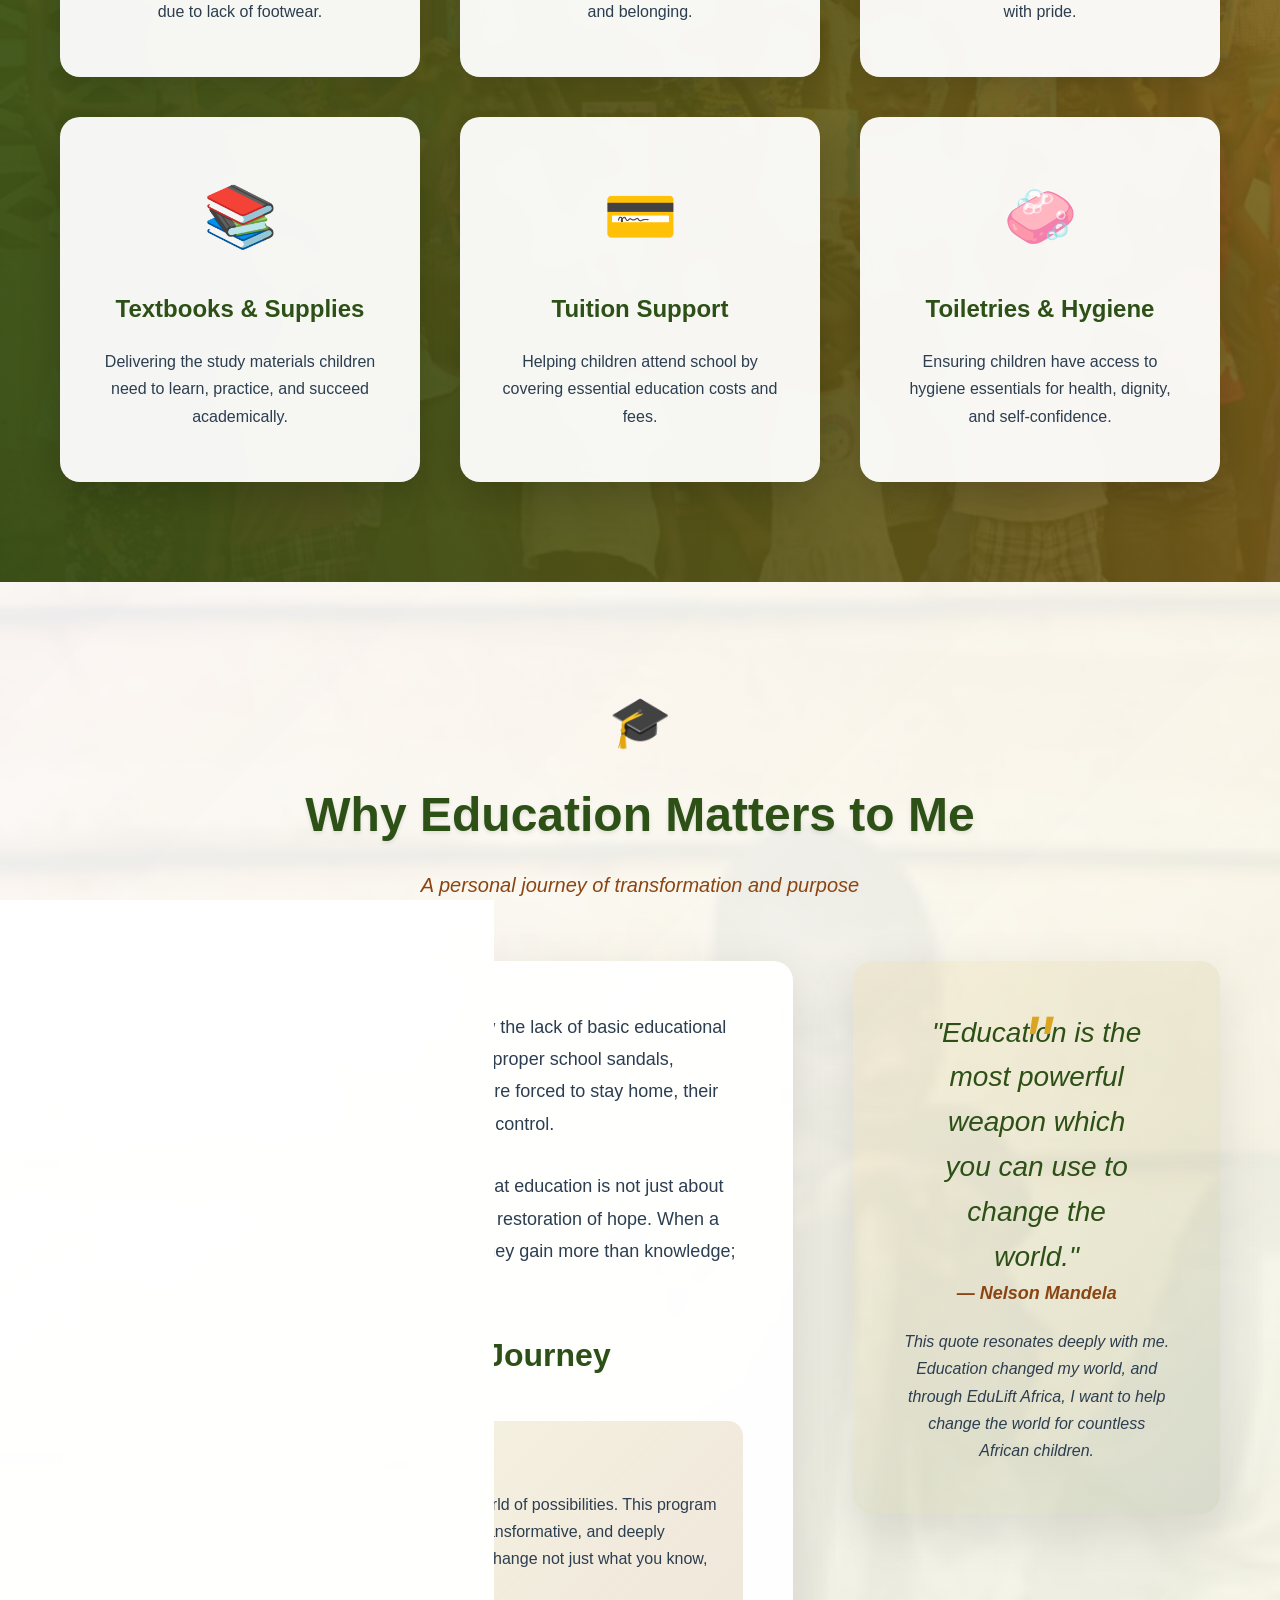
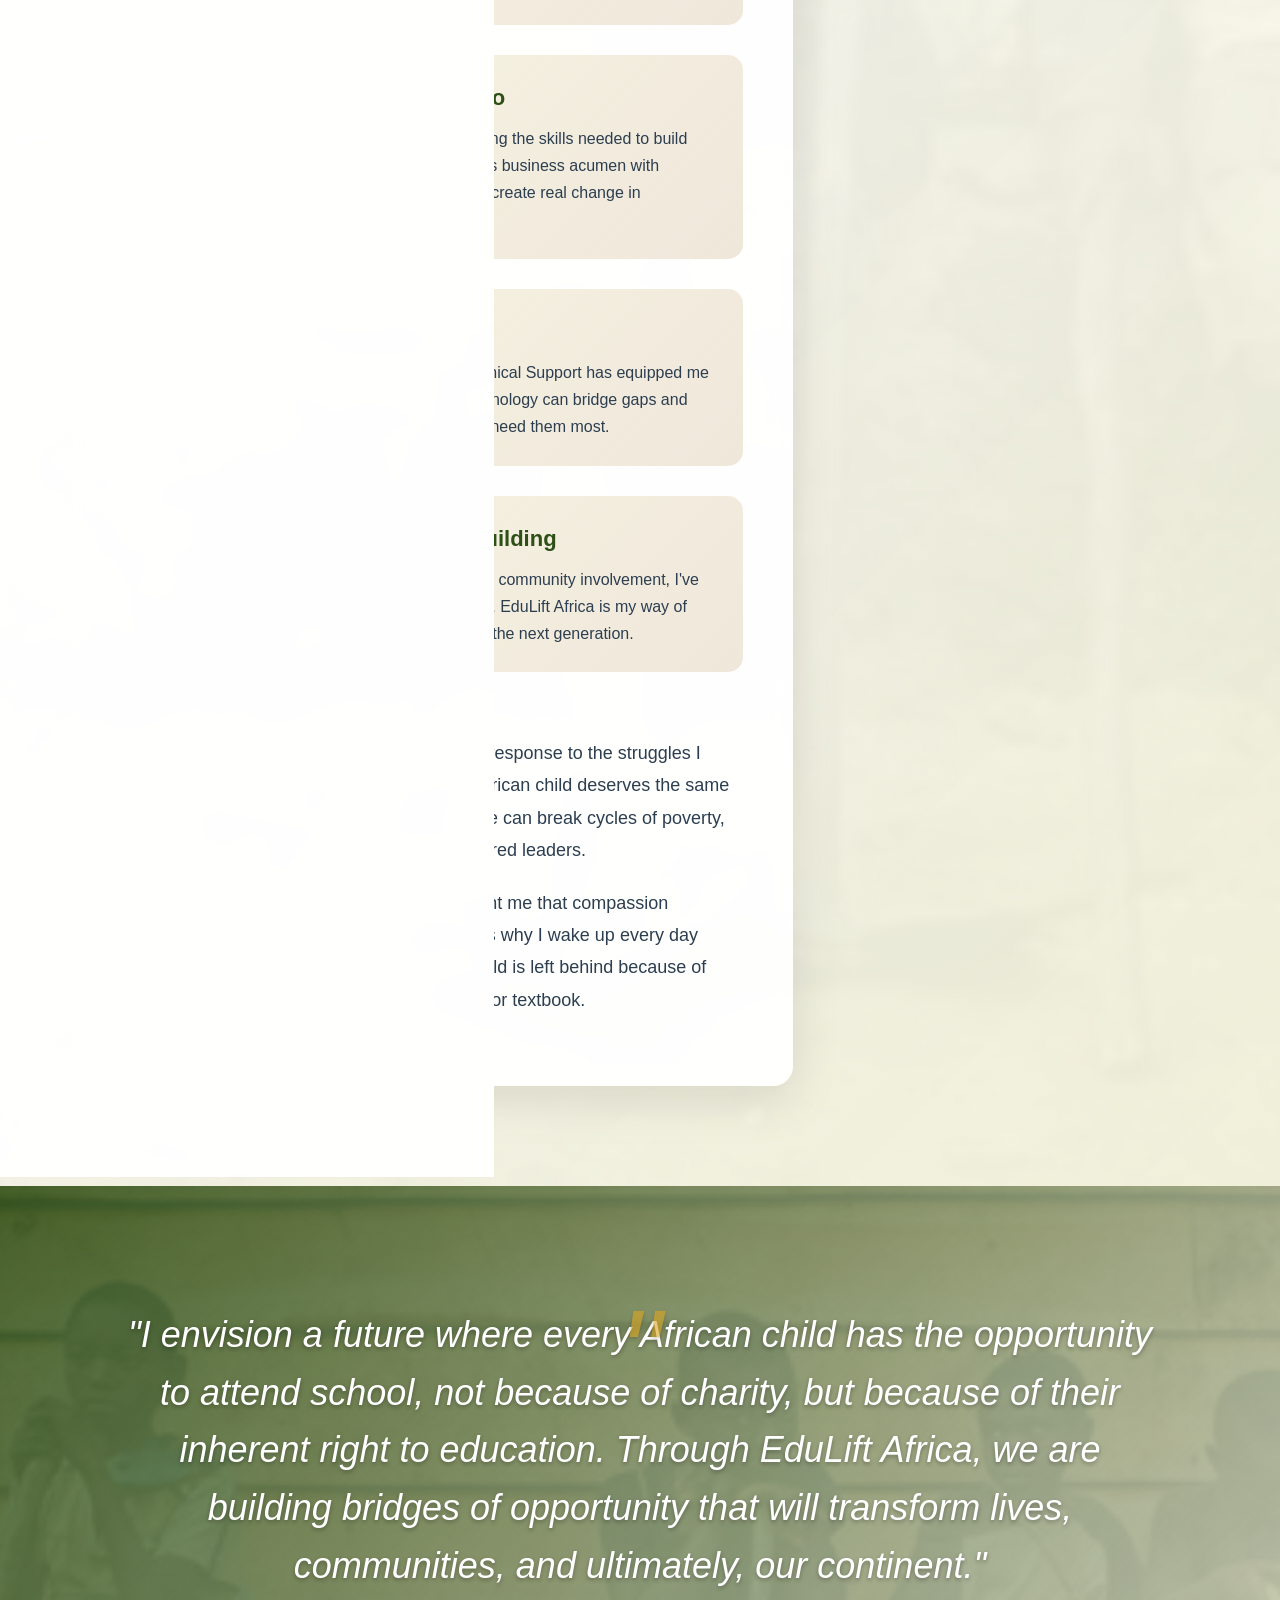
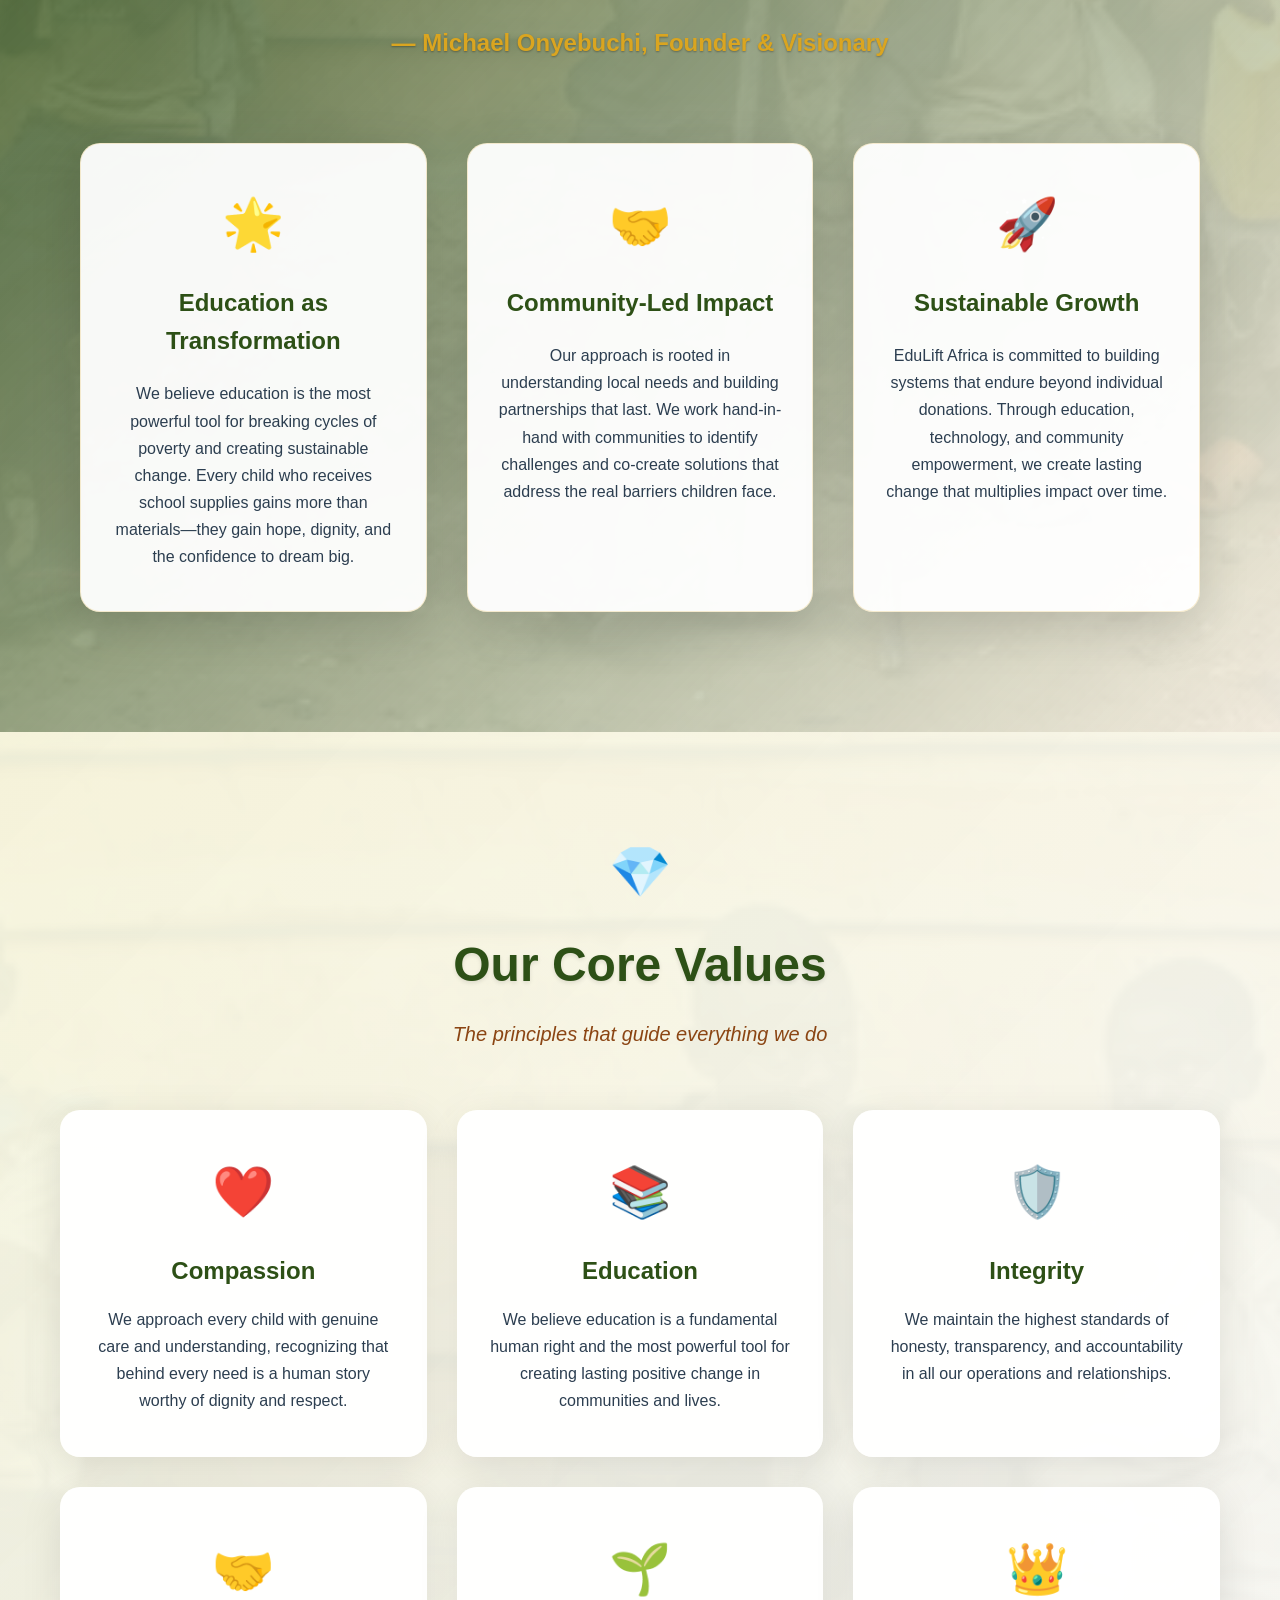
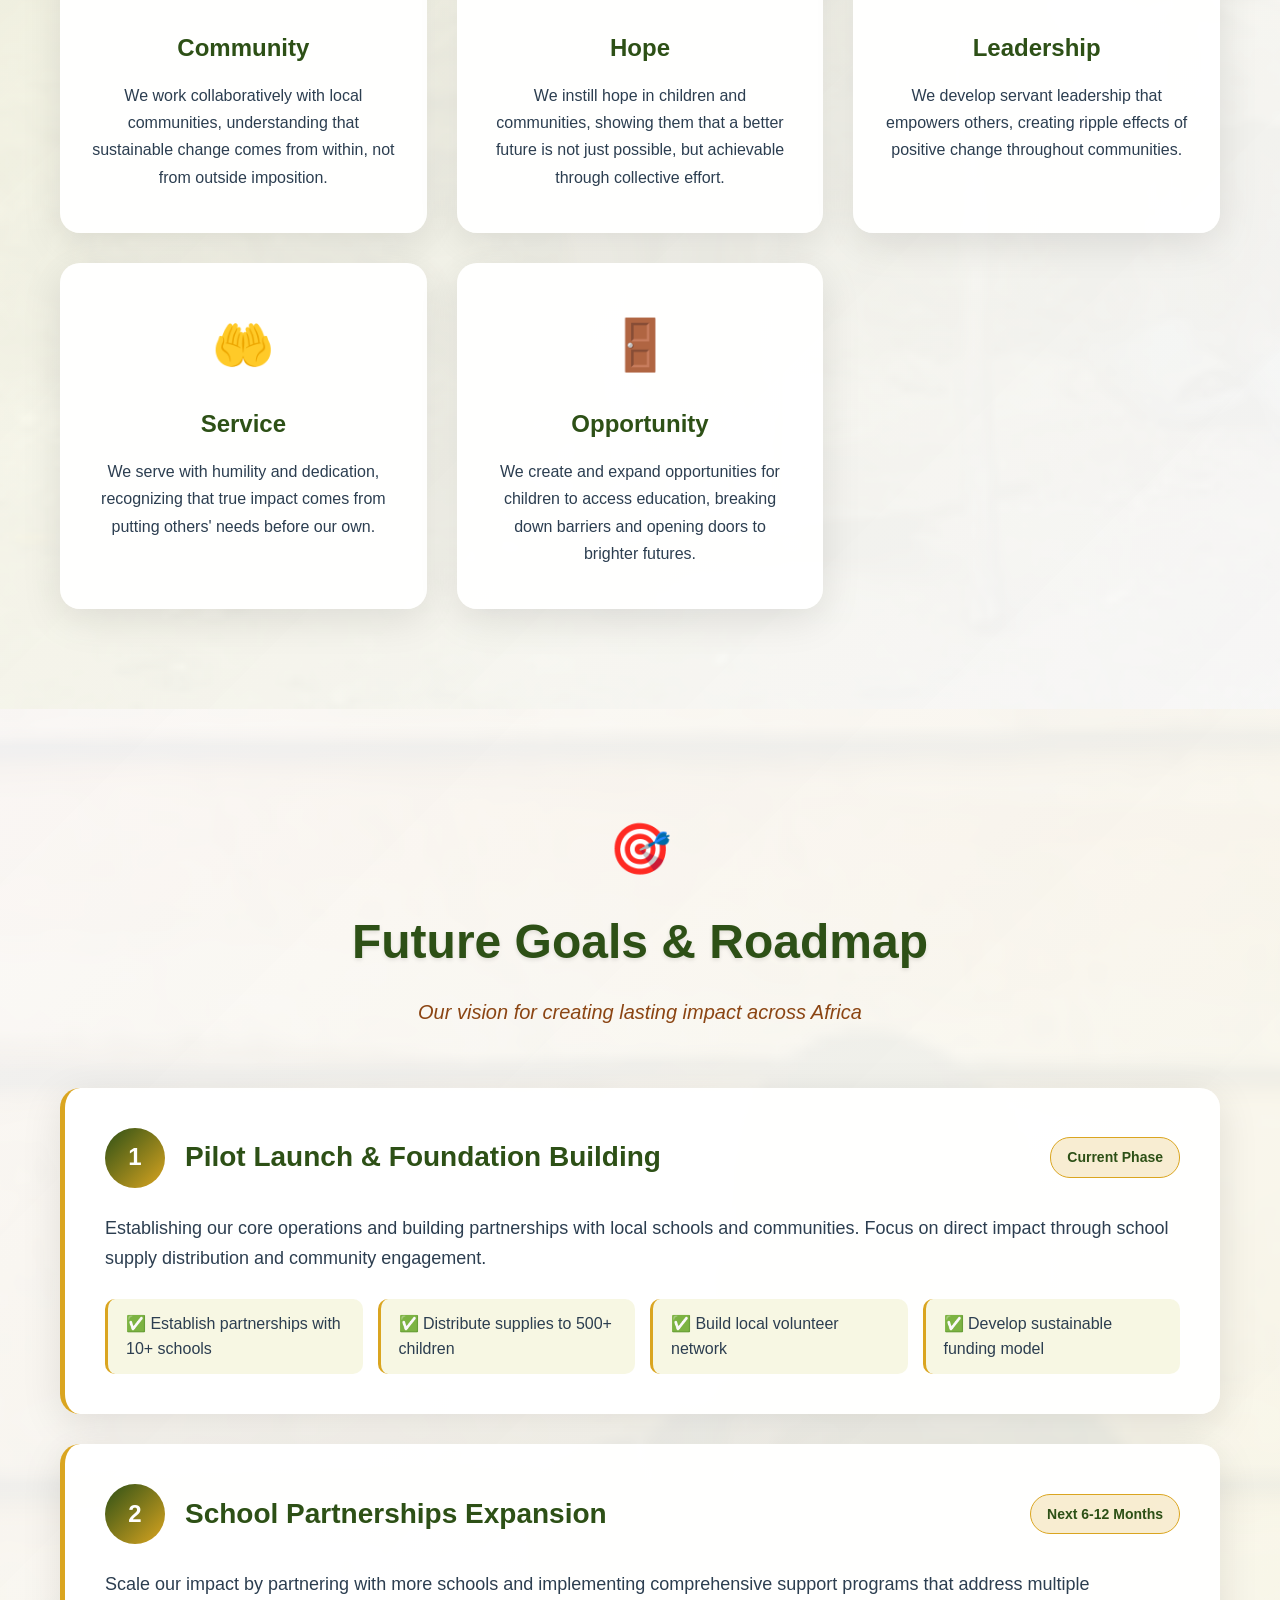
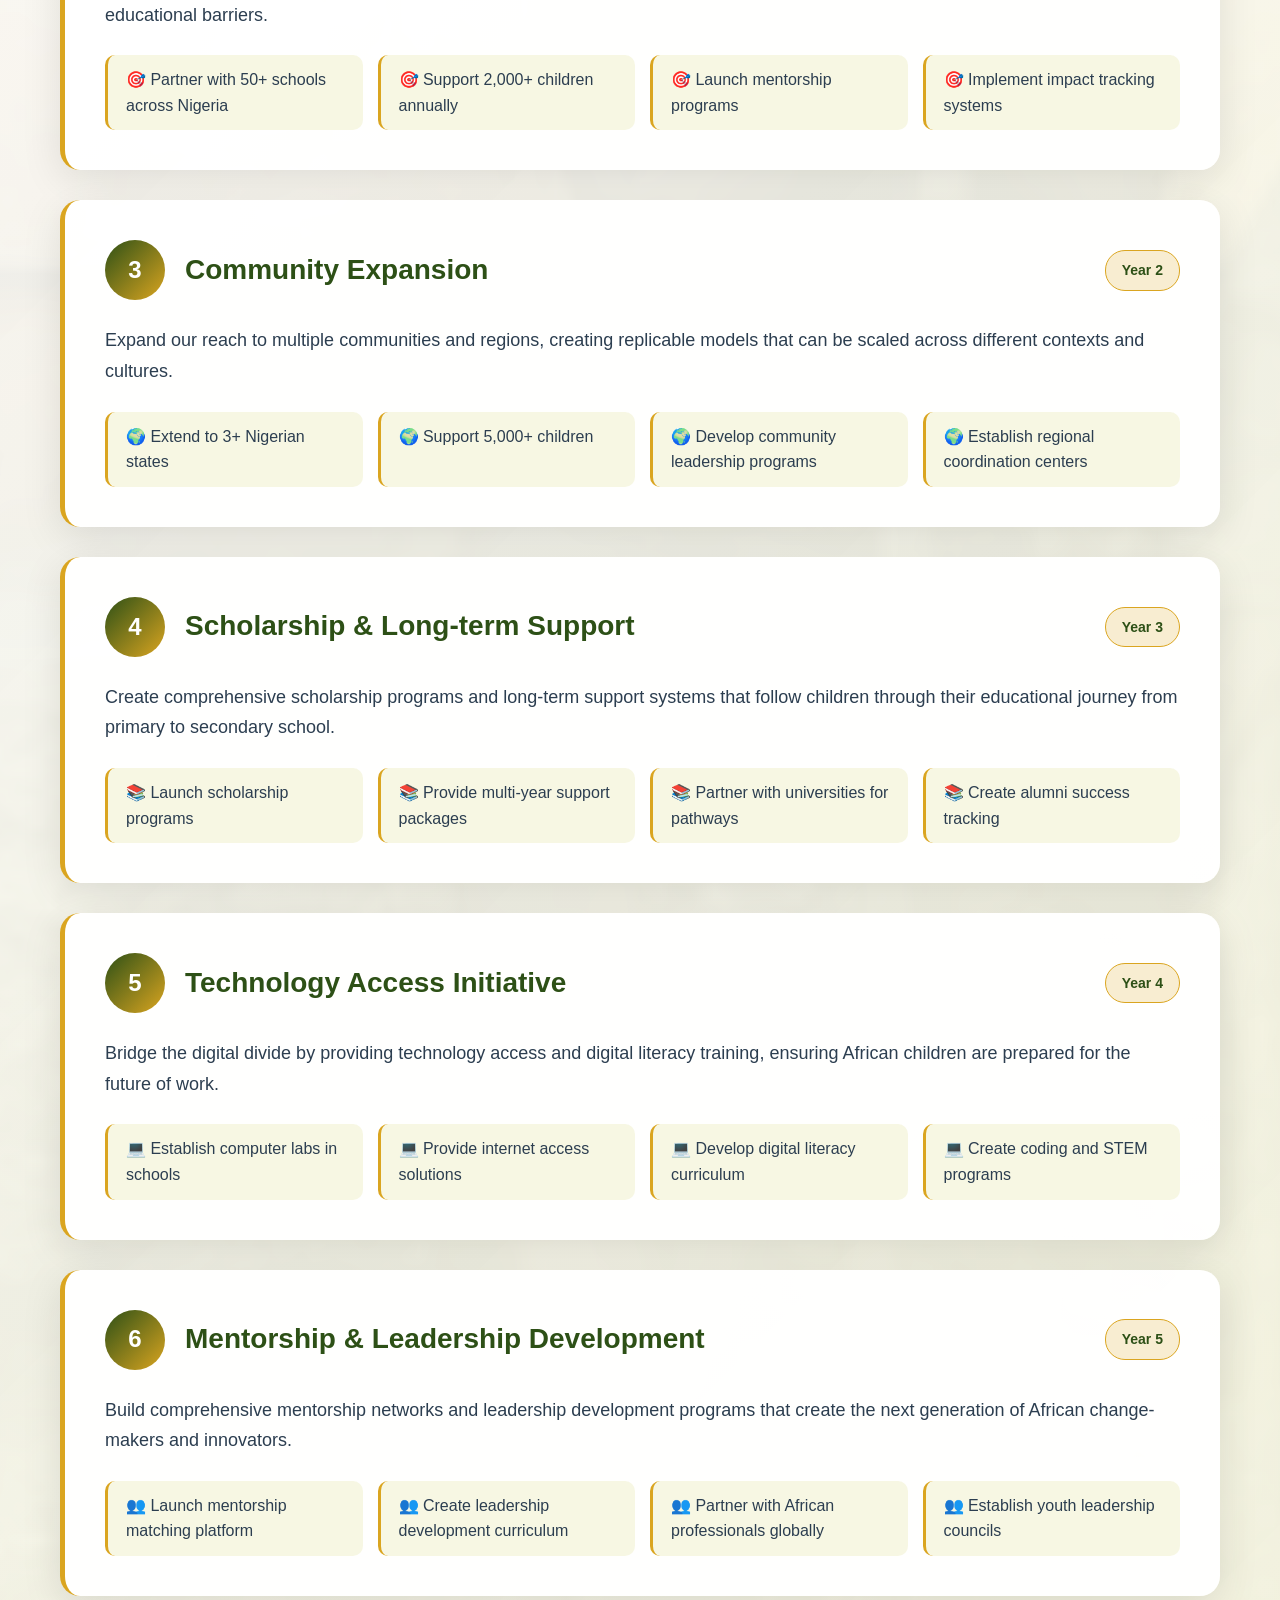
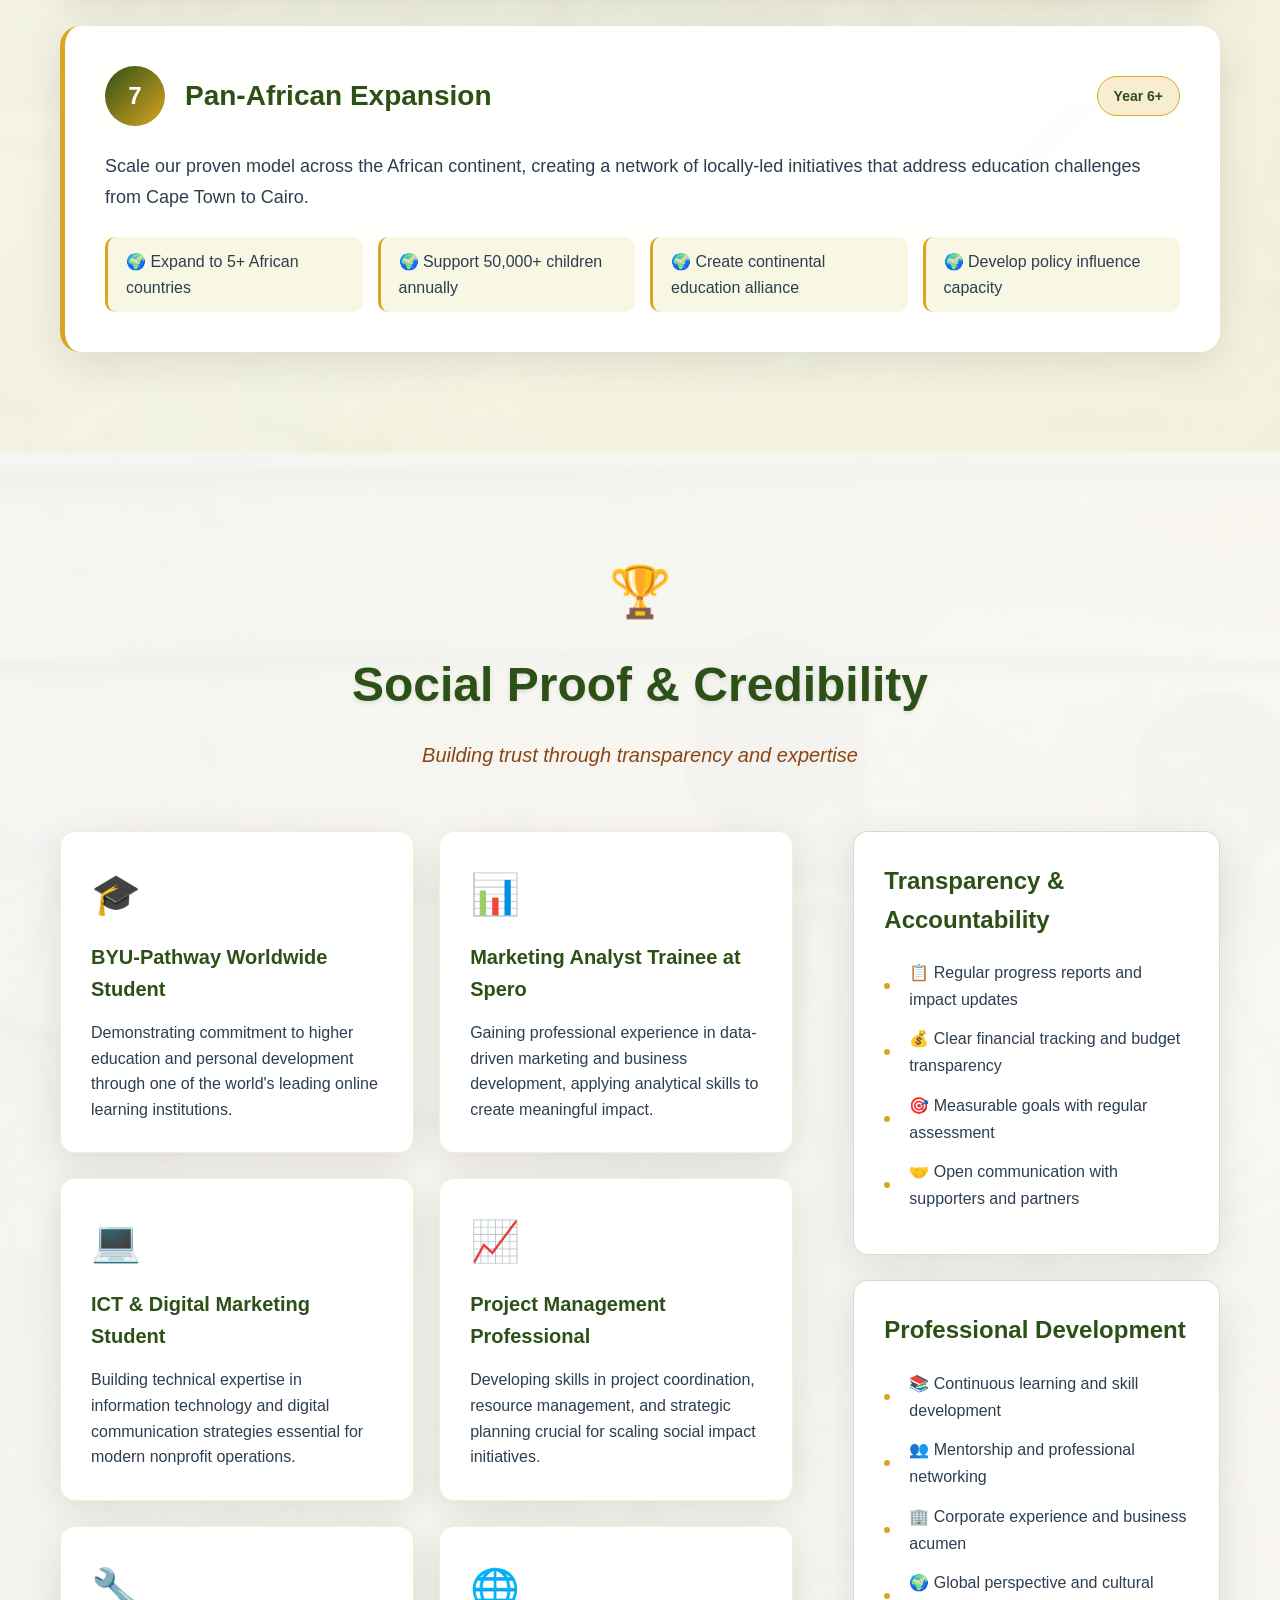
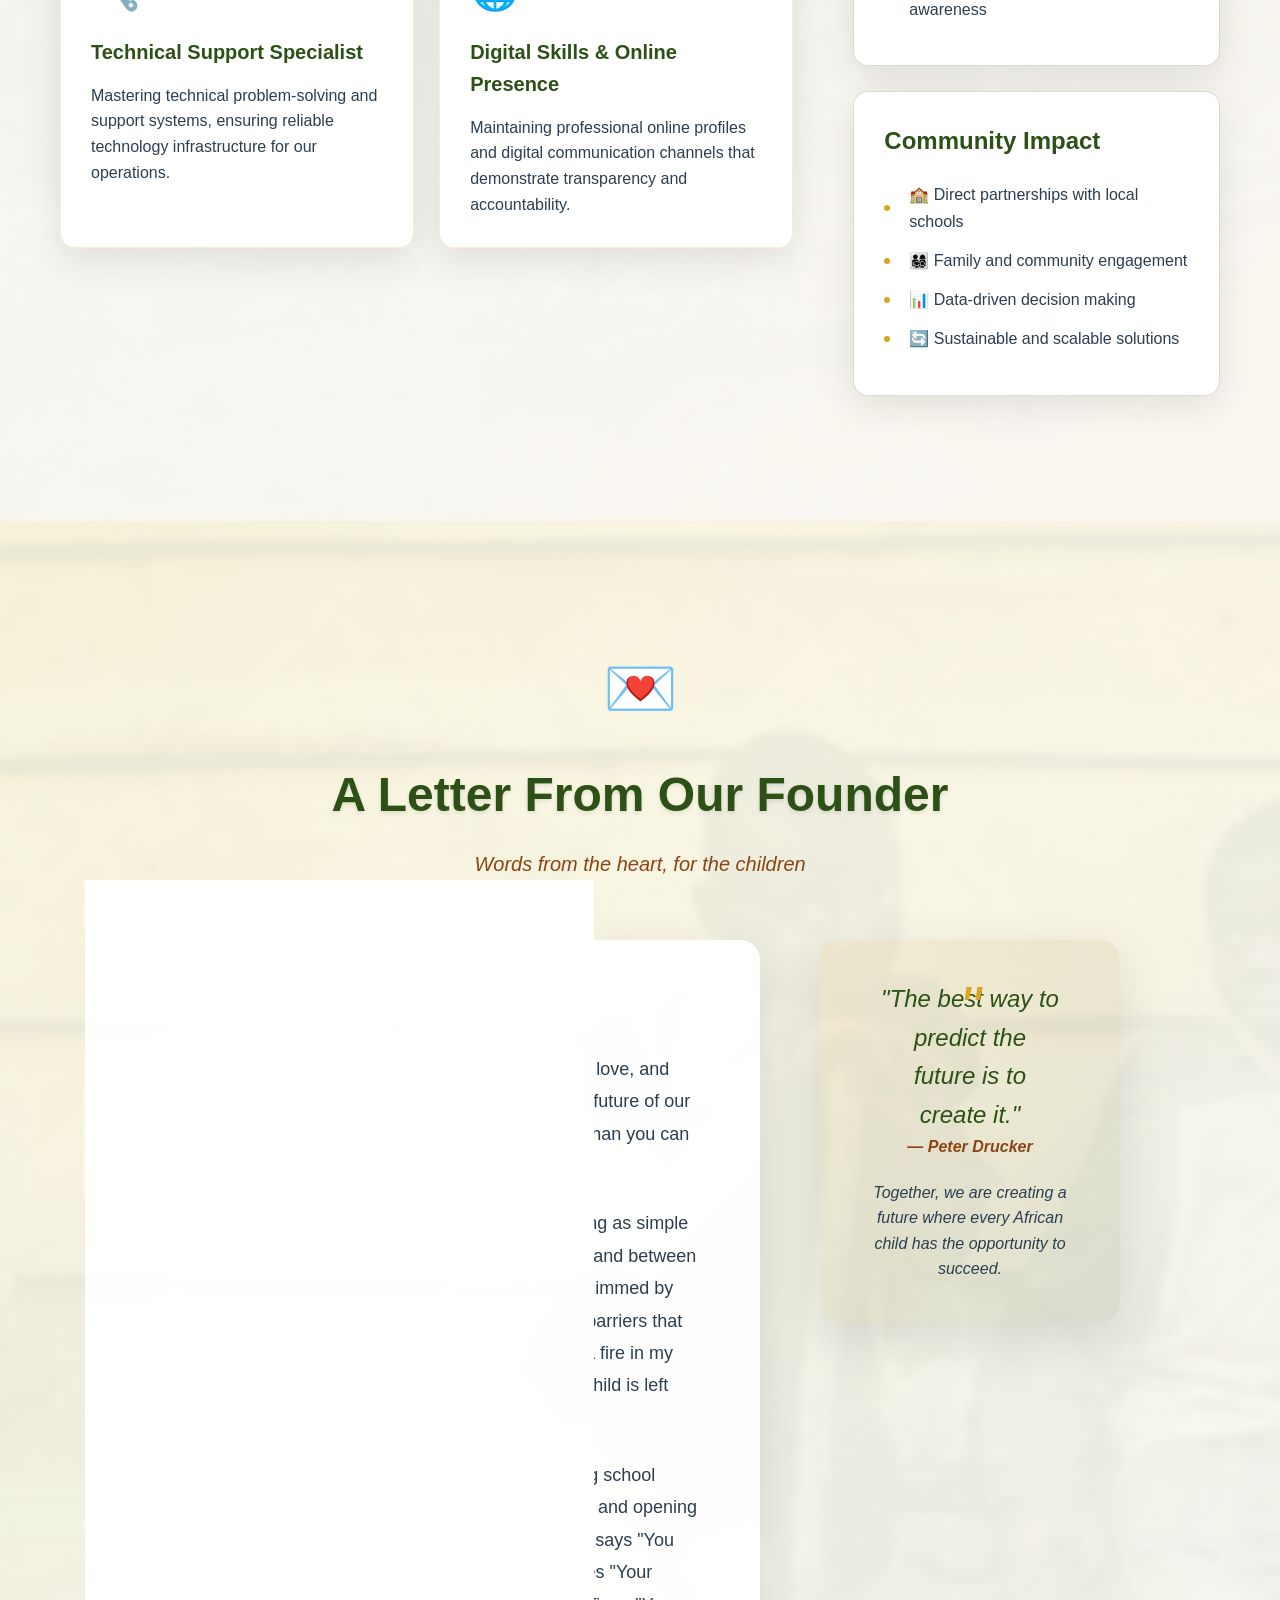
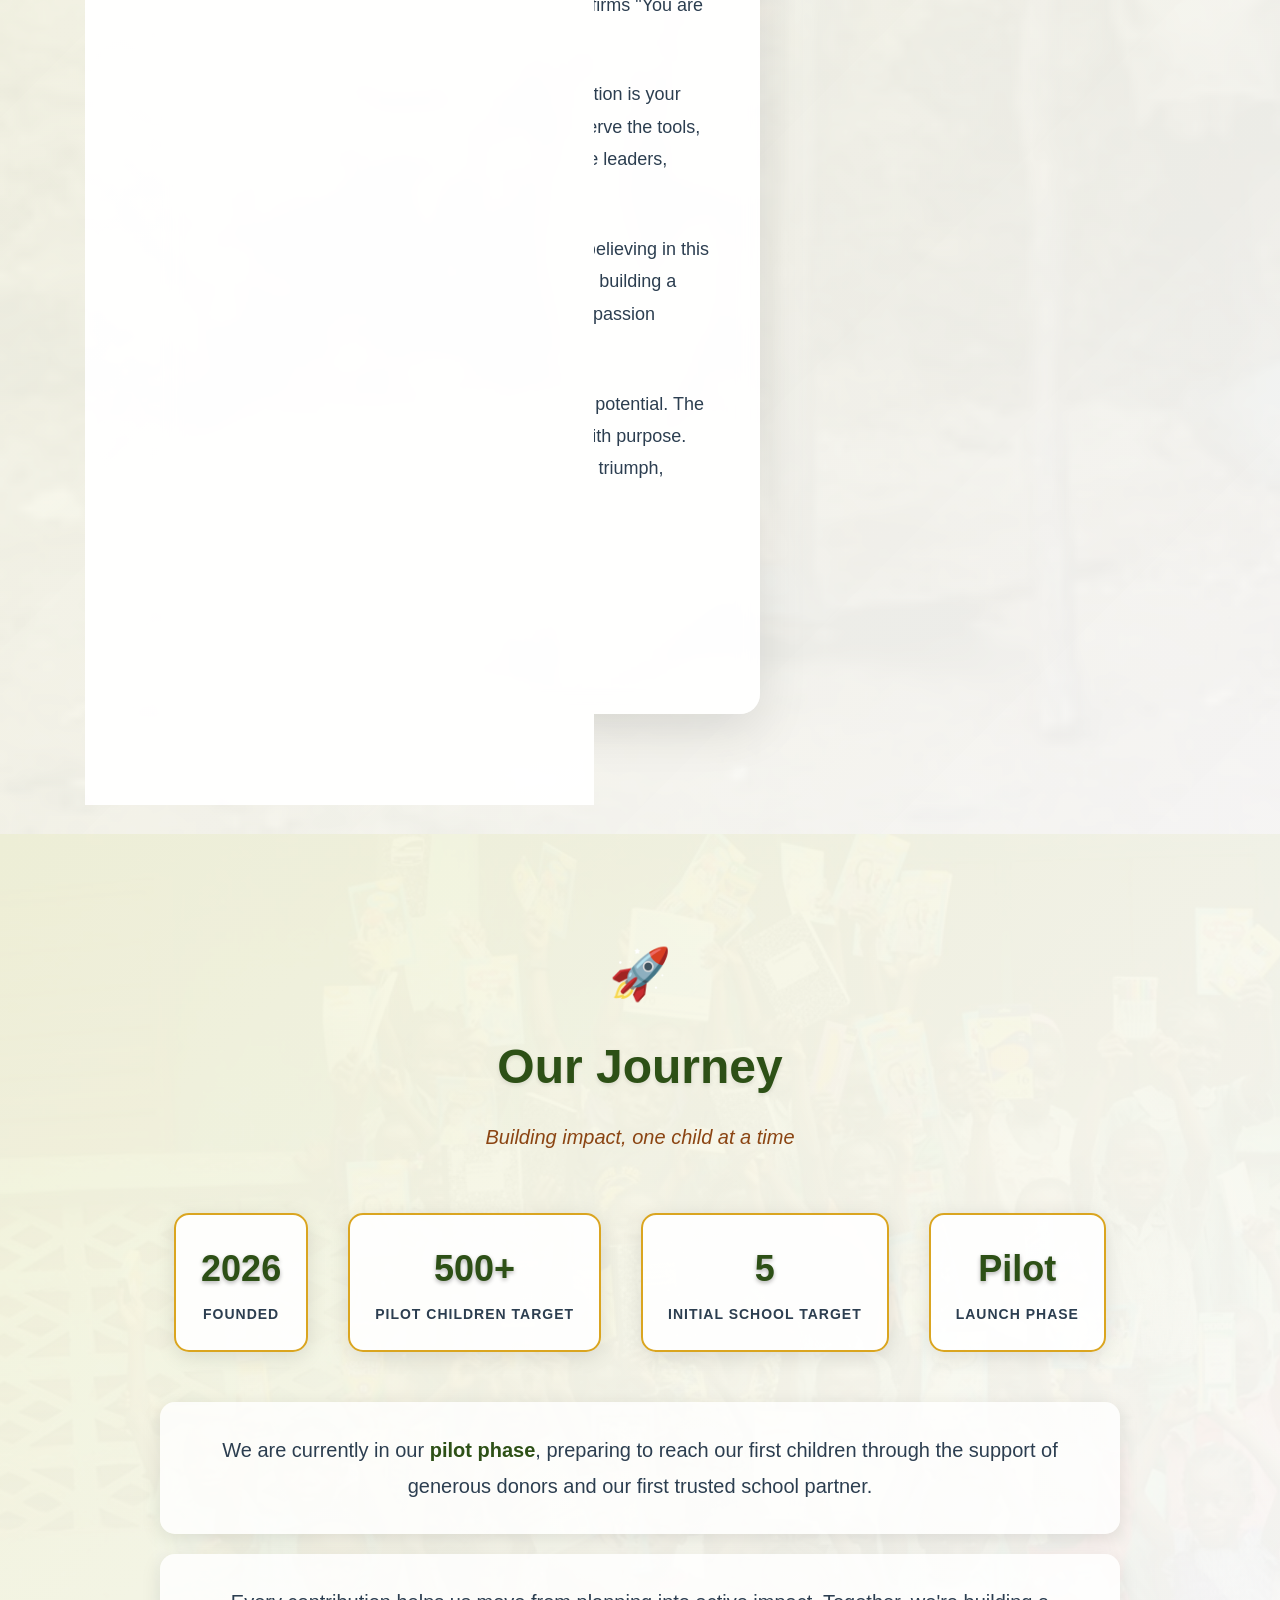
==== commit 0b0081fa: "Add comprehensive professional sections: Why Education Matters, Founder Vision Statement, Core Value" ====
--- a/index.html
+++ b/index.html
@@ -138,6 +138,400 @@
         </div>
     </section>
 
+    <!-- Why Education Matters to Me -->
+    <section class="education-matters">
+        <div class="container">
+            <div class="section-header">
+                <div class="section-icon">🎓</div>
+                <h2>Why Education Matters to Me</h2>
+                <p class="section-subtitle">A personal journey of transformation and purpose</p>
+            </div>
+            <div class="education-content">
+                <div class="education-story">
+                    <div class="story-intro">
+                        <p>Growing up in Nigeria, I witnessed firsthand how the lack of basic educational resources could limit a child's potential. Without proper school sandals, uniforms, or textbooks, many children I knew were forced to stay home, their dreams deferred by circumstances beyond their control.</p>
+                        <p>These experiences shaped my understanding that education is not just about learning—it is about dignity, confidence, and the restoration of hope. When a child has the tools they need to attend school, they gain more than knowledge; they gain belief in their own potential.</p>
+                    </div>
+                    <div class="education-journey">
+                        <h3>My Educational Journey</h3>
+                        <div class="journey-timeline">
+                            <div class="timeline-item">
+                                <div class="timeline-icon">📚</div>
+                                <div class="timeline-content">
+                                    <h4>BYU-Pathway Worldwide</h4>
+                                    <p>Through BYU-Pathway, I discovered a world of possibilities. This program taught me that education is accessible, transformative, and deeply spiritual. It showed me how learning can change not just what you know, but who you become.</p>
+                                </div>
+                            </div>
+                            <div class="timeline-item">
+                                <div class="timeline-icon">💼</div>
+                                <div class="timeline-content">
+                                    <h4>Professional Growth at Spero</h4>
+                                    <p>As a Marketing Analyst Trainee, I'm learning the skills needed to build sustainable impact. This training combines business acumen with purpose-driven work, showing me how to create real change in communities.</p>
+                                </div>
+                            </div>
+                            <div class="timeline-item">
+                                <div class="timeline-icon">🖥️</div>
+                                <div class="timeline-content">
+                                    <h4>Technology & Digital Skills</h4>
+                                    <p>Studying ICT, Digital Marketing, and Technical Support has equipped me with the tools to amplify our mission. Technology can bridge gaps and connect supporters with the children who need them most.</p>
+                                </div>
+                            </div>
+                            <div class="timeline-item">
+                                <div class="timeline-icon">👥</div>
+                                <div class="timeline-content">
+                                    <h4>Leadership & Community Building</h4>
+                                    <p>Through Project Management studies and community involvement, I've learned that true leadership serves others. EduLift Africa is my way of giving back and creating opportunities for the next generation.</p>
+                                </div>
+                            </div>
+                        </div>
+                    </div>
+                    <div class="education-purpose">
+                        <h3>The Purpose That Drives Me</h3>
+                        <p>EduLift Africa is more than an initiative—it's my response to the struggles I witnessed and overcame. I believe that every African child deserves the same opportunities I now have. Through education, we can break cycles of poverty, restore dignity, and build a continent of empowered leaders.</p>
+                        <p>My faith, education, and experiences have taught me that compassion combined with action can transform lives. This is why I wake up every day committed to this mission—to ensure that no child is left behind because of something as basic as lacking a school uniform or textbook.</p>
+                    </div>
+                </div>
+                <div class="education-quote">
+                    <blockquote>
+                        "Education is the most powerful weapon which you can use to change the world."
+                        <cite>— Nelson Mandela</cite>
+                    </blockquote>
+                    <p class="quote-reflection">This quote resonates deeply with me. Education changed my world, and through EduLift Africa, I want to help change the world for countless African children.</p>
+                </div>
+            </div>
+        </div>
+    </section>
+
+    <!-- Founder Vision Statement -->
+    <section class="vision-statement">
+        <div class="container">
+            <div class="vision-content">
+                <div class="vision-quote">
+                    <blockquote>
+                        "I envision a future where every African child has the opportunity to attend school, not because of charity, but because of their inherent right to education. Through EduLift Africa, we are building bridges of opportunity that will transform lives, communities, and ultimately, our continent."
+                    </blockquote>
+                    <cite>— Michael Onyebuchi, Founder & Visionary</cite>
+                </div>
+                <div class="vision-details">
+                    <div class="vision-card">
+                        <div class="vision-icon">🌟</div>
+                        <h3>Education as Transformation</h3>
+                        <p>We believe education is the most powerful tool for breaking cycles of poverty and creating sustainable change. Every child who receives school supplies gains more than materials—they gain hope, dignity, and the confidence to dream big.</p>
+                    </div>
+                    <div class="vision-card">
+                        <div class="vision-icon">🤝</div>
+                        <h3>Community-Led Impact</h3>
+                        <p>Our approach is rooted in understanding local needs and building partnerships that last. We work hand-in-hand with communities to identify challenges and co-create solutions that address the real barriers children face.</p>
+                    </div>
+                    <div class="vision-card">
+                        <div class="vision-icon">🚀</div>
+                        <h3>Sustainable Growth</h3>
+                        <p>EduLift Africa is committed to building systems that endure beyond individual donations. Through education, technology, and community empowerment, we create lasting change that multiplies impact over time.</p>
+                    </div>
+                </div>
+            </div>
+        </div>
+    </section>
+
+    <!-- Core Values -->
+    <section class="core-values">
+        <div class="container">
+            <div class="section-header">
+                <div class="section-icon">💎</div>
+                <h2>Our Core Values</h2>
+                <p class="section-subtitle">The principles that guide everything we do</p>
+            </div>
+            <div class="values-grid">
+                <div class="value-card">
+                    <div class="value-icon">❤️</div>
+                    <h3>Compassion</h3>
+                    <p>We approach every child with genuine care and understanding, recognizing that behind every need is a human story worthy of dignity and respect.</p>
+                </div>
+                <div class="value-card">
+                    <div class="value-icon">📚</div>
+                    <h3>Education</h3>
+                    <p>We believe education is a fundamental human right and the most powerful tool for creating lasting positive change in communities and lives.</p>
+                </div>
+                <div class="value-card">
+                    <div class="value-icon">🛡️</div>
+                    <h3>Integrity</h3>
+                    <p>We maintain the highest standards of honesty, transparency, and accountability in all our operations and relationships.</p>
+                </div>
+                <div class="value-card">
+                    <div class="value-icon">🤝</div>
+                    <h3>Community</h3>
+                    <p>We work collaboratively with local communities, understanding that sustainable change comes from within, not from outside imposition.</p>
+                </div>
+                <div class="value-card">
+                    <div class="value-icon">🌱</div>
+                    <h3>Hope</h3>
+                    <p>We instill hope in children and communities, showing them that a better future is not just possible, but achievable through collective effort.</p>
+                </div>
+                <div class="value-card">
+                    <div class="value-icon">👑</div>
+                    <h3>Leadership</h3>
+                    <p>We develop servant leadership that empowers others, creating ripple effects of positive change throughout communities.</p>
+                </div>
+                <div class="value-card">
+                    <div class="value-icon">🤲</div>
+                    <h3>Service</h3>
+                    <p>We serve with humility and dedication, recognizing that true impact comes from putting others' needs before our own.</p>
+                </div>
+                <div class="value-card">
+                    <div class="value-icon">🚪</div>
+                    <h3>Opportunity</h3>
+                    <p>We create and expand opportunities for children to access education, breaking down barriers and opening doors to brighter futures.</p>
+                </div>
+            </div>
+        </div>
+    </section>
+
+    <!-- Future Goals & Roadmap -->
+    <section class="future-goals">
+        <div class="container">
+            <div class="section-header">
+                <div class="section-icon">🎯</div>
+                <h2>Future Goals & Roadmap</h2>
+                <p class="section-subtitle">Our vision for creating lasting impact across Africa</p>
+            </div>
+            <div class="roadmap-container">
+                <div class="roadmap-phase">
+                    <div class="phase-header">
+                        <div class="phase-number">1</div>
+                        <h3>Pilot Launch & Foundation Building</h3>
+                        <div class="phase-status">Current Phase</div>
+                    </div>
+                    <div class="phase-content">
+                        <p>Establishing our core operations and building partnerships with local schools and communities. Focus on direct impact through school supply distribution and community engagement.</p>
+                        <div class="phase-goals">
+                            <div class="goal-item">✅ Establish partnerships with 10+ schools</div>
+                            <div class="goal-item">✅ Distribute supplies to 500+ children</div>
+                            <div class="goal-item">✅ Build local volunteer network</div>
+                            <div class="goal-item">✅ Develop sustainable funding model</div>
+                        </div>
+                    </div>
+                </div>
+
+                <div class="roadmap-phase">
+                    <div class="phase-header">
+                        <div class="phase-number">2</div>
+                        <h3>School Partnerships Expansion</h3>
+                        <div class="phase-status">Next 6-12 Months</div>
+                    </div>
+                    <div class="phase-content">
+                        <p>Scale our impact by partnering with more schools and implementing comprehensive support programs that address multiple educational barriers.</p>
+                        <div class="phase-goals">
+                            <div class="goal-item">🎯 Partner with 50+ schools across Nigeria</div>
+                            <div class="goal-item">🎯 Support 2,000+ children annually</div>
+                            <div class="goal-item">🎯 Launch mentorship programs</div>
+                            <div class="goal-item">🎯 Implement impact tracking systems</div>
+                        </div>
+                    </div>
+                </div>
+
+                <div class="roadmap-phase">
+                    <div class="phase-header">
+                        <div class="phase-number">3</div>
+                        <h3>Community Expansion</h3>
+                        <div class="phase-status">Year 2</div>
+                    </div>
+                    <div class="phase-content">
+                        <p>Expand our reach to multiple communities and regions, creating replicable models that can be scaled across different contexts and cultures.</p>
+                        <div class="phase-goals">
+                            <div class="goal-item">🌍 Extend to 3+ Nigerian states</div>
+                            <div class="goal-item">🌍 Support 5,000+ children</div>
+                            <div class="goal-item">🌍 Develop community leadership programs</div>
+                            <div class="goal-item">🌍 Establish regional coordination centers</div>
+                        </div>
+                    </div>
+                </div>
+
+                <div class="roadmap-phase">
+                    <div class="phase-header">
+                        <div class="phase-number">4</div>
+                        <h3>Scholarship & Long-term Support</h3>
+                        <div class="phase-status">Year 3</div>
+                    </div>
+                    <div class="phase-content">
+                        <p>Create comprehensive scholarship programs and long-term support systems that follow children through their educational journey from primary to secondary school.</p>
+                        <div class="phase-goals">
+                            <div class="goal-item">📚 Launch scholarship programs</div>
+                            <div class="goal-item">📚 Provide multi-year support packages</div>
+                            <div class="goal-item">📚 Partner with universities for pathways</div>
+                            <div class="goal-item">📚 Create alumni success tracking</div>
+                        </div>
+                    </div>
+                </div>
+
+                <div class="roadmap-phase">
+                    <div class="phase-header">
+                        <div class="phase-number">5</div>
+                        <h3>Technology Access Initiative</h3>
+                        <div class="phase-status">Year 4</div>
+                    </div>
+                    <div class="phase-content">
+                        <p>Bridge the digital divide by providing technology access and digital literacy training, ensuring African children are prepared for the future of work.</p>
+                        <div class="phase-goals">
+                            <div class="goal-item">💻 Establish computer labs in schools</div>
+                            <div class="goal-item">💻 Provide internet access solutions</div>
+                            <div class="goal-item">💻 Develop digital literacy curriculum</div>
+                            <div class="goal-item">💻 Create coding and STEM programs</div>
+                        </div>
+                    </div>
+                </div>
+
+                <div class="roadmap-phase">
+                    <div class="phase-header">
+                        <div class="phase-number">6</div>
+                        <h3>Mentorship & Leadership Development</h3>
+                        <div class="phase-status">Year 5</div>
+                    </div>
+                    <div class="phase-content">
+                        <p>Build comprehensive mentorship networks and leadership development programs that create the next generation of African change-makers and innovators.</p>
+                        <div class="phase-goals">
+                            <div class="goal-item">👥 Launch mentorship matching platform</div>
+                            <div class="goal-item">👥 Create leadership development curriculum</div>
+                            <div class="goal-item">👥 Partner with African professionals globally</div>
+                            <div class="goal-item">👥 Establish youth leadership councils</div>
+                        </div>
+                    </div>
+                </div>
+
+                <div class="roadmap-phase">
+                    <div class="phase-header">
+                        <div class="phase-number">7</div>
+                        <h3>Pan-African Expansion</h3>
+                        <div class="phase-status">Year 6+</div>
+                    </div>
+                    <div class="phase-content">
+                        <p>Scale our proven model across the African continent, creating a network of locally-led initiatives that address education challenges from Cape Town to Cairo.</p>
+                        <div class="phase-goals">
+                            <div class="goal-item">🌍 Expand to 5+ African countries</div>
+                            <div class="goal-item">🌍 Support 50,000+ children annually</div>
+                            <div class="goal-item">🌍 Create continental education alliance</div>
+                            <div class="goal-item">🌍 Develop policy influence capacity</div>
+                        </div>
+                    </div>
+                </div>
+            </div>
+        </div>
+    </section>
+
+    <!-- Social Proof & Credibility -->
+    <section class="social-proof">
+        <div class="container">
+            <div class="section-header">
+                <div class="section-icon">🏆</div>
+                <h2>Social Proof & Credibility</h2>
+                <p class="section-subtitle">Building trust through transparency and expertise</p>
+            </div>
+            <div class="credibility-content">
+                <div class="credentials-grid">
+                    <div class="credential-card">
+                        <div class="credential-icon">🎓</div>
+                        <h3>BYU-Pathway Worldwide Student</h3>
+                        <p>Demonstrating commitment to higher education and personal development through one of the world's leading online learning institutions.</p>
+                    </div>
+                    <div class="credential-card">
+                        <div class="credential-icon">📊</div>
+                        <h3>Marketing Analyst Trainee at Spero</h3>
+                        <p>Gaining professional experience in data-driven marketing and business development, applying analytical skills to create meaningful impact.</p>
+                    </div>
+                    <div class="credential-card">
+                        <div class="credential-icon">💻</div>
+                        <h3>ICT & Digital Marketing Student</h3>
+                        <p>Building technical expertise in information technology and digital communication strategies essential for modern nonprofit operations.</p>
+                    </div>
+                    <div class="credential-card">
+                        <div class="credential-icon">📈</div>
+                        <h3>Project Management Professional</h3>
+                        <p>Developing skills in project coordination, resource management, and strategic planning crucial for scaling social impact initiatives.</p>
+                    </div>
+                    <div class="credential-card">
+                        <div class="credential-icon">🔧</div>
+                        <h3>Technical Support Specialist</h3>
+                        <p>Mastering technical problem-solving and support systems, ensuring reliable technology infrastructure for our operations.</p>
+                    </div>
+                    <div class="credential-card">
+                        <div class="credential-icon">🌐</div>
+                        <h3>Digital Skills & Online Presence</h3>
+                        <p>Maintaining professional online profiles and digital communication channels that demonstrate transparency and accountability.</p>
+                    </div>
+                </div>
+                <div class="trust-indicators">
+                    <div class="trust-section">
+                        <h3>Transparency & Accountability</h3>
+                        <ul>
+                            <li>📋 Regular progress reports and impact updates</li>
+                            <li>💰 Clear financial tracking and budget transparency</li>
+                            <li>🎯 Measurable goals with regular assessment</li>
+                            <li>🤝 Open communication with supporters and partners</li>
+                        </ul>
+                    </div>
+                    <div class="trust-section">
+                        <h3>Professional Development</h3>
+                        <ul>
+                            <li>📚 Continuous learning and skill development</li>
+                            <li>👥 Mentorship and professional networking</li>
+                            <li>🏢 Corporate experience and business acumen</li>
+                            <li>🌍 Global perspective and cultural awareness</li>
+                        </ul>
+                    </div>
+                    <div class="trust-section">
+                        <h3>Community Impact</h3>
+                        <ul>
+                            <li>🏫 Direct partnerships with local schools</li>
+                            <li>👨‍👩‍👧‍👦 Family and community engagement</li>
+                            <li>📊 Data-driven decision making</li>
+                            <li>🔄 Sustainable and scalable solutions</li>
+                        </ul>
+                    </div>
+                </div>
+            </div>
+        </div>
+    </section>
+
+    <!-- Letter From Founder -->
+    <section class="founder-letter">
+        <div class="container">
+            <div class="letter-content">
+                <div class="letter-header">
+                    <div class="letter-icon">💌</div>
+                    <h2>A Letter From Our Founder</h2>
+                    <p class="letter-subtitle">Words from the heart, for the children</p>
+                </div>
+                <div class="letter-body">
+                    <div class="letter-text">
+                        <p class="greeting">Dear Precious Children of Africa,</p>
+                        
+                        <p>I write this letter to you with a heart full of hope, love, and unwavering belief in your potential. You are the future of our great continent, and your dreams matter more than you can imagine.</p>
+                        
+                        <p>Growing up, I witnessed firsthand how something as simple as lacking a school uniform or textbook could stand between a child and their education. I saw bright minds dimmed by circumstances, potential untapped because of barriers that should never exist. Those experiences ignited a fire in my soul—a commitment to ensure that no African child is left behind.</p>
+                        
+                        <p>Through EduLift Africa, we are not just providing school supplies; we are restoring dignity, igniting hope, and opening doors to possibilities. Every uniform we provide says "You belong here." Every textbook we deliver declares "Your education matters." Every meal we help fund affirms "You are worthy of care."</p>
+                        
+                        <p>But this is more than charity—it's justice. Education is your birthright, not a privilege to be earned. You deserve the tools, the environment, and the support to become the leaders, innovators, and change-makers Africa needs.</p>
+                        
+                        <p>To our supporters and partners: Thank you for believing in this vision. Your generosity is transforming lives and building a better future. Together, we are proving that compassion combined with action can change the world.</p>
+                        
+                        <p>To the children: Never doubt your worth or your potential. The same God who created the stars created you with purpose. Your story is just beginning, and it will be one of triumph, impact, and inspiration.</p>
+                        
+                        <p>With unwavering hope and love,<br>
+                        <strong>Michael Onyebuchi</strong><br>
+                        Founder & Visionary, EduLift Africa</p>
+                    </div>
+                    <div class="letter-quote">
+                        <blockquote>
+                            "The best way to predict the future is to create it."
+                            <cite>— Peter Drucker</cite>
+                        </blockquote>
+                        <p class="quote-note">Together, we are creating a future where every African child has the opportunity to succeed.</p>
+                    </div>
+                </div>
+            </div>
+        </div>
+    </section>
+
     <!-- Our Journey -->
     <section class="journey">
         <div class="container">
@@ -265,7 +659,7 @@
                 <div class="founder-grid">
                     <div class="founder-image-container">
                         <img src="assets/images/MichaelAttah.png" alt="Michael Attah - Founder of EduLift Africa">
-                        <div class="founder-badge">Founder • Education Advocate • Youth Leader</div>
+                        <div class="founder-badge">Visionary Leader • Education Reformer • Impact Entrepreneur • Technology Innovator</div>
                     </div>
                     <div class="founder-story">
                         <div class="founder-intro">
@@ -288,7 +682,7 @@
                         <div class="highlights">
                             <div class="highlight-item">BYU-Pathway Student</div>
                             <div class="highlight-item">Marketing Analyst</div>
-                            <div class="highlight-item">Project Managert</div>
+                            <div class="highlight-item">Project Manager</div>
                             <div class="highlight-item">ICT & Tech Enthusiast</div>
                             <div class="highlight-item">Youth Education Advocate</div>
                         </div>
@@ -419,9 +813,9 @@
                 </div>
                 <div class="footer-section">
                     <h4>Contact Info</h4>
-                    <p><strong>Email:</strong> <a href="mailto:immichaelattah@gmail.com">immichaelattah@gmail.com</a></p>
+                    <p><strong>Email:</strong> <a href="mailto:contact.eduliftafrica@gmail.com">contact.eduliftafrica@gmail.com</a></p>
                     <p><strong>Location:</strong> Lagos, Nigeria</p>
-                    <p><strong>Founded:</strong> 2024</p>
+                    <p><strong>Founded:</strong> 2026</p>
                 </div>
             </div>
             <div class="footer-bottom">
--- a/style.css
+++ b/style.css
@@ -1310,18 +1310,20 @@
 }
 
 .founder-header h2 {
-    font-size: 48px;
+    font-size: 52px;
     color: #2d5016;
-    margin-bottom: 10px;
-    font-weight: 700;
-    text-shadow: 0 2px 4px rgba(0, 0, 0, 0.1);
+    margin-bottom: 15px;
+    font-weight: 800;
+    text-shadow: 0 3px 6px rgba(0, 0, 0, 0.15);
+    letter-spacing: -0.5px;
 }
 
 .founder-subtitle {
-    font-size: 24px;
+    font-size: 26px;
     color: #8b4513;
     font-style: italic;
-    font-weight: 300;
+    font-weight: 400;
+    letter-spacing: 0.5px;
 }
 
 .founder-grid {
@@ -1353,16 +1355,19 @@
 
 .founder-badge {
     position: absolute;
-    top: -10px;
-    right: -10px;
+    top: -15px;
+    right: -15px;
     background: linear-gradient(135deg, #daa520, #ffd700);
     color: #2d5016;
-    padding: 10px 15px;
-    border-radius: 25px;
-    font-size: 14px;
-    font-weight: 600;
-    box-shadow: 0 5px 15px rgba(0, 0, 0, 0.2);
-    transform: rotate(5deg);
+    padding: 12px 20px;
+    border-radius: 30px;
+    font-size: 13px;
+    font-weight: 700;
+    box-shadow: 0 8px 20px rgba(0, 0, 0, 0.25);
+    transform: rotate(3deg);
+    border: 2px solid rgba(255, 255, 255, 0.8);
+    letter-spacing: 0.5px;
+    text-transform: uppercase;
 }
 
 .founder-story {
@@ -1376,48 +1381,71 @@
 }
 
 .founder-intro h3 {
-    font-size: 36px;
+    font-size: 40px;
     color: #2d5016;
-    margin-bottom: 10px;
-    font-weight: 700;
+    margin-bottom: 15px;
+    font-weight: 800;
+    letter-spacing: -0.5px;
 }
 
 .founder-role {
-    font-size: 18px;
+    font-size: 20px;
     color: #daa520;
-    font-weight: 600;
-    margin-bottom: 10px;
+    font-weight: 700;
+    margin-bottom: 12px;
+    letter-spacing: 0.5px;
 }
 
 .founder-location {
-    font-size: 16px;
+    font-size: 17px;
     color: #8b4513;
-    margin-bottom: 30px;
+    margin-bottom: 35px;
+    font-weight: 500;
 }
 
 .story-content p {
-    font-size: 18px;
-    line-height: 1.8;
+    font-size: 19px;
+    line-height: 1.85;
+    color: #2c3e50;
+    margin-bottom: 25px;
+    text-align: justify;
+    hyphens: auto;
+}
     color: #333;
     margin-bottom: 20px;
 }
 
 .quote-card {
     background: linear-gradient(135deg, #f5f5dc, #e6d7c3);
-    padding: 30px;
-    border-radius: 15px;
-    margin: 40px 0;
-    border-left: 5px solid #daa520;
-    box-shadow: 0 5px 20px rgba(0, 0, 0, 0.1);
+    padding: 35px;
+    border-radius: 18px;
+    margin: 45px 0;
+    border-left: 6px solid #daa520;
+    box-shadow: 0 8px 25px rgba(0, 0, 0, 0.12);
+    position: relative;
+    overflow: hidden;
+}
+
+.quote-card::before {
+    content: '';
+    position: absolute;
+    top: 0;
+    left: 0;
+    right: 0;
+    bottom: 0;
+    background: linear-gradient(45deg, transparent 30%, rgba(218, 165, 32, 0.05) 50%, transparent 70%);
+    pointer-events: none;
 }
 
 .quote-card blockquote {
-    font-size: 24px;
+    font-size: 26px;
     font-style: italic;
     color: #2d5016;
     line-height: 1.6;
     margin: 0;
     position: relative;
+    z-index: 1;
+    font-weight: 500;
 }
 
 .quote-card blockquote:before {
@@ -1432,23 +1460,28 @@
 .highlights {
     display: flex;
     flex-wrap: wrap;
-    gap: 15px;
-    margin: 40px 0;
+    gap: 18px;
+    margin: 45px 0;
 }
 
 .highlight-item {
-    background: #2d5016;
+    background: linear-gradient(135deg, #2d5016, #3d6b1f);
     color: #fff;
-    padding: 10px 20px;
-    border-radius: 25px;
-    font-size: 14px;
-    font-weight: 600;
-    box-shadow: 0 3px 10px rgba(0, 0, 0, 0.2);
-    transition: transform 0.2s ease;
+    padding: 12px 22px;
+    border-radius: 30px;
+    font-size: 15px;
+    font-weight: 700;
+    box-shadow: 0 4px 15px rgba(0, 0, 0, 0.25);
+    transition: all 0.3s ease;
+    letter-spacing: 0.5px;
+    text-transform: uppercase;
+    border: 1px solid rgba(218, 165, 32, 0.3);
 }
 
 .highlight-item:hover {
-    transform: translateY(-2px);
+    transform: translateY(-3px) scale(1.05);
+    box-shadow: 0 8px 25px rgba(0, 0, 0, 0.35);
+    background: linear-gradient(135deg, #3d6b1f, #2d5016);
 }
 
 .cta-section {
@@ -1457,37 +1490,42 @@
 }
 
 .cta-section h4 {
-    font-size: 28px;
+    font-size: 32px;
     color: #2d5016;
-    margin-bottom: 15px;
-    font-weight: 700;
+    margin-bottom: 18px;
+    font-weight: 800;
+    letter-spacing: -0.5px;
 }
 
 .cta-section p {
-    font-size: 18px;
+    font-size: 20px;
     color: #333;
-    margin-bottom: 30px;
-    line-height: 1.6;
+    margin-bottom: 35px;
+    line-height: 1.7;
+    font-weight: 500;
 }
 
 .cta-buttons {
     display: flex;
-    gap: 20px;
+    gap: 25px;
     justify-content: center;
 }
 
 .cta-buttons .btn {
-    padding: 15px 30px;
-    font-size: 16px;
-    font-weight: 600;
-    border-radius: 30px;
+    padding: 18px 35px;
+    font-size: 17px;
+    font-weight: 700;
+    border-radius: 35px;
     transition: all 0.3s ease;
-    box-shadow: 0 5px 15px rgba(0, 0, 0, 0.2);
+    box-shadow: 0 6px 20px rgba(0, 0, 0, 0.25);
+    letter-spacing: 0.5px;
+    text-transform: uppercase;
+    border: 2px solid transparent;
 }
 
 .cta-buttons .btn:hover {
-    transform: translateY(-3px);
-    box-shadow: 0 8px 25px rgba(0, 0, 0, 0.3);
+    transform: translateY(-4px);
+    box-shadow: 0 10px 30px rgba(0, 0, 0, 0.35);
 }
 
 @media (max-width: 768px) {
@@ -1541,6 +1579,1194 @@
     .cta-buttons .btn {
         width: 100%;
         max-width: 300px;
+    }
+}
+
+/* ==================== EDUCATION MATTERS SECTION ==================== */
+.education-matters {
+    padding: 100px 0;
+    background: linear-gradient(135deg, rgba(250, 250, 250, 0.95) 0%, rgba(245, 245, 220, 0.9) 100%);
+    position: relative;
+    overflow: hidden;
+}
+
+.education-matters::before {
+    content: '';
+    position: absolute;
+    top: 0;
+    left: 0;
+    right: 0;
+    bottom: 0;
+    background: url('assets/images/theyshouldbeinschool.avif') center/cover no-repeat;
+    opacity: 0.05;
+    z-index: 0;
+}
+
+.education-matters .container {
+    position: relative;
+    z-index: 1;
+}
+
+.education-matters .section-header {
+    text-align: center;
+    margin-bottom: 60px;
+    opacity: 0;
+    animation: fadeInUp 0.8s ease-out 0.2s forwards;
+}
+
+.education-matters .section-icon {
+    font-size: 50px;
+    margin-bottom: 15px;
+    display: block;
+}
+
+.education-matters h2 {
+    font-size: 48px;
+    margin-bottom: 15px;
+    color: var(--primary-color);
+    font-weight: 700;
+    text-shadow: 0 2px 4px rgba(0, 0, 0, 0.1);
+}
+
+.education-matters .section-subtitle {
+    font-size: 20px;
+    color: var(--accent-color);
+    font-style: italic;
+    font-weight: 300;
+}
+
+.education-content {
+    display: grid;
+    grid-template-columns: 2fr 1fr;
+    gap: 60px;
+    align-items: start;
+}
+
+.education-story {
+    background: rgba(255, 255, 255, 0.95);
+    padding: 50px;
+    border-radius: 20px;
+    box-shadow: 0 15px 50px rgba(0, 0, 0, 0.1);
+    backdrop-filter: blur(10px);
+    opacity: 0;
+    animation: fadeInUp 0.8s ease-out 0.4s forwards;
+}
+
+.story-intro p {
+    font-size: 18px;
+    line-height: 1.8;
+    color: var(--text-dark);
+    margin-bottom: 30px;
+}
+
+.education-journey h3 {
+    font-size: 32px;
+    color: var(--primary-color);
+    margin-bottom: 40px;
+    font-weight: 700;
+    text-align: center;
+}
+
+.journey-timeline {
+    display: flex;
+    flex-direction: column;
+    gap: 30px;
+}
+
+.timeline-item {
+    display: flex;
+    align-items: flex-start;
+    gap: 20px;
+    padding: 25px;
+    background: linear-gradient(135deg, rgba(245, 245, 220, 0.8) 0%, rgba(230, 215, 195, 0.6) 100%);
+    border-radius: 15px;
+    border-left: 4px solid var(--secondary-color);
+    transition: transform 0.3s ease, box-shadow 0.3s ease;
+}
+
+.timeline-item:hover {
+    transform: translateX(10px);
+    box-shadow: 0 10px 30px rgba(0, 0, 0, 0.15);
+}
+
+.timeline-icon {
+    font-size: 30px;
+    flex-shrink: 0;
+    margin-top: 5px;
+}
+
+.timeline-content h4 {
+    font-size: 22px;
+    color: var(--primary-color);
+    margin-bottom: 10px;
+    font-weight: 600;
+}
+
+.timeline-content p {
+    font-size: 16px;
+    line-height: 1.7;
+    color: var(--text-dark);
+}
+
+.education-purpose h3 {
+    font-size: 28px;
+    color: var(--primary-color);
+    margin-bottom: 20px;
+    font-weight: 700;
+}
+
+.education-purpose p {
+    font-size: 18px;
+    line-height: 1.8;
+    color: var(--text-dark);
+    margin-bottom: 20px;
+}
+
+.education-quote {
+    background: linear-gradient(135deg, rgba(218, 165, 32, 0.1) 0%, rgba(45, 80, 22, 0.1) 100%);
+    padding: 50px;
+    border-radius: 20px;
+    text-align: center;
+    box-shadow: 0 15px 50px rgba(0, 0, 0, 0.1);
+    opacity: 0;
+    animation: fadeInUp 0.8s ease-out 0.6s forwards;
+}
+
+.education-quote blockquote {
+    font-size: 28px;
+    font-style: italic;
+    color: var(--primary-color);
+    line-height: 1.6;
+    margin: 0 0 20px 0;
+    position: relative;
+    padding: 0 20px;
+}
+
+.education-quote blockquote:before {
+    content: '"';
+    font-size: 80px;
+    color: var(--secondary-color);
+    position: absolute;
+    top: -30px;
+    left: 50%;
+    transform: translateX(-50%);
+}
+
+.education-quote cite {
+    font-size: 18px;
+    color: var(--accent-color);
+    font-weight: 600;
+    display: block;
+    margin-bottom: 20px;
+}
+
+.quote-reflection {
+    font-size: 16px;
+    line-height: 1.7;
+    color: var(--text-dark);
+    font-style: italic;
+}
+
+@media (max-width: 768px) {
+    .education-matters {
+        padding: 50px 0;
+    }
+    
+    .education-matters .section-header {
+        margin-bottom: 40px;
+    }
+    
+    .education-matters h2 {
+        font-size: 36px;
+    }
+    
+    .education-matters .section-subtitle {
+        font-size: 18px;
+    }
+    
+    .education-content {
+        grid-template-columns: 1fr;
+        gap: 40px;
+    }
+    
+    .education-story {
+        padding: 30px 20px;
+    }
+    
+    .story-intro p {
+        font-size: 16px;
+    }
+    
+    .education-journey h3 {
+        font-size: 28px;
+    }
+    
+    .timeline-item {
+        flex-direction: column;
+        text-align: center;
+        padding: 20px;
+    }
+    
+    .timeline-icon {
+        margin-bottom: 10px;
+    }
+    
+    .timeline-content h4 {
+        font-size: 20px;
+    }
+    
+    .timeline-content p {
+        font-size: 15px;
+    }
+    
+    .education-purpose h3 {
+        font-size: 24px;
+    }
+    
+    .education-purpose p {
+        font-size: 16px;
+    }
+    
+    .education-quote {
+        padding: 30px 20px;
+    }
+    
+    .education-quote blockquote {
+        font-size: 24px;
+    }
+    
+    .education-quote cite {
+        font-size: 16px;
+    }
+    
+    .quote-reflection {
+        font-size: 15px;
+    }
+}
+
+/* ==================== VISION STATEMENT SECTION ==================== */
+.vision-statement {
+    padding: 120px 0;
+    background: linear-gradient(135deg, rgba(45, 80, 22, 0.95) 0%, rgba(218, 165, 32, 0.1) 100%);
+    position: relative;
+    overflow: hidden;
+}
+
+.vision-statement::before {
+    content: '';
+    position: absolute;
+    top: 0;
+    left: 0;
+    right: 0;
+    bottom: 0;
+    background: url('assets/images/theyshouldbeinschool.avif') center/cover no-repeat;
+    opacity: 0.08;
+    z-index: 0;
+}
+
+.vision-content {
+    position: relative;
+    z-index: 1;
+    max-width: 1200px;
+    margin: 0 auto;
+    padding: 0 20px;
+}
+
+.vision-quote {
+    text-align: center;
+    margin-bottom: 80px;
+    opacity: 0;
+    animation: fadeInUp 0.8s ease-out 0.2s forwards;
+}
+
+.vision-quote blockquote {
+    font-size: 36px;
+    font-style: italic;
+    color: #ffffff;
+    line-height: 1.6;
+    margin: 0 0 30px 0;
+    position: relative;
+    padding: 0 40px;
+    text-shadow: 0 2px 4px rgba(0, 0, 0, 0.3);
+}
+
+.vision-quote blockquote:before {
+    content: '"';
+    font-size: 120px;
+    color: #daa520;
+    position: absolute;
+    top: -50px;
+    left: 50%;
+    transform: translateX(-50%);
+    opacity: 0.6;
+}
+
+.vision-quote cite {
+    font-size: 24px;
+    color: #daa520;
+    font-weight: 600;
+    display: block;
+    font-style: normal;
+    text-shadow: 0 1px 2px rgba(0, 0, 0, 0.3);
+}
+
+.vision-details {
+    display: grid;
+    grid-template-columns: repeat(auto-fit, minmax(300px, 1fr));
+    gap: 40px;
+    opacity: 0;
+    animation: fadeInUp 0.8s ease-out 0.4s forwards;
+}
+
+.vision-card {
+    background: rgba(255, 255, 255, 0.95);
+    padding: 40px 30px;
+    border-radius: 20px;
+    text-align: center;
+    box-shadow: 0 15px 50px rgba(0, 0, 0, 0.15);
+    backdrop-filter: blur(10px);
+    transition: transform 0.3s ease, box-shadow 0.3s ease;
+    border: 1px solid rgba(218, 165, 32, 0.2);
+}
+
+.vision-card:hover {
+    transform: translateY(-10px);
+    box-shadow: 0 25px 70px rgba(0, 0, 0, 0.2);
+}
+
+.vision-icon {
+    font-size: 50px;
+    margin-bottom: 20px;
+    display: block;
+}
+
+.vision-card h3 {
+    font-size: 24px;
+    color: var(--primary-color);
+    margin-bottom: 20px;
+    font-weight: 700;
+}
+
+.vision-card p {
+    font-size: 16px;
+    line-height: 1.7;
+    color: var(--text-dark);
+}
+
+@media (max-width: 768px) {
+    .vision-statement {
+        padding: 80px 0;
+    }
+    
+    .vision-quote {
+        margin-bottom: 50px;
+    }
+    
+    .vision-quote blockquote {
+        font-size: 28px;
+        padding: 0 20px;
+    }
+    
+    .vision-quote blockquote:before {
+        font-size: 80px;
+        top: -30px;
+    }
+    
+    .vision-quote cite {
+        font-size: 20px;
+    }
+    
+    .vision-details {
+        grid-template-columns: 1fr;
+        gap: 30px;
+    }
+    
+    .vision-card {
+        padding: 30px 20px;
+    }
+    
+    .vision-icon {
+        font-size: 40px;
+        margin-bottom: 15px;
+    }
+    
+    .vision-card h3 {
+        font-size: 20px;
+    }
+    
+    .vision-card p {
+        font-size: 15px;
+    }
+}
+
+/* ==================== CORE VALUES SECTION ==================== */
+.core-values {
+    padding: 100px 0;
+    background: linear-gradient(135deg, rgba(245, 245, 220, 0.95) 0%, rgba(250, 250, 250, 0.9) 100%);
+    position: relative;
+    overflow: hidden;
+}
+
+.core-values::before {
+    content: '';
+    position: absolute;
+    top: 0;
+    left: 0;
+    right: 0;
+    bottom: 0;
+    background: url('assets/images/theyshouldbeinschool.avif') center/cover no-repeat;
+    opacity: 0.03;
+    z-index: 0;
+}
+
+.core-values .container {
+    position: relative;
+    z-index: 1;
+}
+
+.core-values .section-header {
+    text-align: center;
+    margin-bottom: 60px;
+    opacity: 0;
+    animation: fadeInUp 0.8s ease-out 0.2s forwards;
+}
+
+.core-values .section-icon {
+    font-size: 50px;
+    margin-bottom: 15px;
+    display: block;
+}
+
+.core-values h2 {
+    font-size: 48px;
+    margin-bottom: 15px;
+    color: var(--primary-color);
+    font-weight: 700;
+    text-shadow: 0 2px 4px rgba(0, 0, 0, 0.1);
+}
+
+.core-values .section-subtitle {
+    font-size: 20px;
+    color: var(--accent-color);
+    font-style: italic;
+    font-weight: 300;
+}
+
+.values-grid {
+    display: grid;
+    grid-template-columns: repeat(auto-fit, minmax(280px, 1fr));
+    gap: 30px;
+    opacity: 0;
+    animation: fadeInUp 0.8s ease-out 0.4s forwards;
+}
+
+.value-card {
+    background: rgba(255, 255, 255, 0.95);
+    padding: 40px 30px;
+    border-radius: 20px;
+    text-align: center;
+    box-shadow: 0 10px 40px rgba(0, 0, 0, 0.1);
+    backdrop-filter: blur(10px);
+    transition: transform 0.3s ease, box-shadow 0.3s ease;
+    border: 2px solid transparent;
+    position: relative;
+    overflow: hidden;
+}
+
+.value-card::before {
+    content: '';
+    position: absolute;
+    top: 0;
+    left: 0;
+    right: 0;
+    bottom: 0;
+    background: linear-gradient(135deg, rgba(218, 165, 32, 0.1) 0%, rgba(45, 80, 22, 0.1) 100%);
+    opacity: 0;
+    transition: opacity 0.3s ease;
+    z-index: -1;
+}
+
+.value-card:hover {
+    transform: translateY(-8px);
+    box-shadow: 0 20px 60px rgba(0, 0, 0, 0.15);
+    border-color: var(--secondary-color);
+}
+
+.value-card:hover::before {
+    opacity: 1;
+}
+
+.value-icon {
+    font-size: 50px;
+    margin-bottom: 20px;
+    display: block;
+    transition: transform 0.3s ease;
+}
+
+.value-card:hover .value-icon {
+    transform: scale(1.1);
+}
+
+.value-card h3 {
+    font-size: 24px;
+    color: var(--primary-color);
+    margin-bottom: 15px;
+    font-weight: 700;
+}
+
+.value-card p {
+    font-size: 16px;
+    line-height: 1.7;
+    color: var(--text-dark);
+}
+
+@media (max-width: 768px) {
+    .core-values {
+        padding: 50px 0;
+    }
+    
+    .core-values .section-header {
+        margin-bottom: 40px;
+    }
+    
+    .core-values h2 {
+        font-size: 36px;
+    }
+    
+    .core-values .section-subtitle {
+        font-size: 18px;
+    }
+    
+    .values-grid {
+        grid-template-columns: repeat(auto-fit, minmax(250px, 1fr));
+        gap: 20px;
+    }
+    
+    .value-card {
+        padding: 30px 20px;
+    }
+    
+    .value-icon {
+        font-size: 40px;
+        margin-bottom: 15px;
+    }
+    
+    .value-card h3 {
+        font-size: 20px;
+    }
+    
+    .value-card p {
+        font-size: 15px;
+    }
+}
+
+/* ==================== FUTURE GOALS SECTION ==================== */
+.future-goals {
+    padding: 100px 0;
+    background: linear-gradient(135deg, rgba(250, 250, 250, 0.95) 0%, rgba(245, 245, 220, 0.9) 100%);
+    position: relative;
+    overflow: hidden;
+}
+
+.future-goals::before {
+    content: '';
+    position: absolute;
+    top: 0;
+    left: 0;
+    right: 0;
+    bottom: 0;
+    background: url('assets/images/theyshouldbeinschool.avif') center/cover no-repeat;
+    opacity: 0.04;
+    z-index: 0;
+}
+
+.future-goals .container {
+    position: relative;
+    z-index: 1;
+}
+
+.future-goals .section-header {
+    text-align: center;
+    margin-bottom: 60px;
+    opacity: 0;
+    animation: fadeInUp 0.8s ease-out 0.2s forwards;
+}
+
+.future-goals .section-icon {
+    font-size: 50px;
+    margin-bottom: 15px;
+    display: block;
+}
+
+.future-goals h2 {
+    font-size: 48px;
+    margin-bottom: 15px;
+    color: var(--primary-color);
+    font-weight: 700;
+    text-shadow: 0 2px 4px rgba(0, 0, 0, 0.1);
+}
+
+.future-goals .section-subtitle {
+    font-size: 20px;
+    color: var(--accent-color);
+    font-style: italic;
+    font-weight: 300;
+}
+
+.roadmap-container {
+    display: flex;
+    flex-direction: column;
+    gap: 30px;
+    opacity: 0;
+    animation: fadeInUp 0.8s ease-out 0.4s forwards;
+}
+
+.roadmap-phase {
+    background: rgba(255, 255, 255, 0.95);
+    border-radius: 20px;
+    padding: 40px;
+    box-shadow: 0 10px 40px rgba(0, 0, 0, 0.1);
+    backdrop-filter: blur(10px);
+    border-left: 5px solid var(--secondary-color);
+    transition: transform 0.3s ease, box-shadow 0.3s ease;
+    position: relative;
+}
+
+.roadmap-phase:hover {
+    transform: translateX(10px);
+    box-shadow: 0 20px 60px rgba(0, 0, 0, 0.15);
+}
+
+.phase-header {
+    display: flex;
+    align-items: center;
+    gap: 20px;
+    margin-bottom: 25px;
+    flex-wrap: wrap;
+}
+
+.phase-number {
+    width: 60px;
+    height: 60px;
+    background: linear-gradient(135deg, var(--primary-color), var(--secondary-color));
+    color: white;
+    border-radius: 50%;
+    display: flex;
+    align-items: center;
+    justify-content: center;
+    font-size: 24px;
+    font-weight: 700;
+    flex-shrink: 0;
+}
+
+.phase-header h3 {
+    font-size: 28px;
+    color: var(--primary-color);
+    margin: 0;
+    font-weight: 700;
+    flex: 1;
+}
+
+.phase-status {
+    background: rgba(218, 165, 32, 0.2);
+    color: var(--primary-color);
+    padding: 8px 16px;
+    border-radius: 20px;
+    font-size: 14px;
+    font-weight: 600;
+    border: 1px solid var(--secondary-color);
+}
+
+.phase-content p {
+    font-size: 18px;
+    line-height: 1.7;
+    color: var(--text-dark);
+    margin-bottom: 25px;
+}
+
+.phase-goals {
+    display: grid;
+    grid-template-columns: repeat(auto-fit, minmax(250px, 1fr));
+    gap: 15px;
+}
+
+.goal-item {
+    background: rgba(245, 245, 220, 0.8);
+    padding: 12px 18px;
+    border-radius: 10px;
+    font-size: 16px;
+    color: var(--text-dark);
+    border-left: 3px solid var(--secondary-color);
+    transition: background-color 0.3s ease;
+}
+
+.goal-item:hover {
+    background: rgba(218, 165, 32, 0.1);
+}
+
+@media (max-width: 768px) {
+    .future-goals {
+        padding: 50px 0;
+    }
+    
+    .future-goals .section-header {
+        margin-bottom: 40px;
+    }
+    
+    .future-goals h2 {
+        font-size: 36px;
+    }
+    
+    .future-goals .section-subtitle {
+        font-size: 18px;
+    }
+    
+    .roadmap-phase {
+        padding: 25px 20px;
+    }
+    
+    .phase-header {
+        flex-direction: column;
+        align-items: flex-start;
+        gap: 15px;
+    }
+    
+    .phase-number {
+        width: 50px;
+        height: 50px;
+        font-size: 20px;
+    }
+    
+    .phase-header h3 {
+        font-size: 24px;
+    }
+    
+    .phase-status {
+        font-size: 13px;
+        padding: 6px 12px;
+    }
+    
+    .phase-content p {
+        font-size: 16px;
+    }
+    
+    .phase-goals {
+        grid-template-columns: 1fr;
+        gap: 10px;
+    }
+    
+    .goal-item {
+        font-size: 15px;
+        padding: 10px 15px;
+    }
+}
+
+/* ==================== SOCIAL PROOF SECTION ==================== */
+.social-proof {
+    padding: 100px 0;
+    background: linear-gradient(135deg, rgba(45, 80, 22, 0.05) 0%, rgba(218, 165, 32, 0.05) 100%);
+    position: relative;
+    overflow: hidden;
+}
+
+.social-proof::before {
+    content: '';
+    position: absolute;
+    top: 0;
+    left: 0;
+    right: 0;
+    bottom: 0;
+    background: url('assets/images/theyshouldbeinschool.avif') center/cover no-repeat;
+    opacity: 0.02;
+    z-index: 0;
+}
+
+.social-proof .container {
+    position: relative;
+    z-index: 1;
+}
+
+.social-proof .section-header {
+    text-align: center;
+    margin-bottom: 60px;
+    opacity: 0;
+    animation: fadeInUp 0.8s ease-out 0.2s forwards;
+}
+
+.social-proof .section-icon {
+    font-size: 50px;
+    margin-bottom: 15px;
+    display: block;
+}
+
+.social-proof h2 {
+    font-size: 48px;
+    margin-bottom: 15px;
+    color: var(--primary-color);
+    font-weight: 700;
+    text-shadow: 0 2px 4px rgba(0, 0, 0, 0.1);
+}
+
+.social-proof .section-subtitle {
+    font-size: 20px;
+    color: var(--accent-color);
+    font-style: italic;
+    font-weight: 300;
+}
+
+.credibility-content {
+    display: grid;
+    grid-template-columns: 2fr 1fr;
+    gap: 60px;
+    align-items: start;
+}
+
+.credentials-grid {
+    display: grid;
+    grid-template-columns: repeat(auto-fit, minmax(300px, 1fr));
+    gap: 25px;
+    opacity: 0;
+    animation: fadeInUp 0.8s ease-out 0.4s forwards;
+}
+
+.credential-card {
+    background: rgba(255, 255, 255, 0.95);
+    padding: 30px;
+    border-radius: 15px;
+    box-shadow: 0 10px 40px rgba(0, 0, 0, 0.1);
+    backdrop-filter: blur(10px);
+    transition: transform 0.3s ease, box-shadow 0.3s ease;
+    border: 1px solid rgba(218, 165, 32, 0.2);
+}
+
+.credential-card:hover {
+    transform: translateY(-5px);
+    box-shadow: 0 20px 60px rgba(0, 0, 0, 0.15);
+}
+
+.credential-icon {
+    font-size: 40px;
+    margin-bottom: 15px;
+    display: block;
+}
+
+.credential-card h3 {
+    font-size: 20px;
+    color: var(--primary-color);
+    margin-bottom: 15px;
+    font-weight: 700;
+}
+
+.credential-card p {
+    font-size: 16px;
+    line-height: 1.6;
+    color: var(--text-dark);
+}
+
+.trust-indicators {
+    opacity: 0;
+    animation: fadeInUp 0.8s ease-out 0.6s forwards;
+}
+
+.trust-section {
+    background: rgba(255, 255, 255, 0.95);
+    padding: 30px;
+    border-radius: 15px;
+    margin-bottom: 25px;
+    box-shadow: 0 10px 40px rgba(0, 0, 0, 0.1);
+    backdrop-filter: blur(10px);
+    border: 1px solid rgba(45, 80, 22, 0.2);
+}
+
+.trust-section h3 {
+    font-size: 24px;
+    color: var(--primary-color);
+    margin-bottom: 20px;
+    font-weight: 700;
+}
+
+.trust-section ul {
+    list-style: none;
+    padding: 0;
+}
+
+.trust-section li {
+    font-size: 16px;
+    line-height: 1.7;
+    color: var(--text-dark);
+    margin-bottom: 12px;
+    padding-left: 25px;
+    position: relative;
+}
+
+.trust-section li:before {
+    content: '';
+    position: absolute;
+    left: 0;
+    top: 50%;
+    transform: translateY(-50%);
+    width: 6px;
+    height: 6px;
+    background: var(--secondary-color);
+    border-radius: 50%;
+}
+
+@media (max-width: 768px) {
+    .social-proof {
+        padding: 50px 0;
+    }
+    
+    .social-proof .section-header {
+        margin-bottom: 40px;
+    }
+    
+    .social-proof h2 {
+        font-size: 36px;
+    }
+    
+    .social-proof .section-subtitle {
+        font-size: 18px;
+    }
+    
+    .credibility-content {
+        grid-template-columns: 1fr;
+        gap: 40px;
+    }
+    
+    .credentials-grid {
+        grid-template-columns: 1fr;
+        gap: 20px;
+    }
+    
+    .credential-card {
+        padding: 25px;
+    }
+    
+    .credential-icon {
+        font-size: 35px;
+        margin-bottom: 12px;
+    }
+    
+    .credential-card h3 {
+        font-size: 18px;
+    }
+    
+    .credential-card p {
+        font-size: 15px;
+    }
+    
+    .trust-section {
+        padding: 25px;
+        margin-bottom: 20px;
+    }
+    
+    .trust-section h3 {
+        font-size: 20px;
+    }
+    
+    .trust-section li {
+        font-size: 15px;
+        padding-left: 20px;
+    }
+}
+
+/* ==================== FOUNDER LETTER SECTION ==================== */
+.founder-letter {
+    padding: 120px 0;
+    background: linear-gradient(135deg, rgba(245, 245, 220, 0.95) 0%, rgba(250, 250, 250, 0.9) 100%);
+    position: relative;
+    overflow: hidden;
+}
+
+.founder-letter::before {
+    content: '';
+    position: absolute;
+    top: 0;
+    left: 0;
+    right: 0;
+    bottom: 0;
+    background: url('assets/images/theyshouldbeinschool.avif') center/cover no-repeat;
+    opacity: 0.05;
+    z-index: 0;
+}
+
+.letter-content {
+    position: relative;
+    z-index: 1;
+    max-width: 1000px;
+    margin: 0 auto;
+    padding: 0 20px;
+}
+
+.letter-header {
+    text-align: center;
+    margin-bottom: 60px;
+    opacity: 0;
+    animation: fadeInUp 0.8s ease-out 0.2s forwards;
+}
+
+.letter-icon {
+    font-size: 60px;
+    margin-bottom: 20px;
+    display: block;
+}
+
+.founder-letter h2 {
+    font-size: 48px;
+    margin-bottom: 15px;
+    color: var(--primary-color);
+    font-weight: 700;
+    text-shadow: 0 2px 4px rgba(0, 0, 0, 0.1);
+}
+
+.letter-subtitle {
+    font-size: 20px;
+    color: var(--accent-color);
+    font-style: italic;
+    font-weight: 300;
+}
+
+.letter-body {
+    display: grid;
+    grid-template-columns: 2fr 1fr;
+    gap: 60px;
+    align-items: start;
+}
+
+.letter-text {
+    background: rgba(255, 255, 255, 0.95);
+    padding: 50px;
+    border-radius: 20px;
+    box-shadow: 0 15px 50px rgba(0, 0, 0, 0.1);
+    backdrop-filter: blur(10px);
+    opacity: 0;
+    animation: fadeInUp 0.8s ease-out 0.4s forwards;
+    border-left: 5px solid var(--secondary-color);
+}
+
+.letter-text p {
+    font-size: 18px;
+    line-height: 1.8;
+    color: var(--text-dark);
+    margin-bottom: 25px;
+}
+
+.greeting {
+    font-size: 24px;
+    font-weight: 600;
+    color: var(--primary-color);
+    margin-bottom: 30px !important;
+}
+
+.letter-text strong {
+    color: var(--primary-color);
+    font-weight: 700;
+}
+
+.letter-quote {
+    background: linear-gradient(135deg, rgba(218, 165, 32, 0.1) 0%, rgba(45, 80, 22, 0.1) 100%);
+    padding: 40px;
+    border-radius: 20px;
+    text-align: center;
+    box-shadow: 0 15px 50px rgba(0, 0, 0, 0.1);
+    opacity: 0;
+    animation: fadeInUp 0.8s ease-out 0.6s forwards;
+}
+
+.letter-quote blockquote {
+    font-size: 24px;
+    font-style: italic;
+    color: var(--primary-color);
+    line-height: 1.6;
+    margin: 0 0 20px 0;
+    position: relative;
+    padding: 0 20px;
+}
+
+.letter-quote blockquote:before {
+    content: '"';
+    font-size: 60px;
+    color: var(--secondary-color);
+    position: absolute;
+    top: -20px;
+    left: 50%;
+    transform: translateX(-50%);
+}
+
+.letter-quote cite {
+    font-size: 16px;
+    color: var(--accent-color);
+    font-weight: 600;
+    display: block;
+    margin-bottom: 20px;
+}
+
+.quote-note {
+    font-size: 16px;
+    line-height: 1.6;
+    color: var(--text-dark);
+    font-style: italic;
+}
+
+@media (max-width: 768px) {
+    .founder-letter {
+        padding: 80px 0;
+    }
+    
+    .letter-header {
+        margin-bottom: 40px;
+    }
+    
+    .letter-icon {
+        font-size: 50px;
+        margin-bottom: 15px;
+    }
+    
+    .founder-letter h2 {
+        font-size: 36px;
+    }
+    
+    .letter-subtitle {
+        font-size: 18px;
+    }
+    
+    .letter-body {
+        grid-template-columns: 1fr;
+        gap: 40px;
+    }
+    
+    .letter-text {
+        padding: 30px 20px;
+    }
+    
+    .letter-text p {
+        font-size: 16px;
+    }
+    
+    .greeting {
+        font-size: 20px;
+        margin-bottom: 20px !important;
+    }
+    
+    .letter-quote {
+        padding: 30px 20px;
+    }
+    
+    .letter-quote blockquote {
+        font-size: 20px;
+    }
+    
+    .letter-quote blockquote:before {
+        font-size: 40px;
+        top: -15px;
+    }
+    
+    .letter-quote cite {
+        font-size: 15px;
+    }
+    
+    .quote-note {
+        font-size: 15px;
     }
 }
 
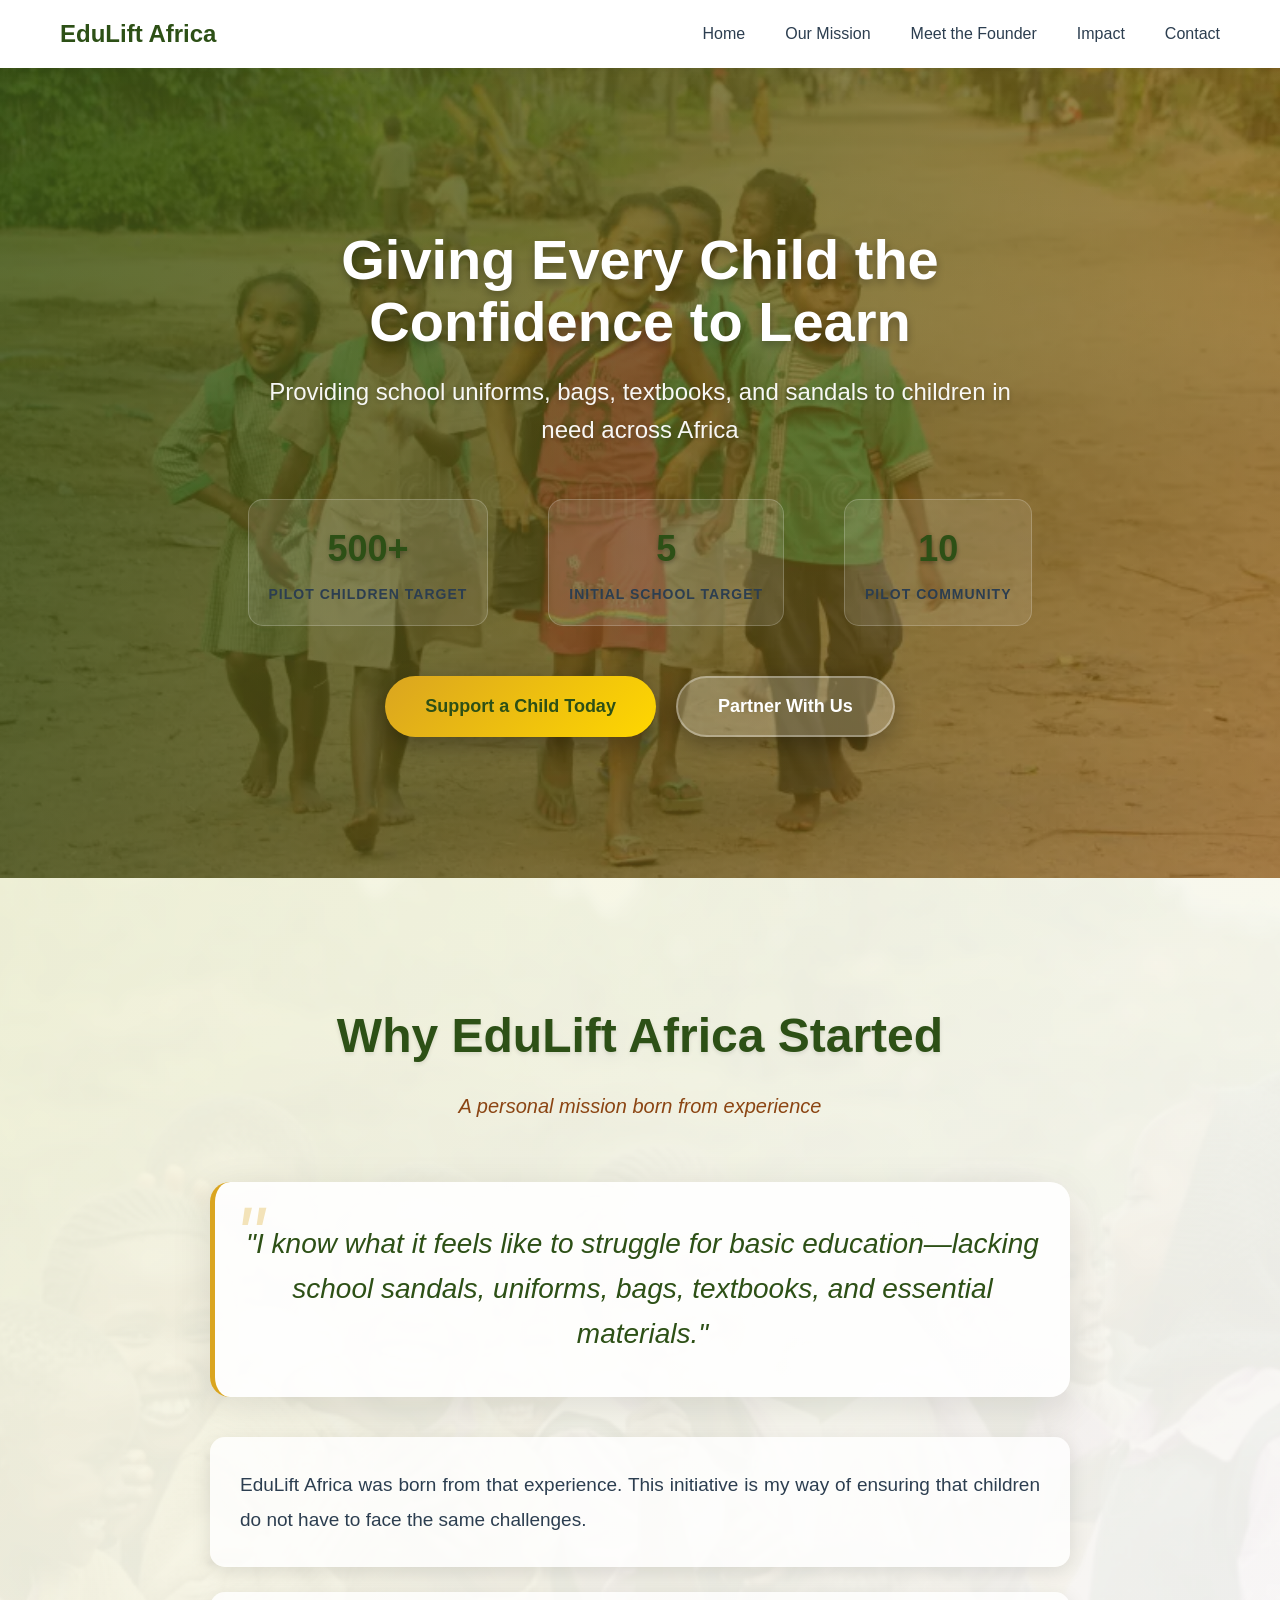
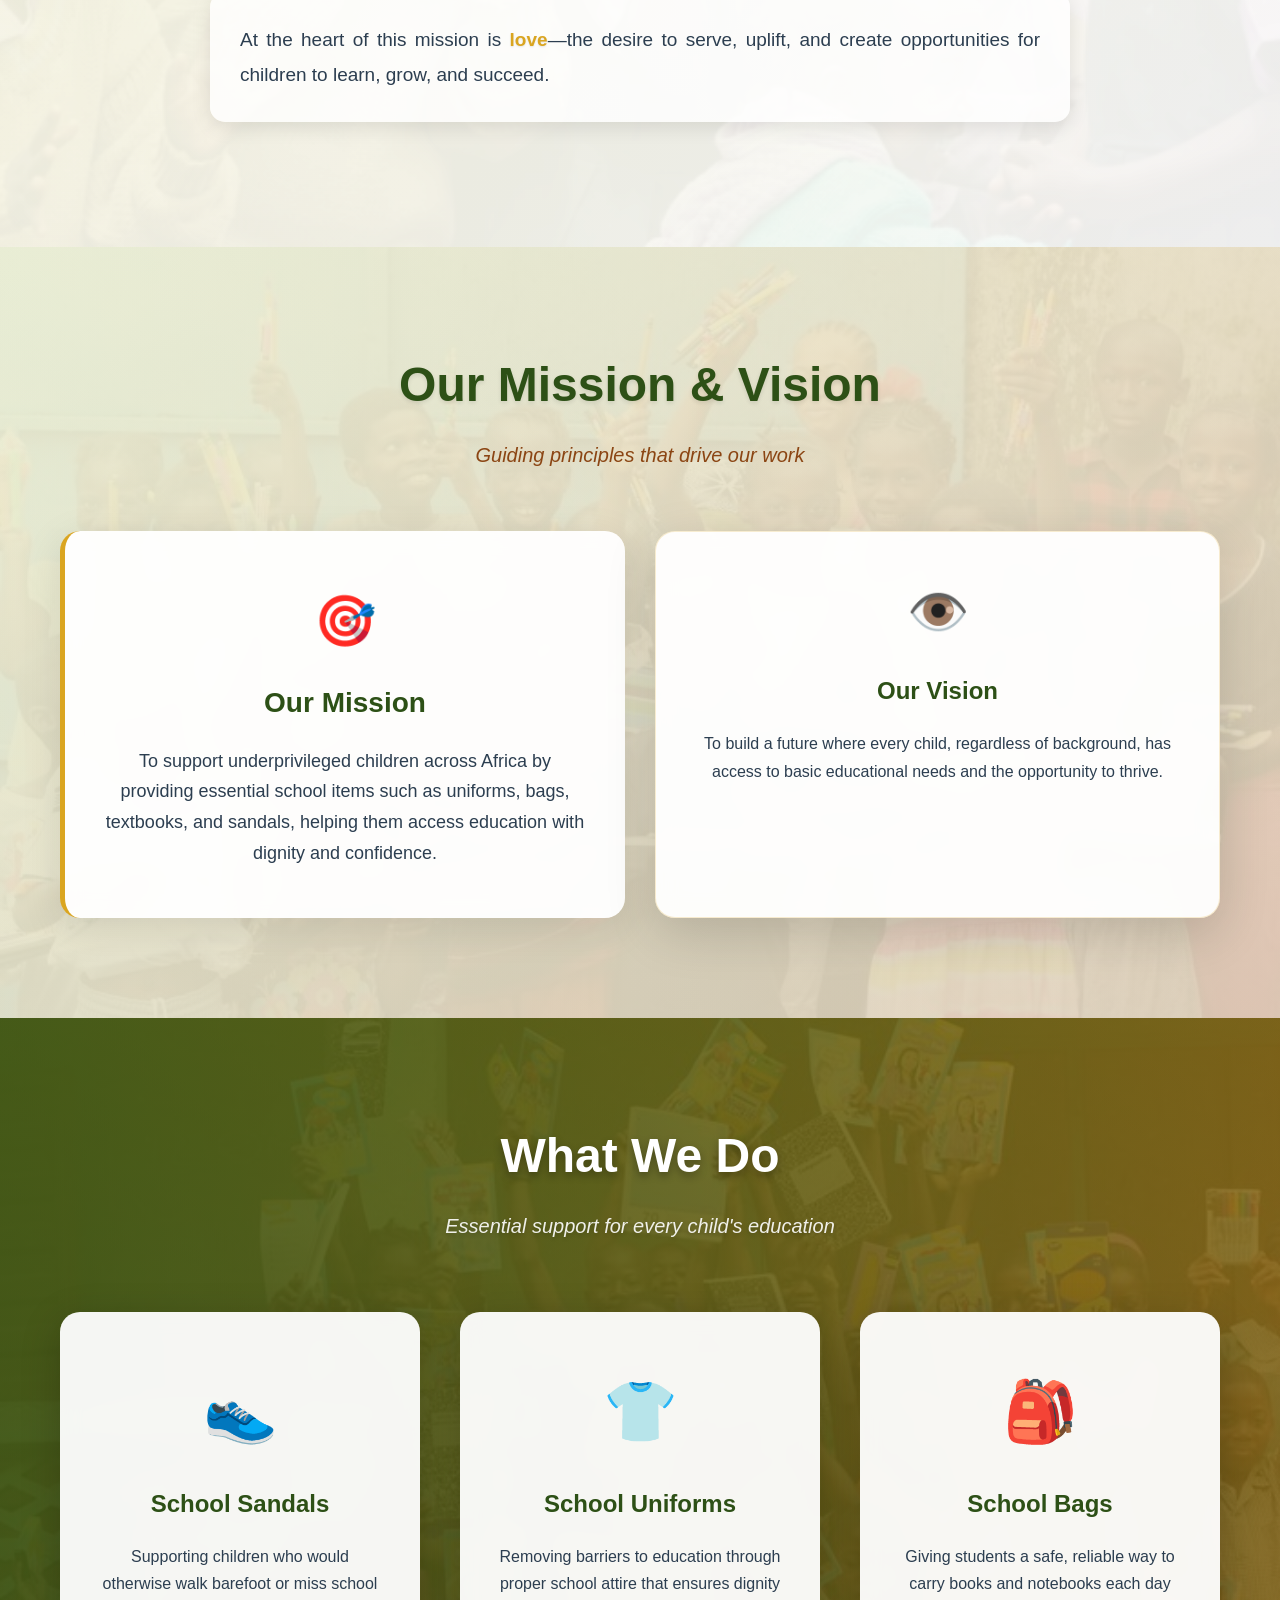
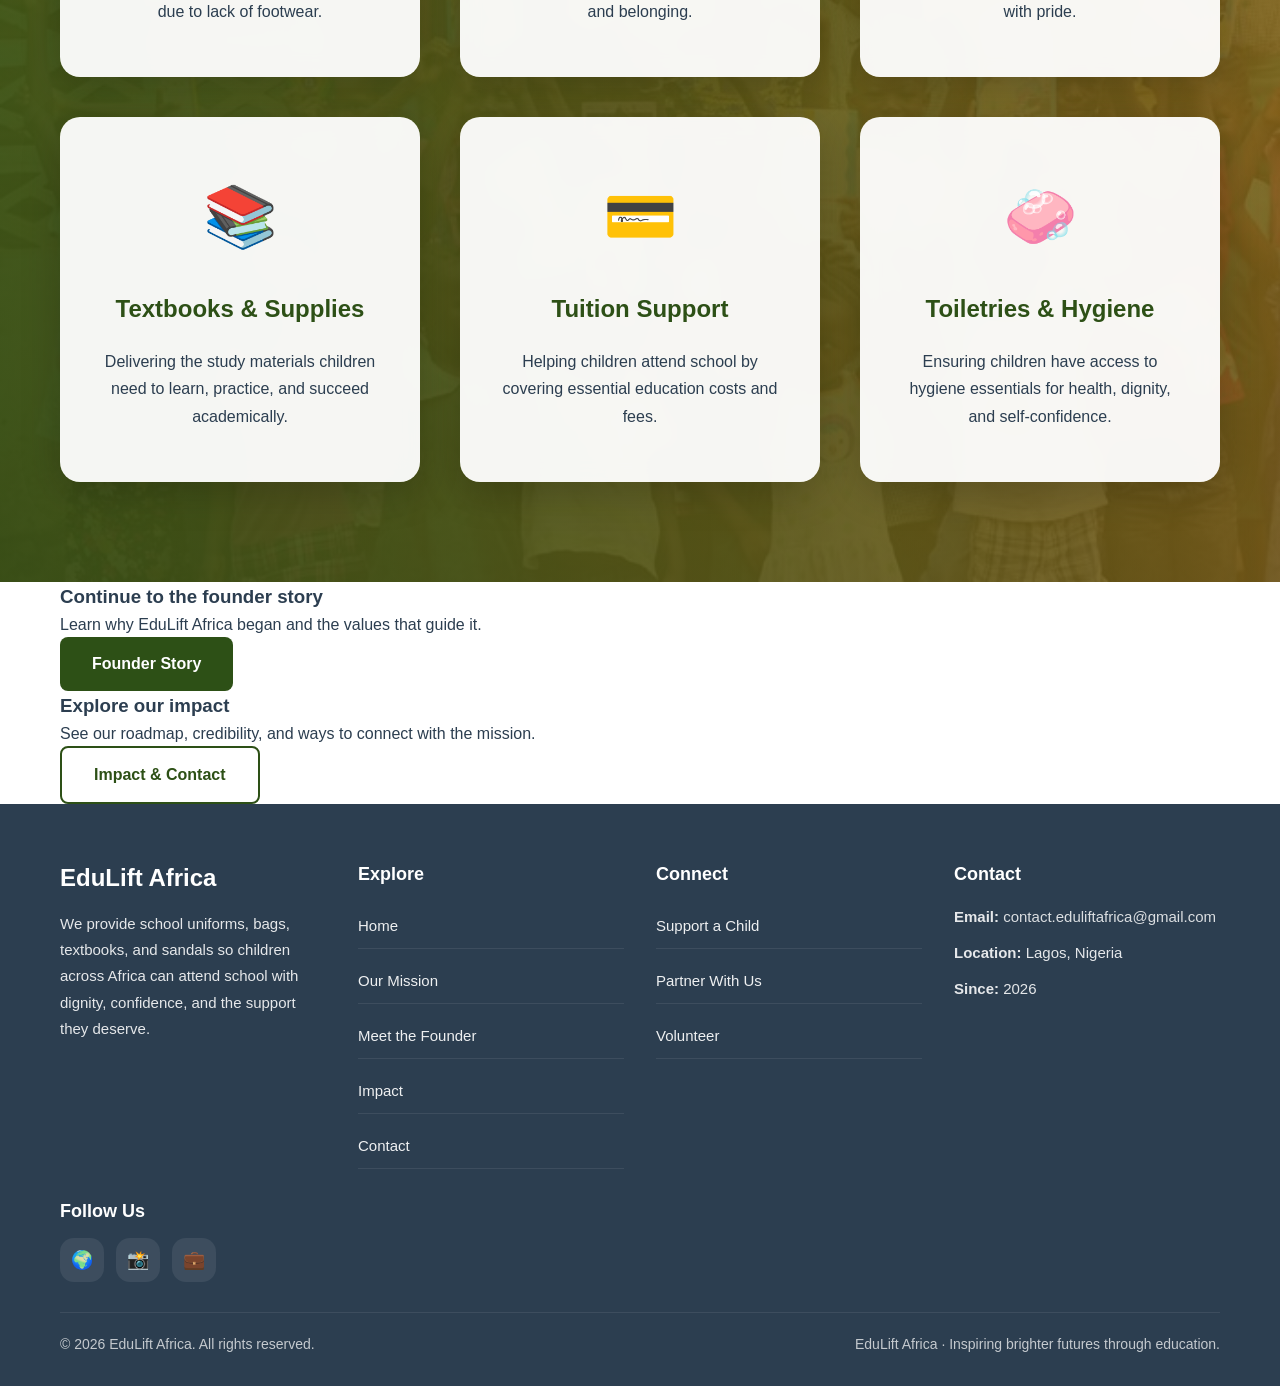
==== commit 5699ec4b: "Update founder letter section with image and floating quote layout" ====
--- a/index.html
+++ b/index.html
@@ -14,11 +14,11 @@
                 <h1>EduLift Africa</h1>
             </div>
             <ul class="nav-menu">
-                <li><a href="#mission">Our Mission</a></li>
-                <li><a href="#founder">Meet the Founder</a></li>
-                <li><a href="#what-we-do">What We Do</a></li>
-                <li><a href="#get-involved">Get Involved</a></li>
-                <li><a href="#contact">Contact</a></li>
+                <li><a href="index.html">Home</a></li>
+                <li><a href="index.html#mission">Our Mission</a></li>
+                <li><a href="founder.html">Meet the Founder</a></li>
+                <li><a href="impact.html">Impact</a></li>
+                <li><a href="impact.html#contact">Contact</a></li>
             </ul>
         </div>
     </nav>
@@ -138,688 +138,64 @@
         </div>
     </section>
 
-    <!-- Why Education Matters to Me -->
-    <section class="education-matters">
-        <div class="container">
-            <div class="section-header">
-                <div class="section-icon">🎓</div>
-                <h2>Why Education Matters to Me</h2>
-                <p class="section-subtitle">A personal journey of transformation and purpose</p>
-            </div>
-            <div class="education-content">
-                <div class="education-story">
-                    <div class="story-intro">
-                        <p>Growing up in Nigeria, I witnessed firsthand how the lack of basic educational resources could limit a child's potential. Without proper school sandals, uniforms, or textbooks, many children I knew were forced to stay home, their dreams deferred by circumstances beyond their control.</p>
-                        <p>These experiences shaped my understanding that education is not just about learning—it is about dignity, confidence, and the restoration of hope. When a child has the tools they need to attend school, they gain more than knowledge; they gain belief in their own potential.</p>
-                    </div>
-                    <div class="education-journey">
-                        <h3>My Educational Journey</h3>
-                        <div class="journey-timeline">
-                            <div class="timeline-item">
-                                <div class="timeline-icon">📚</div>
-                                <div class="timeline-content">
-                                    <h4>BYU-Pathway Worldwide</h4>
-                                    <p>Through BYU-Pathway, I discovered a world of possibilities. This program taught me that education is accessible, transformative, and deeply spiritual. It showed me how learning can change not just what you know, but who you become.</p>
-                                </div>
-                            </div>
-                            <div class="timeline-item">
-                                <div class="timeline-icon">💼</div>
-                                <div class="timeline-content">
-                                    <h4>Professional Growth at Spero</h4>
-                                    <p>As a Marketing Analyst Trainee, I'm learning the skills needed to build sustainable impact. This training combines business acumen with purpose-driven work, showing me how to create real change in communities.</p>
-                                </div>
-                            </div>
-                            <div class="timeline-item">
-                                <div class="timeline-icon">🖥️</div>
-                                <div class="timeline-content">
-                                    <h4>Technology & Digital Skills</h4>
-                                    <p>Studying ICT, Digital Marketing, and Technical Support has equipped me with the tools to amplify our mission. Technology can bridge gaps and connect supporters with the children who need them most.</p>
-                                </div>
-                            </div>
-                            <div class="timeline-item">
-                                <div class="timeline-icon">👥</div>
-                                <div class="timeline-content">
-                                    <h4>Leadership & Community Building</h4>
-                                    <p>Through Project Management studies and community involvement, I've learned that true leadership serves others. EduLift Africa is my way of giving back and creating opportunities for the next generation.</p>
-                                </div>
-                            </div>
-                        </div>
-                    </div>
-                    <div class="education-purpose">
-                        <h3>The Purpose That Drives Me</h3>
-                        <p>EduLift Africa is more than an initiative—it's my response to the struggles I witnessed and overcame. I believe that every African child deserves the same opportunities I now have. Through education, we can break cycles of poverty, restore dignity, and build a continent of empowered leaders.</p>
-                        <p>My faith, education, and experiences have taught me that compassion combined with action can transform lives. This is why I wake up every day committed to this mission—to ensure that no child is left behind because of something as basic as lacking a school uniform or textbook.</p>
-                    </div>
-                </div>
-                <div class="education-quote">
-                    <blockquote>
-                        "Education is the most powerful weapon which you can use to change the world."
-                        <cite>— Nelson Mandela</cite>
-                    </blockquote>
-                    <p class="quote-reflection">This quote resonates deeply with me. Education changed my world, and through EduLift Africa, I want to help change the world for countless African children.</p>
-                </div>
-            </div>
-        </div>
-    </section>
-
-    <!-- Founder Vision Statement -->
-    <section class="vision-statement">
-        <div class="container">
-            <div class="vision-content">
-                <div class="vision-quote">
-                    <blockquote>
-                        "I envision a future where every African child has the opportunity to attend school, not because of charity, but because of their inherent right to education. Through EduLift Africa, we are building bridges of opportunity that will transform lives, communities, and ultimately, our continent."
-                    </blockquote>
-                    <cite>— Michael Onyebuchi, Founder & Visionary</cite>
-                </div>
-                <div class="vision-details">
-                    <div class="vision-card">
-                        <div class="vision-icon">🌟</div>
-                        <h3>Education as Transformation</h3>
-                        <p>We believe education is the most powerful tool for breaking cycles of poverty and creating sustainable change. Every child who receives school supplies gains more than materials—they gain hope, dignity, and the confidence to dream big.</p>
-                    </div>
-                    <div class="vision-card">
-                        <div class="vision-icon">🤝</div>
-                        <h3>Community-Led Impact</h3>
-                        <p>Our approach is rooted in understanding local needs and building partnerships that last. We work hand-in-hand with communities to identify challenges and co-create solutions that address the real barriers children face.</p>
-                    </div>
-                    <div class="vision-card">
-                        <div class="vision-icon">🚀</div>
-                        <h3>Sustainable Growth</h3>
-                        <p>EduLift Africa is committed to building systems that endure beyond individual donations. Through education, technology, and community empowerment, we create lasting change that multiplies impact over time.</p>
-                    </div>
-                </div>
-            </div>
-        </div>
-    </section>
-
-    <!-- Core Values -->
-    <section class="core-values">
-        <div class="container">
-            <div class="section-header">
-                <div class="section-icon">💎</div>
-                <h2>Our Core Values</h2>
-                <p class="section-subtitle">The principles that guide everything we do</p>
-            </div>
-            <div class="values-grid">
-                <div class="value-card">
-                    <div class="value-icon">❤️</div>
-                    <h3>Compassion</h3>
-                    <p>We approach every child with genuine care and understanding, recognizing that behind every need is a human story worthy of dignity and respect.</p>
-                </div>
-                <div class="value-card">
-                    <div class="value-icon">📚</div>
-                    <h3>Education</h3>
-                    <p>We believe education is a fundamental human right and the most powerful tool for creating lasting positive change in communities and lives.</p>
-                </div>
-                <div class="value-card">
-                    <div class="value-icon">🛡️</div>
-                    <h3>Integrity</h3>
-                    <p>We maintain the highest standards of honesty, transparency, and accountability in all our operations and relationships.</p>
-                </div>
-                <div class="value-card">
-                    <div class="value-icon">🤝</div>
-                    <h3>Community</h3>
-                    <p>We work collaboratively with local communities, understanding that sustainable change comes from within, not from outside imposition.</p>
-                </div>
-                <div class="value-card">
-                    <div class="value-icon">🌱</div>
-                    <h3>Hope</h3>
-                    <p>We instill hope in children and communities, showing them that a better future is not just possible, but achievable through collective effort.</p>
-                </div>
-                <div class="value-card">
-                    <div class="value-icon">👑</div>
-                    <h3>Leadership</h3>
-                    <p>We develop servant leadership that empowers others, creating ripple effects of positive change throughout communities.</p>
-                </div>
-                <div class="value-card">
-                    <div class="value-icon">🤲</div>
-                    <h3>Service</h3>
-                    <p>We serve with humility and dedication, recognizing that true impact comes from putting others' needs before our own.</p>
-                </div>
-                <div class="value-card">
-                    <div class="value-icon">🚪</div>
-                    <h3>Opportunity</h3>
-                    <p>We create and expand opportunities for children to access education, breaking down barriers and opening doors to brighter futures.</p>
-                </div>
-            </div>
-        </div>
-    </section>
-
-    <!-- Future Goals & Roadmap -->
-    <section class="future-goals">
-        <div class="container">
-            <div class="section-header">
-                <div class="section-icon">🎯</div>
-                <h2>Future Goals & Roadmap</h2>
-                <p class="section-subtitle">Our vision for creating lasting impact across Africa</p>
-            </div>
-            <div class="roadmap-container">
-                <div class="roadmap-phase">
-                    <div class="phase-header">
-                        <div class="phase-number">1</div>
-                        <h3>Pilot Launch & Foundation Building</h3>
-                        <div class="phase-status">Current Phase</div>
-                    </div>
-                    <div class="phase-content">
-                        <p>Establishing our core operations and building partnerships with local schools and communities. Focus on direct impact through school supply distribution and community engagement.</p>
-                        <div class="phase-goals">
-                            <div class="goal-item">✅ Establish partnerships with 10+ schools</div>
-                            <div class="goal-item">✅ Distribute supplies to 500+ children</div>
-                            <div class="goal-item">✅ Build local volunteer network</div>
-                            <div class="goal-item">✅ Develop sustainable funding model</div>
-                        </div>
-                    </div>
-                </div>
-
-                <div class="roadmap-phase">
-                    <div class="phase-header">
-                        <div class="phase-number">2</div>
-                        <h3>School Partnerships Expansion</h3>
-                        <div class="phase-status">Next 6-12 Months</div>
-                    </div>
-                    <div class="phase-content">
-                        <p>Scale our impact by partnering with more schools and implementing comprehensive support programs that address multiple educational barriers.</p>
-                        <div class="phase-goals">
-                            <div class="goal-item">🎯 Partner with 50+ schools across Nigeria</div>
-                            <div class="goal-item">🎯 Support 2,000+ children annually</div>
-                            <div class="goal-item">🎯 Launch mentorship programs</div>
-                            <div class="goal-item">🎯 Implement impact tracking systems</div>
-                        </div>
-                    </div>
-                </div>
-
-                <div class="roadmap-phase">
-                    <div class="phase-header">
-                        <div class="phase-number">3</div>
-                        <h3>Community Expansion</h3>
-                        <div class="phase-status">Year 2</div>
-                    </div>
-                    <div class="phase-content">
-                        <p>Expand our reach to multiple communities and regions, creating replicable models that can be scaled across different contexts and cultures.</p>
-                        <div class="phase-goals">
-                            <div class="goal-item">🌍 Extend to 3+ Nigerian states</div>
-                            <div class="goal-item">🌍 Support 5,000+ children</div>
-                            <div class="goal-item">🌍 Develop community leadership programs</div>
-                            <div class="goal-item">🌍 Establish regional coordination centers</div>
-                        </div>
-                    </div>
-                </div>
-
-                <div class="roadmap-phase">
-                    <div class="phase-header">
-                        <div class="phase-number">4</div>
-                        <h3>Scholarship & Long-term Support</h3>
-                        <div class="phase-status">Year 3</div>
-                    </div>
-                    <div class="phase-content">
-                        <p>Create comprehensive scholarship programs and long-term support systems that follow children through their educational journey from primary to secondary school.</p>
-                        <div class="phase-goals">
-                            <div class="goal-item">📚 Launch scholarship programs</div>
-                            <div class="goal-item">📚 Provide multi-year support packages</div>
-                            <div class="goal-item">📚 Partner with universities for pathways</div>
-                            <div class="goal-item">📚 Create alumni success tracking</div>
-                        </div>
-                    </div>
-                </div>
-
-                <div class="roadmap-phase">
-                    <div class="phase-header">
-                        <div class="phase-number">5</div>
-                        <h3>Technology Access Initiative</h3>
-                        <div class="phase-status">Year 4</div>
-                    </div>
-                    <div class="phase-content">
-                        <p>Bridge the digital divide by providing technology access and digital literacy training, ensuring African children are prepared for the future of work.</p>
-                        <div class="phase-goals">
-                            <div class="goal-item">💻 Establish computer labs in schools</div>
-                            <div class="goal-item">💻 Provide internet access solutions</div>
-                            <div class="goal-item">💻 Develop digital literacy curriculum</div>
-                            <div class="goal-item">💻 Create coding and STEM programs</div>
-                        </div>
-                    </div>
-                </div>
-
-                <div class="roadmap-phase">
-                    <div class="phase-header">
-                        <div class="phase-number">6</div>
-                        <h3>Mentorship & Leadership Development</h3>
-                        <div class="phase-status">Year 5</div>
-                    </div>
-                    <div class="phase-content">
-                        <p>Build comprehensive mentorship networks and leadership development programs that create the next generation of African change-makers and innovators.</p>
-                        <div class="phase-goals">
-                            <div class="goal-item">👥 Launch mentorship matching platform</div>
-                            <div class="goal-item">👥 Create leadership development curriculum</div>
-                            <div class="goal-item">👥 Partner with African professionals globally</div>
-                            <div class="goal-item">👥 Establish youth leadership councils</div>
-                        </div>
-                    </div>
-                </div>
-
-                <div class="roadmap-phase">
-                    <div class="phase-header">
-                        <div class="phase-number">7</div>
-                        <h3>Pan-African Expansion</h3>
-                        <div class="phase-status">Year 6+</div>
-                    </div>
-                    <div class="phase-content">
-                        <p>Scale our proven model across the African continent, creating a network of locally-led initiatives that address education challenges from Cape Town to Cairo.</p>
-                        <div class="phase-goals">
-                            <div class="goal-item">🌍 Expand to 5+ African countries</div>
-                            <div class="goal-item">🌍 Support 50,000+ children annually</div>
-                            <div class="goal-item">🌍 Create continental education alliance</div>
-                            <div class="goal-item">🌍 Develop policy influence capacity</div>
-                        </div>
-                    </div>
-                </div>
-            </div>
-        </div>
-    </section>
-
-    <!-- Social Proof & Credibility -->
-    <section class="social-proof">
-        <div class="container">
-            <div class="section-header">
-                <div class="section-icon">🏆</div>
-                <h2>Social Proof & Credibility</h2>
-                <p class="section-subtitle">Building trust through transparency and expertise</p>
-            </div>
-            <div class="credibility-content">
-                <div class="credentials-grid">
-                    <div class="credential-card">
-                        <div class="credential-icon">🎓</div>
-                        <h3>BYU-Pathway Worldwide Student</h3>
-                        <p>Demonstrating commitment to higher education and personal development through one of the world's leading online learning institutions.</p>
-                    </div>
-                    <div class="credential-card">
-                        <div class="credential-icon">📊</div>
-                        <h3>Marketing Analyst Trainee at Spero</h3>
-                        <p>Gaining professional experience in data-driven marketing and business development, applying analytical skills to create meaningful impact.</p>
-                    </div>
-                    <div class="credential-card">
-                        <div class="credential-icon">💻</div>
-                        <h3>ICT & Digital Marketing Student</h3>
-                        <p>Building technical expertise in information technology and digital communication strategies essential for modern nonprofit operations.</p>
-                    </div>
-                    <div class="credential-card">
-                        <div class="credential-icon">📈</div>
-                        <h3>Project Management Professional</h3>
-                        <p>Developing skills in project coordination, resource management, and strategic planning crucial for scaling social impact initiatives.</p>
-                    </div>
-                    <div class="credential-card">
-                        <div class="credential-icon">🔧</div>
-                        <h3>Technical Support Specialist</h3>
-                        <p>Mastering technical problem-solving and support systems, ensuring reliable technology infrastructure for our operations.</p>
-                    </div>
-                    <div class="credential-card">
-                        <div class="credential-icon">🌐</div>
-                        <h3>Digital Skills & Online Presence</h3>
-                        <p>Maintaining professional online profiles and digital communication channels that demonstrate transparency and accountability.</p>
-                    </div>
-                </div>
-                <div class="trust-indicators">
-                    <div class="trust-section">
-                        <h3>Transparency & Accountability</h3>
-                        <ul>
-                            <li>📋 Regular progress reports and impact updates</li>
-                            <li>💰 Clear financial tracking and budget transparency</li>
-                            <li>🎯 Measurable goals with regular assessment</li>
-                            <li>🤝 Open communication with supporters and partners</li>
-                        </ul>
-                    </div>
-                    <div class="trust-section">
-                        <h3>Professional Development</h3>
-                        <ul>
-                            <li>📚 Continuous learning and skill development</li>
-                            <li>👥 Mentorship and professional networking</li>
-                            <li>🏢 Corporate experience and business acumen</li>
-                            <li>🌍 Global perspective and cultural awareness</li>
-                        </ul>
-                    </div>
-                    <div class="trust-section">
-                        <h3>Community Impact</h3>
-                        <ul>
-                            <li>🏫 Direct partnerships with local schools</li>
-                            <li>👨‍👩‍👧‍👦 Family and community engagement</li>
-                            <li>📊 Data-driven decision making</li>
-                            <li>🔄 Sustainable and scalable solutions</li>
-                        </ul>
-                    </div>
-                </div>
-            </div>
-        </div>
-    </section>
-
-    <!-- Letter From Founder -->
-    <section class="founder-letter">
-        <div class="container">
-            <div class="letter-content">
-                <div class="letter-header">
-                    <div class="letter-icon">💌</div>
-                    <h2>A Letter From Our Founder</h2>
-                    <p class="letter-subtitle">Words from the heart, for the children</p>
-                </div>
-                <div class="letter-body">
-                    <div class="letter-text">
-                        <p class="greeting">Dear Precious Children of Africa,</p>
-                        
-                        <p>I write this letter to you with a heart full of hope, love, and unwavering belief in your potential. You are the future of our great continent, and your dreams matter more than you can imagine.</p>
-                        
-                        <p>Growing up, I witnessed firsthand how something as simple as lacking a school uniform or textbook could stand between a child and their education. I saw bright minds dimmed by circumstances, potential untapped because of barriers that should never exist. Those experiences ignited a fire in my soul—a commitment to ensure that no African child is left behind.</p>
-                        
-                        <p>Through EduLift Africa, we are not just providing school supplies; we are restoring dignity, igniting hope, and opening doors to possibilities. Every uniform we provide says "You belong here." Every textbook we deliver declares "Your education matters." Every meal we help fund affirms "You are worthy of care."</p>
-                        
-                        <p>But this is more than charity—it's justice. Education is your birthright, not a privilege to be earned. You deserve the tools, the environment, and the support to become the leaders, innovators, and change-makers Africa needs.</p>
-                        
-                        <p>To our supporters and partners: Thank you for believing in this vision. Your generosity is transforming lives and building a better future. Together, we are proving that compassion combined with action can change the world.</p>
-                        
-                        <p>To the children: Never doubt your worth or your potential. The same God who created the stars created you with purpose. Your story is just beginning, and it will be one of triumph, impact, and inspiration.</p>
-                        
-                        <p>With unwavering hope and love,<br>
-                        <strong>Michael Onyebuchi</strong><br>
-                        Founder & Visionary, EduLift Africa</p>
-                    </div>
-                    <div class="letter-quote">
-                        <blockquote>
-                            "The best way to predict the future is to create it."
-                            <cite>— Peter Drucker</cite>
-                        </blockquote>
-                        <p class="quote-note">Together, we are creating a future where every African child has the opportunity to succeed.</p>
-                    </div>
-                </div>
-            </div>
-        </div>
-    </section>
-
-    <!-- Our Journey -->
-    <section class="journey">
-        <div class="container">
-            <div class="section-header">
-                <div class="section-icon">🚀</div>
-                <h2>Our Journey</h2>
-                <p class="section-subtitle">Building impact, one child at a time</p>
-            </div>
-            <div class="journey-content">
-                <div class="journey-stats">
-                    <div class="journey-stat">
-                        <div class="stat-number">2026</div>
-                        <div class="stat-label">Founded</div>
-                    </div>
-                    <div class="journey-stat">
-                        <div class="stat-number">500+</div>
-                        <div class="stat-label">Pilot Children Target</div>
-                    </div>
-                    <div class="journey-stat">
-                        <div class="stat-number">5</div>
-                        <div class="stat-label">Initial School Target</div>
-                    </div>
-                    <div class="journey-stat">
-                        <div class="stat-number">Pilot</div>
-                        <div class="stat-label">Launch Phase</div>
-                    </div>
-                </div>
-                <div class="journey-text">
-                    <p>We are currently in our <strong>pilot phase</strong>, preparing to reach our first children through the support of generous donors and our first trusted school partner.</p>
-                    <p>Every contribution helps us move from planning into active impact. Together, we're building a movement of hope and educational opportunity.</p>
-                </div>
-            </div>
-        </div>
-    </section>
-
-    <!-- Why This Matters -->
-    <section class="why-matters">
-        <div class="container">
-            <div class="section-header">
-                <div class="section-icon">❤️</div>
-                <h2>Why This Matters</h2>
-                <p class="section-subtitle">Small changes, big impact</p>
-            </div>
-            <div class="impact-content">
-                <div class="impact-quote">
-                    <blockquote>
-                        "For many children, something as simple as a school sandal, uniform, backpack, or textbook can determine whether they attend school or stay home."
-                    </blockquote>
-                </div>
-                <div class="impact-stats">
-                    <div class="impact-stat">
-                        <div class="stat-icon">📊</div>
-                        <div class="stat-text">
-                            <strong>43 million</strong> children in sub-Saharan Africa are out of school
-                        </div>
-                    </div>
-                    <div class="impact-stat">
-                        <div class="stat-icon">💰</div>
-                        <div class="stat-text">
-                            <strong>$50</strong> can provide a complete school kit for one child
-                        </div>
-                    </div>
-                    <div class="impact-stat">
-                        <div class="stat-icon">🎓</div>
-                        <div class="stat-text">
-                            <strong>Education</strong> is the foundation for breaking poverty cycles
-                        </div>
-                    </div>
-                </div>
-                <div class="impact-text">
-                    <p>Your support helps remove these barriers and gives them a chance to learn, grow, and build a better future. Every child deserves the dignity and opportunity that comes with education.</p>
-                </div>
-            </div>
-        </div>
-    </section>
-
-    <!-- Get Involved -->
-    <section id="get-involved" class="get-involved">
-        <div class="container">
-            <div class="section-header">
-                <div class="section-icon">🤝</div>
-                <h2>Get Involved</h2>
-                <p class="section-subtitle">Join our mission to transform lives through education</p>
-            </div>
-            <p class="intro-text">You can help provide school uniforms, bags, textbooks, and sandals so every child can attend school with confidence and dignity.</p>
-            <div class="involvement-options">
-                <div class="option-card">
-                    <div class="option-icon">💝</div>
-                    <h3>Support a Child</h3>
-                    <p>Provide essential school supplies for one child for an entire school year.</p>
-                    <div class="option-price">$50</div>
-                    <button class="btn btn-primary" onclick="scrollToContactWithReason('Support a child')">Get Started</button>
-                </div>
-                <div class="option-card">
-                    <div class="option-icon">🏢</div>
-                    <h3>Partner With Us</h3>
-                    <p>Collaborate with schools, businesses, or organizations to expand our reach.</p>
-                    <div class="option-price">Custom</div>
-                    <button class="btn btn-secondary" onclick="scrollToContactWithReason('Partner with us')">Learn More</button>
-                </div>
-                <div class="option-card">
-                    <div class="option-icon">❤️</div>
-                    <h3>Volunteer</h3>
-                    <p>Share your skills and time to help us grow and serve more children.</p>
-                    <div class="option-price">Free</div>
-                    <button class="btn btn-secondary" onclick="scrollToContactWithReason('Volunteer opportunities')">Join Us</button>
-                </div>
-            </div>
-            <div class="additional-cta">
-                <h3>Ready to Make a Difference?</h3>
-                <p>Contact us today to learn how you can be part of this life-changing mission.</p>
-                <button class="btn btn-primary large" onclick="scrollToContactWithReason('General inquiry')">Contact Us</button>
-            </div>
-        </div>
-    </section>
-
-    <!-- Founder Section -->
-    <section id="founder" class="founder">
-        <div class="founder-background">
-            <div class="container">
-                <div class="founder-header">
-                    <h2>Meet the Founder</h2>
-                    <p class="founder-subtitle">The heart behind EduLift Africa</p>
-                </div>
-                <div class="founder-grid">
-                    <div class="founder-image-container">
-                        <img src="assets/images/MichaelAttah.png" alt="Michael Attah - Founder of EduLift Africa">
-                        <div class="founder-badge">Visionary Leader • Education Reformer • Impact Entrepreneur • Technology Innovator</div>
-                    </div>
-                    <div class="founder-story">
-                        <div class="founder-intro">
-                            <h3>Michael Attah</h3>
-                            <p class="founder-role">Founder of EduLift Africa | Marketing Analyst Trainee | BYU-Pathway Student</p>
-                            <p class="founder-location">Based in Lagos, Nigeria</p>
-                        </div>
-                        <div class="story-content">
-                            <p>Michael Attah is a passionate young African leader, technology enthusiast, and education advocate committed to helping children gain access to quality education and opportunities for a better future.</p>
-                            <p>Growing up, Michael personally experienced the struggles many children in Africa face — lacking school sandals, uniforms, textbooks, bags, and basic educational materials. Those experiences shaped his deep understanding of how poverty can affect a child's confidence, learning experience, and future potential.</p>
-                            <p>Rather than allowing those experiences to discourage him, they became the foundation for something bigger — EduLift Africa.</p>
-                            <p>EduLift Africa was created from a deeply personal mission: to help children attend school with dignity, confidence, hope, and the educational support they deserve.</p>
-                            <p>Alongside building EduLift Africa, Michael is currently studying Project Management, Information Communication & Technology (ICT), Digital Marketing, and Technical Support while also training professionally as a Marketing Analyst at Spero.</p>
-                            <p>He strongly believes that education, leadership, technology, faith, and compassion can work together to transform lives and communities across Africa.</p>
-                            <p>Through EduLift Africa, Michael hopes to build more than an initiative — he hopes to build a movement of hope, opportunity, and impact for children across the continent.</p>
-                        </div>
-                        <div class="quote-card">
-                            <blockquote>"I know what it feels like to struggle for basic education. EduLift Africa is my way of helping children believe in a brighter future."</blockquote>
-                        </div>
-                        <div class="highlights">
-                            <div class="highlight-item">BYU-Pathway Student</div>
-                            <div class="highlight-item">Marketing Analyst</div>
-                            <div class="highlight-item">Project Manager</div>
-                            <div class="highlight-item">ICT & Tech Enthusiast</div>
-                            <div class="highlight-item">Youth Education Advocate</div>
-                        </div>
-                        <div class="cta-section">
-                            <h4>Join the Mission</h4>
-                            <p>Together, we can help more children access education with confidence, dignity, and hope.</p>
-                            <div class="cta-buttons">
-                                <button class="btn btn-primary" onclick="scrollToContactWithReason('Support a child')">Support a Child</button>
-                                <button class="btn btn-secondary" onclick="scrollToContactWithReason('Partner with us')">Partner With Us</button>
-                            </div>
-                        </div>
-                    </div>
-                </div>
-            </div>
-        </div>
-    </section>
-
-    <!-- Contact Section -->
-    <section id="contact" class="contact">
-        <div class="container">
-            <div class="section-header">
-                <div class="section-icon">📬</div>
-                <h2>Get In Touch</h2>
-                <p class="section-subtitle">Let's work together to change lives</p>
-            </div>
-            <div class="contact-content">
-                <div class="contact-info">
-                    <p class="contact-description">We would love to hear from you. Whether you want to support, partner, volunteer, or simply learn more about EduLift Africa, feel free to reach out.</p>
-                    <div class="contact-options">
-                        <div class="contact-option">
-                            <div class="option-icon">📧</div>
-                            <h4>Email</h4>
-                            <p><a href="mailto:immichaelattah@gmail.com">immichaelattah@gmail.com</a></p>
-                        </div>
-                        <div class="contact-option">
-                            <div class="option-icon">📍</div>
-                            <h4>Location</h4>
-                            <p>Lagos, Nigeria</p>
-                        </div>
-                        <div class="contact-option">
-                            <div class="option-icon">⏰</div>
-                            <h4>Response Time</h4>
-                            <p>Within 24 hours</p>
-                        </div>
-                    </div>
-                </div>
-                <div class="contact-form-card">
-                    <form class="contact-form" method="POST" action="https://formsubmit.co/immichaelattah@gmail.com">
-                        <input type="hidden" name="_subject" value="New contact from EduLift Africa website">
-                        <input type="hidden" name="_captcha" value="false">
-                        <input type="hidden" name="_replyto" value="">
-                        <div class="form-group">
-                            <label for="contact-name">Full Name</label>
-                            <input id="contact-name" type="text" name="name" placeholder="Your Full Name" required>
-                        </div>
-                        <div class="form-group">
-                            <label for="contact-email">Email Address</label>
-                            <input id="contact-email" type="email" name="email" placeholder="your.email@example.com" required>
-                        </div>
-                        <div class="form-group">
-                            <label for="contact-subject">Subject (optional)</label>
-                            <input id="contact-subject" type="text" name="subject" placeholder="How can we help you?">
-                        </div>
-                        <div class="contact-reasons">
-                            <h3>I'm interested in:</h3>
-                            <div class="reason-options">
-                                <label class="reason-option">
-                                    <input type="radio" name="reason" value="Partner with us" required>
-                                    <span>Partnering with EduLift Africa</span>
-                                    <span class="reason-check">✓</span>
-                                </label>
-                                <label class="reason-option">
-                                    <input type="radio" name="reason" value="Support a child">
-                                    <span>Supporting a child</span>
-                                    <span class="reason-check">✓</span>
-                                </label>
-                                <label class="reason-option">
-                                    <input type="radio" name="reason" value="Volunteer opportunities">
-                                    <span>Volunteer opportunities</span>
-                                    <span class="reason-check">✓</span>
-                                </label>
-                                <label class="reason-option">
-                                    <input type="radio" name="reason" value="General inquiries">
-                                    <span>General inquiries</span>
-                                    <span class="reason-check">✓</span>
-                                </label>
-                            </div>
-                        </div>
-                        <div class="form-group">
-                            <label for="contact-message">Message</label>
-                            <textarea id="contact-message" name="message" placeholder="Tell us more about how you'd like to get involved..." rows="6" required></textarea>
-                            <p class="field-hint">Share a few details so we can connect you with the right way to support the mission.</p>
-                        </div>
-                        <button type="submit" class="btn btn-primary">Send Message</button>
-                    </form>
-                    <div class="contact-success" role="status" aria-live="polite"></div>
-                    <p class="contact-note">Your information will be kept private and used only to respond to your inquiry.</p>
-                </div>
-            </div>
-        </div>
-    </section>
-
-    <!-- Footer -->
+        <section class="page-links">
+        <div class="container">
+            <div class="link-card">
+                <h3>Continue to the founder story</h3>
+                <p>Learn why EduLift Africa began and the values that guide it.</p>
+                <a class="btn btn-primary" href="founder.html">Founder Story</a>
+            </div>
+            <div class="link-card">
+                <h3>Explore our impact</h3>
+                <p>See our roadmap, credibility, and ways to connect with the mission.</p>
+                <a class="btn btn-secondary" href="impact.html">Impact & Contact</a>
+            </div>
+        </div>
+    </section>
+
     <footer class="footer">
         <div class="container">
             <div class="footer-content">
                 <div class="footer-section">
                     <h3>EduLift Africa</h3>
-                    <p>Providing school uniforms, bags, textbooks, and sandals to children in need across Africa, helping them access education with dignity and confidence.</p>
+                    <p>We provide school uniforms, bags, textbooks, and sandals so children across Africa can attend school with dignity, confidence, and the support they deserve.</p>
                 </div>
                 <div class="footer-section">
-                    <h4>Quick Links</h4>
-                    <ul>
-                        <li><a href="#mission">Our Mission</a></li>
-                        <li><a href="#what-we-do">What We Do</a></li>
-                        <li><a href="#founder">Meet the Founder</a></li>
-                        <li><a href="#get-involved">Get Involved</a></li>
-                        <li><a href="#contact">Contact</a></li>
-                    </ul>
+                    <h4>Explore</h4>
+                    <div class="footer-links">
+                        <a class="footer-link" href="index.html">Home</a>
+                        <a class="footer-link" href="index.html#mission">Our Mission</a>
+                        <a class="footer-link" href="founder.html">Meet the Founder</a>
+                        <a class="footer-link" href="impact.html">Impact</a>
+                        <a class="footer-link" href="impact.html#contact">Contact</a>
+                    </div>
                 </div>
                 <div class="footer-section">
-                    <h4>Get Involved</h4>
-                    <ul>
-                        <li><a href="#" onclick="scrollToContactWithReason('Support a child')">Support a Child</a></li>
-                        <li><a href="#" onclick="scrollToContactWithReason('Partner with us')">Partner With Us</a></li>
-                        <li><a href="#" onclick="scrollToContactWithReason('Volunteer opportunities')">Volunteer</a></li>
-                    </ul>
-                </div>
-                <div class="footer-section">
-                    <h4>Contact Info</h4>
+                    <h4>Connect</h4>
+                    <div class="footer-links">
+                        <a class="footer-link" href="impact.html#contact">Support a Child</a>
+                        <a class="footer-link" href="impact.html#contact">Partner With Us</a>
+                        <a class="footer-link" href="impact.html#contact">Volunteer</a>
+                    </div>
+                </div>
+                <div class="footer-section footer-contact">
+                    <h4>Contact</h4>
                     <p><strong>Email:</strong> <a href="mailto:contact.eduliftafrica@gmail.com">contact.eduliftafrica@gmail.com</a></p>
                     <p><strong>Location:</strong> Lagos, Nigeria</p>
-                    <p><strong>Founded:</strong> 2026</p>
+                    <p><strong>Since:</strong> 2026</p>
+                </div>
+                <div class="footer-section footer-social">
+                    <h4>Follow Us</h4>
+                    <div class="social-icons">
+                        <a class="social-icon" href="#" aria-label="Facebook">🌍</a>
+                        <a class="social-icon" href="#" aria-label="Instagram">📸</a>
+                        <a class="social-icon" href="#" aria-label="LinkedIn">💼</a>
+                    </div>
                 </div>
             </div>
             <div class="footer-bottom">
-                <p>&copy; 2026 EduLift Africa. All rights reserved. | Made with ❤️ for African children</p>
+                <p>&copy; 2026 EduLift Africa. All rights reserved.</p>
+                <p>EduLift Africa · Inspiring brighter futures through education.</p>
             </div>
         </div>
     </footer>
--- a/style.css
+++ b/style.css
@@ -1296,9 +1296,10 @@
     background: linear-gradient(135deg, rgba(245, 245, 220, 0.9) 0%, rgba(250, 250, 250, 0.95) 100%),
                 url('assets/images/kidsafrica.jpg') center/cover no-repeat;
     background-attachment: scroll;
-    padding: 80px 0;
+    padding: 90px 30px;
     border-radius: 20px;
-    margin: 0 20px;
+    margin: 0 auto;
+    max-width: 1200px;
     box-shadow: 0 20px 60px rgba(0, 0, 0, 0.1);
 }
 
@@ -1330,7 +1331,7 @@
     display: grid;
     grid-template-columns: 1fr 1fr;
     gap: 80px;
-    align-items: start;
+    align-items: stretch;
 }
 
 .founder-image-container {
@@ -1342,7 +1343,8 @@
 
 .founder-image-container img {
     width: 100%;
-    max-width: 400px;
+    max-width: 420px;
+    height: auto;
     border-radius: 20px;
     box-shadow: 0 20px 60px rgba(0, 0, 0, 0.2);
     transition: transform 0.3s ease, box-shadow 0.3s ease;
@@ -1371,13 +1373,18 @@
 }
 
 .founder-story {
-    background: rgba(255, 255, 255, 0.9);
-    padding: 40px;
+    background: rgba(255, 255, 255, 0.95);
+    padding: 45px;
     border-radius: 20px;
     box-shadow: 0 10px 40px rgba(0, 0, 0, 0.1);
     backdrop-filter: blur(10px);
     opacity: 0;
     animation: fadeInUp 0.8s ease-out 0.6s forwards;
+    width: 100%;
+    max-width: 100%;
+    display: flex;
+    flex-direction: column;
+    gap: 22px;
 }
 
 .founder-intro h3 {
@@ -1410,9 +1417,6 @@
     margin-bottom: 25px;
     text-align: justify;
     hyphens: auto;
-}
-    color: #333;
-    margin-bottom: 20px;
 }
 
 .quote-card {
@@ -2628,9 +2632,25 @@
 
 .letter-body {
     display: grid;
-    grid-template-columns: 2fr 1fr;
+    grid-template-columns: 1fr 1.5fr;
     gap: 60px;
     align-items: start;
+}
+
+.letter-image {
+    opacity: 0;
+    animation: fadeInUp 0.8s ease-out 0.3s forwards;
+}
+
+.letter-image img {
+    width: 100%;
+    border-radius: 20px;
+    box-shadow: 0 15px 50px rgba(0, 0, 0, 0.2);
+    display: block;
+}
+
+.letter-text-wrapper {
+    position: relative;
 }
 
 .letter-text {
@@ -2640,7 +2660,7 @@
     box-shadow: 0 15px 50px rgba(0, 0, 0, 0.1);
     backdrop-filter: blur(10px);
     opacity: 0;
-    animation: fadeInUp 0.8s ease-out 0.4s forwards;
+    animation: fadeInUp 0.8s ease-out 0.5s forwards;
     border-left: 5px solid var(--secondary-color);
 }
 
@@ -2664,13 +2684,16 @@
 }
 
 .letter-quote {
+    float: left;
+    width: 45%;
     background: linear-gradient(135deg, rgba(218, 165, 32, 0.1) 0%, rgba(45, 80, 22, 0.1) 100%);
     padding: 40px;
     border-radius: 20px;
     text-align: center;
     box-shadow: 0 15px 50px rgba(0, 0, 0, 0.1);
     opacity: 0;
-    animation: fadeInUp 0.8s ease-out 0.6s forwards;
+    animation: fadeInUp 0.8s ease-out 0.4s forwards;
+    margin: 0 30px 30px 0;
 }
 
 .letter-quote blockquote {
@@ -2749,7 +2772,10 @@
     }
     
     .letter-quote {
+        float: none;
+        width: 100%;
         padding: 30px 20px;
+        margin: 0 0 30px 0;
     }
     
     .letter-quote blockquote {
@@ -2767,6 +2793,52 @@
     
     .quote-note {
         font-size: 15px;
+    }
+
+    .page-links {
+        padding: 80px 0;
+        background: #faf7f0;
+        border-top: 1px solid rgba(0, 0, 0, 0.05);
+    }
+
+    .page-links .container {
+        display: grid;
+        grid-template-columns: repeat(2, minmax(250px, 1fr));
+        gap: 30px;
+        align-items: stretch;
+    }
+
+    .page-links .link-card {
+        background: #ffffff;
+        border: 1px solid rgba(45, 80, 22, 0.12);
+        border-radius: 22px;
+        padding: 40px;
+        box-shadow: 0 14px 45px rgba(0, 0, 0, 0.06);
+        display: flex;
+        flex-direction: column;
+        justify-content: space-between;
+        transition: transform 0.3s ease, box-shadow 0.3s ease;
+    }
+
+    .page-links .link-card:hover {
+        transform: translateY(-6px);
+        box-shadow: 0 18px 55px rgba(0, 0, 0, 0.1);
+    }
+
+    .page-links .link-card h3 {
+        font-size: 28px;
+        margin-bottom: 18px;
+        color: var(--primary-color);
+    }
+
+    .page-links .link-card p {
+        line-height: 1.8;
+        color: var(--text-dark);
+        margin-bottom: 28px;
+    }
+
+    .page-links .btn {
+        width: fit-content;
     }
 }
 
@@ -3154,13 +3226,135 @@
 .footer {
     background-color: var(--text-dark);
     color: #ffffff;
-    padding: 40px 0;
-    text-align: center;
-}
-
-.footer p {
+    padding: 60px 0 30px;
+}
+
+.footer .container {
+    max-width: 1200px;
+}
+
+.footer-content {
+    display: grid;
+    grid-template-columns: repeat(auto-fit, minmax(220px, 1fr));
+    gap: 32px;
+    align-items: start;
+    margin-bottom: 30px;
+    text-align: left;
+}
+
+.footer-section h3,
+.footer-section h4 {
+    color: #ffffff;
+    margin-bottom: 18px;
+    line-height: 1.2;
+}
+
+.footer-section h3 {
+    font-size: 24px;
+}
+
+.footer-section h4 {
+    font-size: 18px;
+}
+
+.footer-section p {
+    font-size: 15px;
+    line-height: 1.75;
+    opacity: 0.88;
+    max-width: 420px;
+}
+
+.footer-links {
+    display: grid;
+    gap: 10px;
+}
+
+.footer-link {
+    display: inline-block;
+    font-size: 15px;
+    color: rgba(255, 255, 255, 0.92);
+    text-decoration: none;
+    padding: 10px 0;
+    border-bottom: 1px solid rgba(255, 255, 255, 0.08);
+    transition: color 0.3s ease, border-color 0.3s ease;
+}
+
+.footer-link:hover {
+    color: var(--secondary-color);
+    border-color: rgba(255, 255, 255, 0.3);
+}
+
+.footer-social h4 {
+    margin-bottom: 16px;
+}
+
+.social-icons {
+    display: flex;
+    gap: 12px;
+    flex-wrap: wrap;
+}
+
+.social-icon {
+    width: 44px;
+    height: 44px;
+    display: inline-flex;
+    align-items: center;
+    justify-content: center;
+    border-radius: 14px;
+    background: rgba(255, 255, 255, 0.08);
+    color: #ffffff;
+    text-decoration: none;
+    font-size: 18px;
+    transition: transform 0.25s ease, background 0.25s ease;
+}
+
+.social-icon:hover {
+    background: rgba(255, 255, 255, 0.18);
+    transform: translateY(-2px);
+}
+
+.footer-contact p {
+    margin-bottom: 10px;
+}
+
+.footer-contact a {
+    color: rgba(255, 255, 255, 0.95);
+    text-decoration: none;
+}
+
+.footer-contact a:hover {
+    color: var(--secondary-color);
+}
+
+.footer-bottom {
+    border-top: 1px solid rgba(255, 255, 255, 0.08);
+    padding-top: 20px;
+    display: flex;
+    justify-content: space-between;
+    align-items: center;
+    flex-wrap: wrap;
+    gap: 12px;
+}
+
+.footer-bottom p {
+    margin: 0;
     font-size: 14px;
-    opacity: 0.8;
+    opacity: 0.72;
+}
+
+@media (max-width: 768px) {
+    .footer {
+        padding: 40px 0 24px;
+    }
+
+    .footer-content {
+        grid-template-columns: 1fr;
+    }
+
+    .footer-bottom {
+        justify-content: center;
+        text-align: center;
+    }
 }
 
 /* ==================== ANIMATIONS ==================== */
